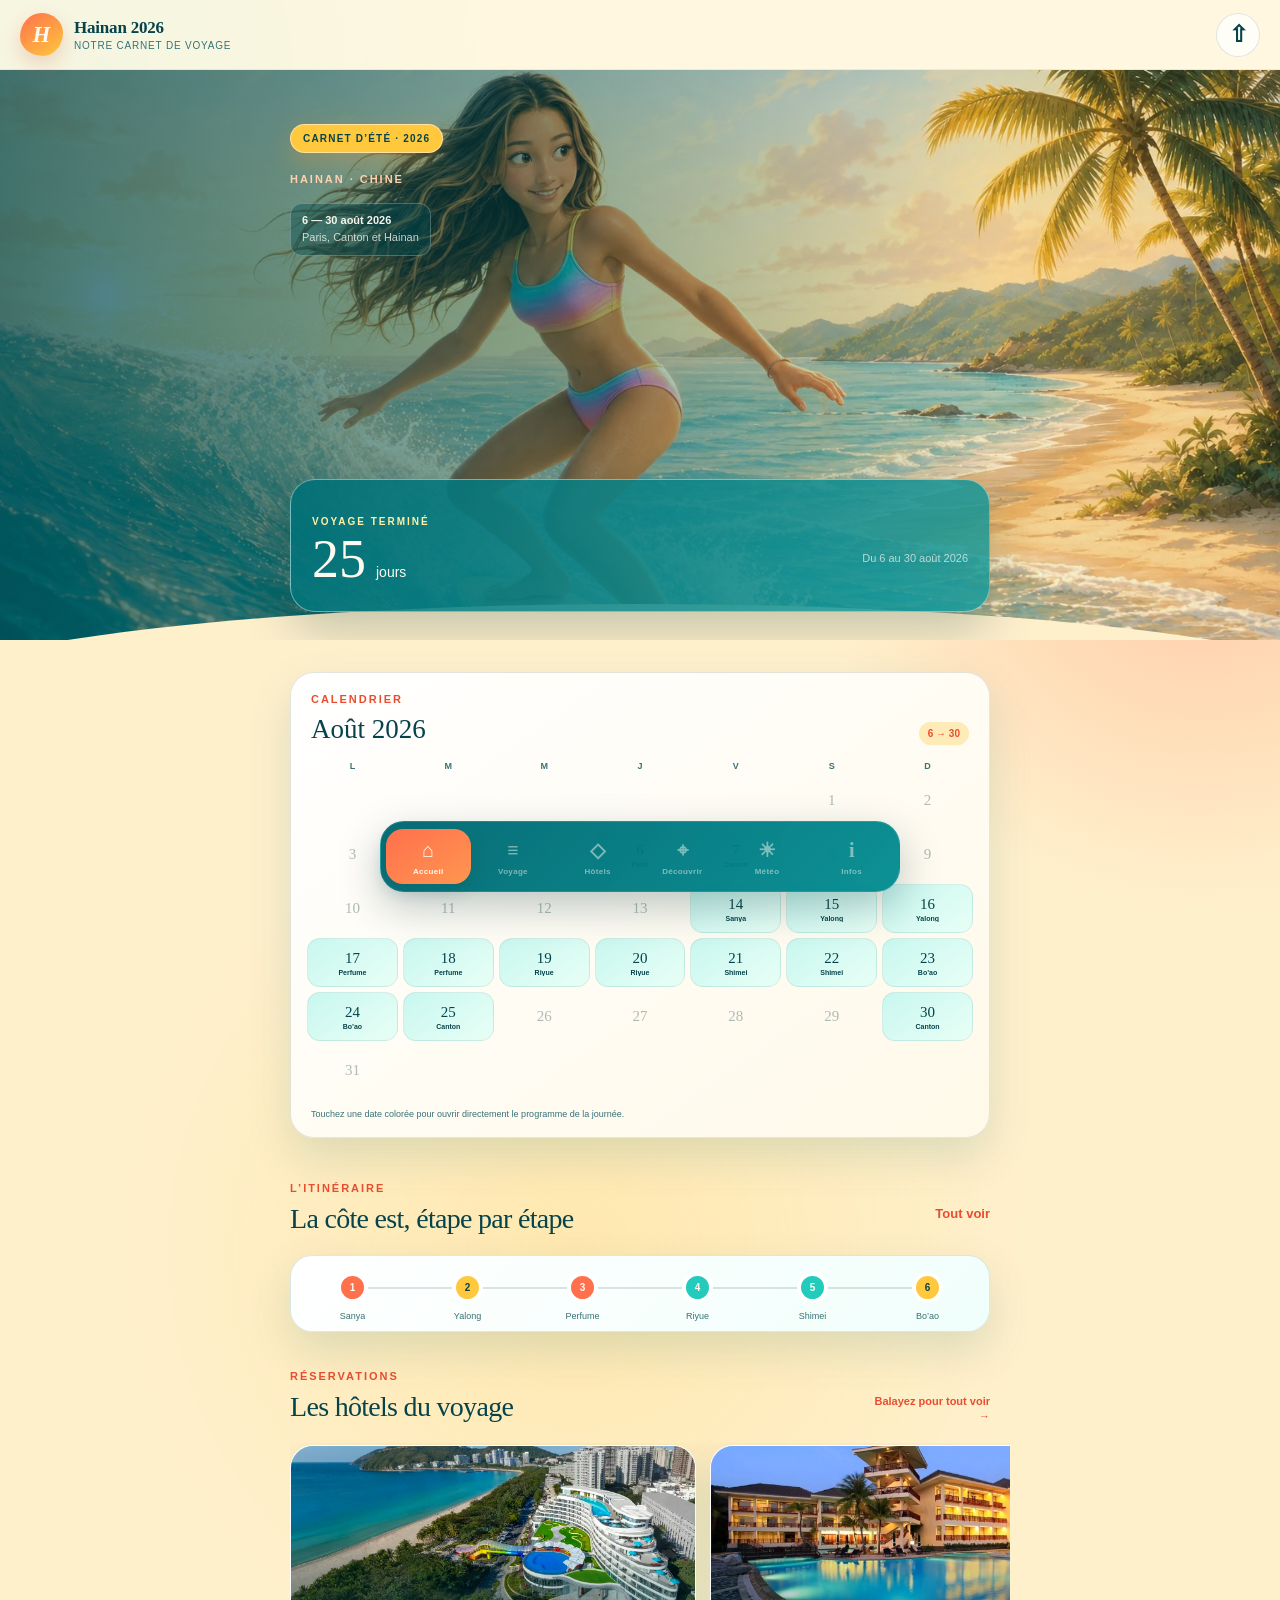
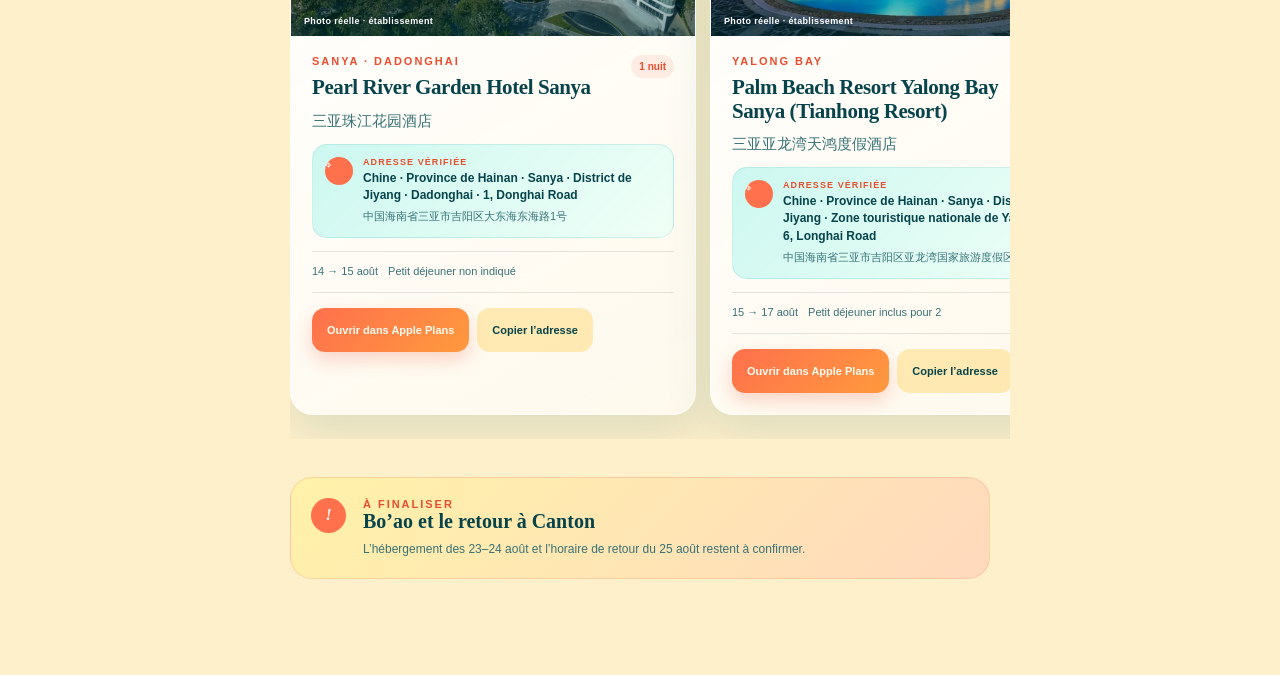
==== index.html @ 834acf34 "Update Hainan travel guide and flight information" ====
<!DOCTYPE html><html lang="fr"><head><meta charSet="utf-8"/><meta name="viewport" content="width=device-width, initial-scale=1, maximum-scale=1, viewport-fit=cover"/><link rel="stylesheet" href="/_next/static/chunks/3yeq-i_zzsebk.css" data-precedence="next"/><link rel="preload" as="script" fetchPriority="low" href="/_next/static/chunks/3wswpjzndiexb.js"/><script src="/_next/static/chunks/2cnk80_25xk42.js" async=""></script><script src="/_next/static/chunks/2r3q4ckq8cpqu.js" async=""></script><script src="/_next/static/chunks/turbopack-1rlq1qvyjx9so.js" async=""></script><script src="/_next/static/chunks/1ivr6blg-9j_p.js" async=""></script><script src="/_next/static/chunks/348nmm6592afh.js" async=""></script><meta name="theme-color" content="#f4eee4"/><title>Hainan 2026</title><meta name="description" content="Notre voyage de Paris à Hainan, du 6 au 30 août 2026."/><meta name="application-name" content="Hainan 2026"/><link rel="manifest" href="/manifest.webmanifest"/><meta name="mobile-web-app-capable" content="yes"/><meta name="apple-mobile-web-app-title" content="Hainan 2026"/><meta name="apple-mobile-web-app-status-bar-style" content="black-translucent"/><link rel="icon" href="/icons/icon-192.png" sizes="192x192" type="image/png"/><link rel="icon" href="/icons/icon-512.png" sizes="512x512" type="image/png"/><link rel="apple-touch-icon" href="/icons/apple-touch-icon.png"/><script src="/_next/static/chunks/0cz1d0mv5g_q7.js" noModule=""></script></head><body><div hidden=""><!--$--><!--/$--></div><main class="app-shell"><header class="topbar"><button class="brand" type="button"><span class="brand-mark">H</span><span><strong>Hainan 2026</strong><small>Notre carnet de voyage</small></span></button><button class="install-button" type="button" aria-label="Installer l’application"><span aria-hidden="true">⇧</span></button></header><div class="page-content"><section class="hero"><div class="hero-copy"><span class="hero-badge">Carnet d’été · 2026</span><p class="hero-kicker">HAINAN · CHINE</p><p class="hero-dates"><strong>6 — 30 août 2026</strong><span>Paris, Canton et Hainan</span></p></div><div class="countdown-card"><p>DÉPART DANS</p><div><strong>12</strong><span>jours</span></div><small>Jeudi 6 août · 12:10 · Paris-CDG T1</small></div></section><section class="content-section calendar-section"><div class="calendar-card"><div class="calendar-title"><div><p class="kicker">CALENDRIER</p><h3>Août 2026</h3></div><span>6 → 30</span></div><div class="calendar-grid calendar-weekdays" aria-hidden="true"><span>L</span><span>M</span><span>M</span><span>J</span><span>V</span><span>S</span><span>D</span></div><div class="calendar-grid" role="grid" aria-label="Calendrier du voyage en août 2026"><span class="calendar-empty"></span><span class="calendar-empty"></span><span class="calendar-empty"></span><span class="calendar-empty"></span><span class="calendar-empty"></span><button type="button" class=" " disabled="" aria-label="1 août, hors voyage" aria-pressed="false"><strong>1</strong></button><button type="button" class=" " disabled="" aria-label="2 août, hors voyage" aria-pressed="false"><strong>2</strong></button><button type="button" class=" " disabled="" aria-label="3 août, hors voyage" aria-pressed="false"><strong>3</strong></button><button type="button" class=" " disabled="" aria-label="4 août, hors voyage" aria-pressed="false"><strong>4</strong></button><button type="button" class=" " disabled="" aria-label="5 août, hors voyage" aria-pressed="false"><strong>5</strong></button><button type="button" class="trip-date " aria-label="6 août, Paris → Canton" aria-pressed="false"><strong>6</strong><small>Paris</small></button><button type="button" class="trip-date " aria-label="7 août, Canton" aria-pressed="false"><strong>7</strong><small>Canton</small></button><button type="button" class=" " disabled="" aria-label="8 août, hors voyage" aria-pressed="false"><strong>8</strong></button><button type="button" class=" " disabled="" aria-label="9 août, hors voyage" aria-pressed="false"><strong>9</strong></button><button type="button" class=" " disabled="" aria-label="10 août, hors voyage" aria-pressed="false"><strong>10</strong></button><button type="button" class=" " disabled="" aria-label="11 août, hors voyage" aria-pressed="false"><strong>11</strong></button><button type="button" class=" " disabled="" aria-label="12 août, hors voyage" aria-pressed="false"><strong>12</strong></button><button type="button" class=" " disabled="" aria-label="13 août, hors voyage" aria-pressed="false"><strong>13</strong></button><button type="button" class="trip-date " aria-label="14 août, Sanya" aria-pressed="false"><strong>14</strong><small>Sanya</small></button><button type="button" class="trip-date " aria-label="15 août, Yalong Bay" aria-pressed="false"><strong>15</strong><small>Yalong</small></button><button type="button" class="trip-date " aria-label="16 août, Yalong Bay" aria-pressed="false"><strong>16</strong><small>Yalong</small></button><button type="button" class="trip-date " aria-label="17 août, Perfume Bay" aria-pressed="false"><strong>17</strong><small>Perfume</small></button><button type="button" class="trip-date " aria-label="18 août, Perfume Bay" aria-pressed="false"><strong>18</strong><small>Perfume</small></button><button type="button" class="trip-date " aria-label="19 août, Riyue Bay" aria-pressed="false"><strong>19</strong><small>Riyue</small></button><button type="button" class="trip-date " aria-label="20 août, Riyue Bay" aria-pressed="false"><strong>20</strong><small>Riyue</small></button><button type="button" class="trip-date " aria-label="21 août, Shimei Bay" aria-pressed="false"><strong>21</strong><small>Shimei</small></button><button type="button" class="trip-date " aria-label="22 août, Shimei Bay" aria-pressed="false"><strong>22</strong><small>Shimei</small></button><button type="button" class="trip-date " aria-label="23 août, Bo’ao" aria-pressed="false"><strong>23</strong><small>Bo’ao</small></button><button type="button" class="trip-date " aria-label="24 août, Bo’ao" aria-pressed="false"><strong>24</strong><small>Bo’ao</small></button><button type="button" class="trip-date " aria-label="25 août, Canton" aria-pressed="false"><strong>25</strong><small>Canton</small></button><button type="button" class=" " disabled="" aria-label="26 août, hors voyage" aria-pressed="false"><strong>26</strong></button><button type="button" class=" " disabled="" aria-label="27 août, hors voyage" aria-pressed="false"><strong>27</strong></button><button type="button" class=" " disabled="" aria-label="28 août, hors voyage" aria-pressed="false"><strong>28</strong></button><button type="button" class=" " disabled="" aria-label="29 août, hors voyage" aria-pressed="false"><strong>29</strong></button><button type="button" class="trip-date " aria-label="30 août, Canton → Paris" aria-pressed="false"><strong>30</strong><small>Canton</small></button><button type="button" class=" " disabled="" aria-label="31 août, hors voyage" aria-pressed="false"><strong>31</strong></button></div><p class="calendar-help">Touchez une date colorée pour ouvrir directement le programme de la journée.</p></div></section><section class="content-section route-overview"><div class="section-heading"><div><p class="kicker">L’ITINÉRAIRE</p><h2>La côte est, étape par étape</h2></div><button class="text-button">Tout voir</button></div><div class="route-strip" aria-label="Les étapes du voyage"><div class="route-stop"><span>1</span><small>Sanya</small></div><div class="route-stop"><span>2</span><small>Yalong</small></div><div class="route-stop"><span>3</span><small>Perfume</small></div><div class="route-stop"><span>4</span><small>Riyue</small></div><div class="route-stop"><span>5</span><small>Shimei</small></div><div class="route-stop"><span>6</span><small>Bo’ao</small></div></div></section><section class="content-section"><div class="section-heading"><div><p class="kicker">RÉSERVATIONS</p><h2>Les hôtels du voyage</h2></div><p class="scroll-hint">Balayez pour tout voir →</p></div><div class="horizontal-scroll"><article class="hotel-card hotel-card-compact"><figure class="hotel-photo"><a class="hotel-photo-link" href="https://fr.trip.com/hotels/detail/?hotelId=372133&amp;locale=fr-FR" target="_blank" rel="noreferrer" aria-label="Voir Pearl River Garden Hotel Sanya sur Trip.com"><img src="/media/hotel-pearl.jpg?v=6" alt="Vue aérienne réelle du Pearl River Garden Hotel et de la plage de Dadonghai" loading="lazy"/></a><figcaption>Photo réelle · établissement</figcaption></figure><div class="hotel-topline"><div><p class="kicker">Sanya · Dadonghai</p><h3>Pearl River Garden Hotel Sanya</h3></div><span class="nights">1 nuit</span></div><p class="chinese-name" lang="zh-CN">三亚珠江花园酒店</p><div class="verified-address"><span class="address-pin" aria-hidden="true">⌖</span><p><small>Adresse vérifiée</small><span class="address-french">Chine · Province de Hainan · Sanya · District de Jiyang · Dadonghai · 1, Donghai Road</span><span class="address-chinese" lang="zh-CN">中国海南省三亚市吉阳区大东海东海路1号</span></p></div><div class="hotel-meta"><span>14 → 15 août</span><span>Petit déjeuner non indiqué</span></div><div class="button-row"><a class="primary-button" href="https://maps.apple.com/?ll=18.221837,109.524307&amp;q=Pearl%20River%20Garden%20Hotel%20Sanya&amp;z=17" target="_blank" rel="noreferrer">Ouvrir dans Apple Plans</a><button class="small-button" type="button">Copier l’adresse</button></div></article><article class="hotel-card hotel-card-compact"><figure class="hotel-photo"><a class="hotel-photo-link" href="https://fr.trip.com/hotels/detail/?hotelId=396523&amp;locale=fr-FR" target="_blank" rel="noreferrer" aria-label="Voir Palm Beach Resort Yalong Bay Sanya (Tianhong Resort) sur Trip.com"><img src="/media/hotel-tianhong.jpg" alt="Vue réelle de la piscine et des bâtiments du Tianhong Resort à Yalong Bay" loading="lazy"/></a><figcaption>Photo réelle · établissement</figcaption></figure><div class="hotel-topline"><div><p class="kicker">Yalong Bay</p><h3>Palm Beach Resort Yalong Bay Sanya (Tianhong Resort)</h3></div><span class="nights">2 nuits</span></div><p class="chinese-name" lang="zh-CN">三亚亚龙湾天鸿度假酒店</p><div class="verified-address"><span class="address-pin" aria-hidden="true">⌖</span><p><small>Adresse vérifiée</small><span class="address-french">Chine · Province de Hainan · Sanya · District de Jiyang · Zone touristique nationale de Yalong Bay · 6, Longhai Road</span><span class="address-chinese" lang="zh-CN">中国海南省三亚市吉阳区亚龙湾国家旅游度假区龙海路6号</span></p></div><div class="hotel-meta"><span>15 → 17 août</span><span>Petit déjeuner inclus pour 2</span></div><div class="button-row"><a class="primary-button" href="https://maps.apple.com/?ll=18.233291,109.653130&amp;q=Palm%20Beach%20Resort%20Yalong%20Bay%20Sanya%20(Tianhong%20Resort)&amp;z=17" target="_blank" rel="noreferrer">Ouvrir dans Apple Plans</a><button class="small-button" type="button">Copier l’adresse</button></div></article><article class="hotel-card hotel-card-compact"><figure class="hotel-photo"><a class="hotel-photo-link" href="https://fr.trip.com/hotels/detail/?hotelId=346757&amp;locale=fr-FR" target="_blank" rel="noreferrer" aria-label="Voir Hainan Narada Resort &amp; Spa Perfume Bay sur Trip.com"><img src="/media/hotel-narada.jpg" alt="Vue réelle de la piscine du Narada Resort ouverte sur la mer à Perfume Bay" loading="lazy"/></a><figcaption>Photo réelle · établissement</figcaption></figure><div class="hotel-topline"><div><p class="kicker">Perfume Bay</p><h3>Hainan Narada Resort &amp; Spa Perfume Bay</h3></div><span class="nights">2 nuits</span></div><p class="chinese-name" lang="zh-CN">陵水香水湾君澜度假酒店</p><div class="verified-address"><span class="address-pin" aria-hidden="true">⌖</span><p><small>Adresse vérifiée</small><span class="address-french">Chine · Province de Hainan · District autonome Li de Lingshui · Zone touristique de Xiangshui Bay · Zone A, parcelle C</span><span class="address-chinese" lang="zh-CN">中国海南省陵水黎族自治县香水湾名胜度假区A区C地块</span></p></div><div class="hotel-meta"><span>17 → 19 août</span><span>Petit déjeuner inclus pour 2</span></div><div class="button-row"><a class="primary-button" href="https://maps.apple.com/?ll=18.564320,110.146018&amp;q=Hainan%20Narada%20Resort%20%26%20Spa%20Perfume%20Bay&amp;z=17" target="_blank" rel="noreferrer">Ouvrir dans Apple Plans</a><button class="small-button" type="button">Copier l’adresse</button></div></article><article class="hotel-card hotel-card-compact"><figure class="hotel-photo"><a class="hotel-photo-link" href="https://fr.trip.com/hotels/detail/?hotelId=132247344&amp;locale=fr-FR" target="_blank" rel="noreferrer" aria-label="Voir UECHAO HOTEL sur Trip.com"><img src="/media/hotel-uechao.jpg?v=9" alt="Vue réelle du UECHAO HOTEL et de son bassin de surf à Riyue Bay" loading="lazy"/></a><figcaption>Photo réelle · établissement</figcaption><span class="surf-photo-badge" aria-label="Surf disponible">🏄 Surf</span></figure><div class="hotel-topline"><div><p class="kicker">Riyue Bay</p><h3>UECHAO HOTEL</h3></div><span class="nights">2 nuits</span></div><p class="chinese-name" lang="zh-CN">万宁日月湾中旅逐浪樾潮酒店</p><div class="verified-address"><span class="address-pin" aria-hidden="true">⌖</span><p><small>Adresse vérifiée</small><span class="address-french">Chine · Province de Hainan · Wanning · Bourg de Liji · Zone touristique de Riyue Bay · 1, Yingbin 1st Road</span><span class="address-chinese" lang="zh-CN">中国海南省万宁市礼纪镇日月湾游览区迎宾一路1号</span></p></div><div class="hotel-meta"><span>19 → 21 août</span><span>Petit déjeuner inclus pour 2</span></div><div class="button-row"><a class="primary-button" href="https://maps.apple.com/?ll=18.628177,110.216261&amp;q=UECHAO%20HOTEL&amp;z=17" target="_blank" rel="noreferrer">Ouvrir dans Apple Plans</a><button class="small-button" type="button">Copier l’adresse</button></div></article><article class="hotel-card hotel-card-compact"><figure class="hotel-photo"><a class="hotel-photo-link" href="https://fr.trip.com/hotels/detail/?hotelId=6293876&amp;locale=fr-FR" target="_blank" rel="noreferrer" aria-label="Voir The Westin Shimei Bay Resort sur Trip.com"><img src="/media/hotel-westin.jpg" alt="Vue aérienne réelle du Westin Shimei Bay Resort entre ses jardins et la plage" loading="lazy"/></a><figcaption>Photo réelle · établissement</figcaption><span class="surf-photo-badge" aria-label="Surf disponible">🏄 Surf</span></figure><div class="hotel-topline"><div><p class="kicker">Shimei Bay</p><h3>The Westin Shimei Bay Resort</h3></div><span class="nights">2 nuits</span></div><p class="chinese-name" lang="zh-CN">万宁石梅湾威斯汀度假酒店</p><div class="verified-address"><span class="address-pin" aria-hidden="true">⌖</span><p><small>Adresse vérifiée</small><span class="address-french">Chine · Province de Hainan · Wanning · Zone touristique de Shimei Bay · 1, Binhai Road</span><span class="address-chinese" lang="zh-CN">中国海南省万宁市石梅湾旅游度假区滨海路1号</span></p></div><div class="hotel-meta"><span>21 → 23 août</span><span>Petit déjeuner inclus pour 2</span></div><div class="button-row"><a class="primary-button" href="https://maps.apple.com/?ll=18.668202,110.276613&amp;q=The%20Westin%20Shimei%20Bay%20Resort&amp;z=17" target="_blank" rel="noreferrer">Ouvrir dans Apple Plans</a><button class="small-button" type="button">Copier l’adresse</button></div></article></div></section><section class="content-section"><div class="alert-card"><span class="alert-icon" aria-hidden="true">!</span><div><p class="kicker">À FINALISER</p><h3>Bo’ao et le retour à Canton</h3><p>L’hébergement des 23–24 août et l’horaire de retour du 25 août restent à confirmer.</p></div></div></section></div><nav class="bottom-nav" aria-label="Navigation principale"><button type="button" class="active" aria-current="page"><span aria-hidden="true">⌂</span><small>Accueil</small></button><button type="button" class=""><span aria-hidden="true">≡</span><small>Voyage</small></button><button type="button" class=""><span aria-hidden="true">◇</span><small>Hôtels</small></button><button type="button" class=""><span aria-hidden="true">⌖</span><small>Découvrir</small></button><button type="button" class=""><span aria-hidden="true">☀</span><small>Météo</small></button><button type="button" class=""><span aria-hidden="true">i</span><small>Infos</small></button></nav></main><!--$--><!--/$--><script src="/_next/static/chunks/3wswpjzndiexb.js" id="_R_" async=""></script><script>(self.__next_f=self.__next_f||[]).push([0])</script><script>self.__next_f.push([1,"1:\"$Sreact.fragment\"\n2:I[59385,[\"/_next/static/chunks/1ivr6blg-9j_p.js\"],\"default\"]\n3:I[4675,[\"/_next/static/chunks/1ivr6blg-9j_p.js\"],\"default\"]\n4:I[69298,[\"/_next/static/chunks/1ivr6blg-9j_p.js\"],\"ClientPageRoot\"]\n5:I[81694,[\"/_next/static/chunks/1ivr6blg-9j_p.js\",\"/_next/static/chunks/348nmm6592afh.js\"],\"default\"]\n8:I[50129,[\"/_next/static/chunks/1ivr6blg-9j_p.js\"],\"OutletBoundary\"]\n9:\"$Sreact.suspense\"\nb:I[50129,[\"/_next/static/chunks/1ivr6blg-9j_p.js\"],\"ViewportBoundary\"]\nd:I[50129,[\"/_next/static/chunks/1ivr6blg-9j_p.js\"],\"MetadataBoundary\"]\nf:I[96872,[\"/_next/static/chunks/1ivr6blg-9j_p.js\"],\"default\",1]\n:HL[\"/_next/static/chunks/3yeq-i_zzsebk.css\",\"style\"]\n"])</script><script>self.__next_f.push([1,"0:{\"P\":null,\"c\":[\"\",\"\"],\"q\":\"\",\"i\":false,\"f\":[[[\"\",{\"children\":[\"__PAGE__\",{}]},\"$undefined\",\"$undefined\",16],[[\"$\",\"$1\",\"c\",{\"children\":[[[\"$\",\"link\",\"0\",{\"rel\":\"stylesheet\",\"href\":\"/_next/static/chunks/3yeq-i_zzsebk.css\",\"precedence\":\"next\",\"crossOrigin\":\"$undefined\",\"nonce\":\"$undefined\"}],[\"$\",\"script\",\"script-0\",{\"src\":\"/_next/static/chunks/1ivr6blg-9j_p.js\",\"async\":true,\"nonce\":\"$undefined\"}]],[\"$\",\"html\",null,{\"lang\":\"fr\",\"children\":[\"$\",\"body\",null,{\"children\":[\"$\",\"$L2\",null,{\"parallelRouterKey\":\"children\",\"error\":\"$undefined\",\"errorStyles\":\"$undefined\",\"errorScripts\":\"$undefined\",\"template\":[\"$\",\"$L3\",null,{}],\"templateStyles\":\"$undefined\",\"templateScripts\":\"$undefined\",\"notFound\":[[[\"$\",\"title\",null,{\"children\":\"404: This page could not be found.\"}],[\"$\",\"div\",null,{\"style\":{\"fontFamily\":\"system-ui,\\\"Segoe UI\\\",Roboto,Helvetica,Arial,sans-serif,\\\"Apple Color Emoji\\\",\\\"Segoe UI Emoji\\\"\",\"height\":\"100vh\",\"textAlign\":\"center\",\"display\":\"flex\",\"flexDirection\":\"column\",\"alignItems\":\"center\",\"justifyContent\":\"center\"},\"children\":[\"$\",\"div\",null,{\"children\":[[\"$\",\"style\",null,{\"dangerouslySetInnerHTML\":{\"__html\":\"body{color:#000;background:#fff;margin:0}.next-error-h1{border-right:1px solid rgba(0,0,0,.3)}@media (prefers-color-scheme:dark){body{color:#fff;background:#000}.next-error-h1{border-right:1px solid rgba(255,255,255,.3)}}\"}}],[\"$\",\"h1\",null,{\"className\":\"next-error-h1\",\"style\":{\"display\":\"inline-block\",\"margin\":\"0 20px 0 0\",\"padding\":\"0 23px 0 0\",\"fontSize\":24,\"fontWeight\":500,\"verticalAlign\":\"top\",\"lineHeight\":\"49px\"},\"children\":404}],[\"$\",\"div\",null,{\"style\":{\"display\":\"inline-block\"},\"children\":[\"$\",\"h2\",null,{\"style\":{\"fontSize\":14,\"fontWeight\":400,\"lineHeight\":\"49px\",\"margin\":0},\"children\":\"This page could not be found.\"}]}]]}]}]],[]],\"forbidden\":\"$undefined\",\"unauthorized\":\"$undefined\"}]}]}]]}],{\"children\":[[\"$\",\"$1\",\"c\",{\"children\":[[\"$\",\"$L4\",null,{\"Component\":\"$5\",\"serverProvidedParams\":{\"searchParams\":{},\"params\":{},\"promises\":[\"$@6\",\"$@7\"]}}],[[\"$\",\"script\",\"script-0\",{\"src\":\"/_next/static/chunks/348nmm6592afh.js\",\"async\":true,\"nonce\":\"$undefined\"}]],[\"$\",\"$L8\",null,{\"children\":[\"$\",\"$9\",null,{\"name\":\"Next.MetadataOutlet\",\"children\":\"$@a\"}]}]]}],{},null,false,null]},null,false,null],[\"$\",\"$1\",\"h\",{\"children\":[null,[\"$\",\"$Lb\",null,{\"children\":\"$Lc\"}],[\"$\",\"div\",null,{\"hidden\":true,\"children\":[\"$\",\"$Ld\",null,{\"children\":[\"$\",\"$9\",null,{\"name\":\"Next.Metadata\",\"children\":\"$Le\"}]}]}],null]}],false]],\"m\":\"$undefined\",\"G\":[\"$f\",[[\"$\",\"link\",\"0\",{\"rel\":\"stylesheet\",\"href\":\"/_next/static/chunks/3yeq-i_zzsebk.css\",\"precedence\":\"next\",\"crossOrigin\":\"$undefined\",\"nonce\":\"$undefined\"}]]],\"S\":true,\"h\":null,\"s\":\"$undefined\",\"l\":\"$undefined\",\"p\":\"$undefined\",\"d\":\"$undefined\",\"b\":\"c2ST9uCOmT1kGQ3dcnOi8\"}\n"])</script><script>self.__next_f.push([1,"6:{}\n7:\"$0:f:0:1:1:children:0:props:children:0:props:serverProvidedParams:params\"\n"])</script><script>self.__next_f.push([1,"c:[[\"$\",\"meta\",\"0\",{\"charSet\":\"utf-8\"}],[\"$\",\"meta\",\"1\",{\"name\":\"viewport\",\"content\":\"width=device-width, initial-scale=1, maximum-scale=1, viewport-fit=cover\"}],[\"$\",\"meta\",\"2\",{\"name\":\"theme-color\",\"content\":\"#f4eee4\"}]]\n"])</script><script>self.__next_f.push([1,"10:I[84465,[\"/_next/static/chunks/1ivr6blg-9j_p.js\"],\"IconMark\"]\na:null\ne:[[\"$\",\"title\",\"0\",{\"children\":\"Hainan 2026\"}],[\"$\",\"meta\",\"1\",{\"name\":\"description\",\"content\":\"Notre voyage de Paris à Hainan, du 6 au 30 août 2026.\"}],[\"$\",\"meta\",\"2\",{\"name\":\"application-name\",\"content\":\"Hainan 2026\"}],[\"$\",\"link\",\"3\",{\"rel\":\"manifest\",\"href\":\"/manifest.webmanifest\",\"crossOrigin\":\"$undefined\"}],[\"$\",\"meta\",\"4\",{\"name\":\"mobile-web-app-capable\",\"content\":\"yes\"}],[\"$\",\"meta\",\"5\",{\"name\":\"apple-mobile-web-app-title\",\"content\":\"Hainan 2026\"}],[\"$\",\"meta\",\"6\",{\"name\":\"apple-mobile-web-app-status-bar-style\",\"content\":\"black-translucent\"}],[\"$\",\"link\",\"7\",{\"rel\":\"icon\",\"href\":\"/icons/icon-192.png\",\"sizes\":\"192x192\",\"type\":\"image/png\"}],[\"$\",\"link\",\"8\",{\"rel\":\"icon\",\"href\":\"/icons/icon-512.png\",\"sizes\":\"512x512\",\"type\":\"image/png\"}],[\"$\",\"link\",\"9\",{\"rel\":\"apple-touch-icon\",\"href\":\"/icons/apple-touch-icon.png\"}],[\"$\",\"$L10\",\"10\",{}]]\n"])</script></body></html>
---- _next/static/chunks/3yeq-i_zzsebk.css ----
:root{--ink:#06434b;--ink-soft:#387276;--coral:#ff704d;--coral-dark:#e94d2f;--aqua:#c8f7ef;--aqua-strong:#22cbbb;--sand:#fff0cc;--cream:#fffaf0;--sun:#ffc83d;--sky:#5dd6ea;--leaf:#19a978;--white:#fff;--line:#123d421f;--shadow:0 18px 45px #0a646524}*{box-sizing:border-box}html{background:var(--sand);scroll-behavior:smooth;-webkit-text-size-adjust:100%}body{color:var(--ink);background:radial-gradient(circle at 8% 3%, #5dd6ea7a, transparent 25rem), radial-gradient(circle at 94% 23%, #ff704d4d, transparent 24rem), radial-gradient(circle at 45% 55%, #ffc83d33, transparent 28rem), var(--sand);-webkit-font-smoothing:antialiased;margin:0;font-family:-apple-system,BlinkMacSystemFont,SF Pro Display,Helvetica Neue,Arial,sans-serif;overflow-x:hidden}button,a{-webkit-tap-highlight-color:transparent}button{color:inherit;font:inherit}.app-shell{min-height:100dvh;padding-bottom:calc(92px + env(safe-area-inset-bottom))}.topbar{z-index:30;min-height:calc(70px + env(safe-area-inset-top));padding:calc(12px + env(safe-area-inset-top)) 20px 12px;-webkit-backdrop-filter:blur(18px)saturate(140%);background:#fff9e2db;border-bottom:1px solid #123d4212;justify-content:space-between;align-items:center;display:flex;position:sticky;top:0}.brand{text-align:left;background:0 0;border:0;align-items:center;gap:11px;padding:0;display:flex}.brand-mark,.sheet-icon{width:43px;height:43px;color:var(--cream);background:linear-gradient(145deg, var(--coral), var(--sun));border-radius:50% 50% 46% 54%/56% 45% 55% 44%;place-items:center;font-family:Georgia,serif;font-size:23px;font-style:italic;font-weight:700;display:grid;box-shadow:0 8px 20px #cf543838}.brand strong,.brand small{display:block}.brand strong{letter-spacing:-.2px;font-family:Georgia,Times New Roman,serif;font-size:17px}.brand small{color:var(--ink-soft);letter-spacing:.08em;text-transform:uppercase;margin-top:2px;font-size:10px}.install-button{border:1px solid var(--line);background:#ffffffb3;border-radius:50%;place-items:center;width:44px;height:44px;font-size:23px;font-weight:600;display:grid}.page-content{min-height:75vh}.hero{min-height:590px;color:var(--cream);background-image:url(/hero-hainan-surf-v2.webp);background-position:18%;background-size:cover;padding:54px 24px 25px;position:relative;overflow:hidden}.hero:before,.hero:after{content:"";pointer-events:none;border-radius:50%;position:absolute}.hero:before{background:radial-gradient(circle at 82% 14%,#ffc83d4d,#0000 18%),linear-gradient(90deg,#00474ebd 0%,#00565c75 42%,#00565c0a 78%);border-radius:0;inset:0}.hero:after{background:var(--sand);border-radius:50% 50% 0 0/100% 100% 0 0;width:120%;height:108px;bottom:-72px;right:-10%}.hero-copy{z-index:1;max-width:520px;position:relative}.hero-badge{color:var(--ink);background:var(--sun);letter-spacing:.12em;text-transform:uppercase;border:1px solid #ffffff80;border-radius:999px;margin-bottom:20px;padding:8px 12px;font-size:10px;font-weight:800;display:inline-flex;box-shadow:0 8px 24px #ff9f2d47}.hero-kicker,.kicker{color:var(--coral-dark);letter-spacing:.18em;text-transform:uppercase;margin:0 0 9px;font-size:11px;font-weight:800}.hero .hero-kicker{color:#ffd1ad}.page-intro h1{letter-spacing:-.045em;margin:0;font-family:Georgia,Times New Roman,serif;font-size:clamp(43px,12vw,62px);font-weight:500;line-height:.96}.hero-dates{color:#fffaf0f5;-webkit-backdrop-filter:blur(7px);background:#004a516b;border:1px solid #ffffff3d;border-radius:12px;width:fit-content;max-width:190px;margin:18px 0 0;padding:9px 11px;font-size:11px;line-height:1.4}.hero-dates strong,.hero-dates span{display:block}.hero-dates span{color:#fffaf0c7;margin-top:2px}.countdown-card{z-index:3;min-height:133px;color:var(--cream);-webkit-backdrop-filter:blur(18px)saturate(125%);background:linear-gradient(135deg,#006f76e6,#139b9cd1);border:1px solid #ffffff6b;border-radius:25px;grid-template-columns:minmax(110px,1fr) minmax(135px,1fr);align-items:end;column-gap:14px;padding:20px 21px;display:grid;position:absolute;bottom:28px;left:22px;right:22px;box-shadow:0 20px 50px #123d423d}.countdown-card p{color:#fff0a5;letter-spacing:.2em;grid-column:1/-1;margin:0;font-size:10px;font-weight:800}.countdown-card>div{align-self:center;align-items:baseline;gap:10px;display:flex}.countdown-card strong{font-family:Georgia,serif;font-size:54px;font-weight:500;line-height:.9}.countdown-card>div span{font-size:14px}.countdown-card small{color:#fffaf2ad;text-align:right;place-self:center end;max-width:126px;font-size:11px;line-height:1.4}.content-section,.page-section{width:min(100%,740px);margin:0 auto;padding:34px 20px 4px}.route-overview{padding-top:40px}.calendar-section{padding-top:32px}.calendar-card{background:linear-gradient(145deg, var(--white), #fff9e9);border:1px solid var(--line);box-shadow:var(--shadow);border-radius:24px;padding:20px 16px 16px}.calendar-title{justify-content:space-between;align-items:flex-end;margin-bottom:16px;padding:0 4px;display:flex}.calendar-title h3{margin:0;font-family:Georgia,serif;font-size:27px;font-weight:500}.calendar-title>span{color:var(--coral-dark);background:#ffc83d52;border-radius:100px;padding:6px 9px;font-size:10px;font-weight:800}.calendar-grid{grid-template-columns:repeat(7,minmax(0,1fr));gap:5px;display:grid}.calendar-weekdays{color:var(--ink-soft);text-align:center;margin-bottom:5px;font-size:9px;font-weight:800}.calendar-grid button,.calendar-empty{min-width:0;min-height:49px}.calendar-grid button{color:#123d4257;background:0 0;border:0;border-radius:13px;flex-direction:column;justify-content:center;align-items:center;gap:2px;padding:2px;display:flex}.calendar-grid button strong{font-family:Georgia,serif;font-size:15px;font-weight:500}.calendar-grid button.trip-date{color:var(--ink);background:linear-gradient(145deg, var(--aqua), #e8fff6);border:1px solid #123d4214}.calendar-grid button.trip-date small{text-overflow:ellipsis;white-space:nowrap;width:100%;font-size:7px;font-weight:800;overflow:hidden}.calendar-grid button.trip-date.selected{color:var(--cream);background:linear-gradient(145deg, var(--coral), #ff9a43);box-shadow:0 8px 20px #ef6a513d}.calendar-help{color:var(--ink-soft);margin:13px 4px 0;font-size:9px;line-height:1.45}.section-heading{justify-content:space-between;align-items:end;gap:16px;margin-bottom:20px;display:flex}.section-heading h2{letter-spacing:-.025em;margin:0;font-family:Georgia,serif;font-size:28px;font-weight:500}.text-button{min-height:44px;color:var(--coral-dark);background:0 0;border:0;padding:0;font-size:13px;font-weight:700}.scroll-hint{max-width:126px;color:var(--coral-dark);text-align:right;margin:0;font-size:11px;font-weight:750;line-height:1.3}.route-strip{border:1px solid var(--line);box-shadow:var(--shadow);background:linear-gradient(135deg,#fff,#f0fffb);border-radius:22px;grid-template-columns:repeat(6,1fr);padding:16px 4px 10px;display:grid;position:relative}.route-strip:before{content:"";background:#123d4224;height:2px;position:absolute;top:31px;left:9%;right:9%}.route-stop{z-index:1;flex-direction:column;align-items:center;gap:8px;min-width:0;display:flex;position:relative}.route-stop span{width:31px;height:31px;color:var(--cream);background:var(--coral);border:4px solid var(--white);border-radius:50%;place-items:center;font-size:10px;font-weight:700;display:grid}.route-stop:nth-child(4) span,.route-stop:nth-child(5) span{background:var(--aqua-strong)}.route-stop:nth-child(2) span,.route-stop:nth-child(6) span{color:var(--ink);background:var(--sun)}.route-stop small{width:100%;color:var(--ink-soft);text-align:center;text-overflow:ellipsis;font-size:9px;overflow:hidden}.horizontal-scroll{scroll-snap-type:x mandatory;scrollbar-width:none;grid-auto-columns:84%;grid-auto-flow:column;gap:14px;margin-right:-20px;padding:2px 20px 24px 0;display:grid;overflow-x:auto}.horizontal-scroll::-webkit-scrollbar{display:none}.hotel-card{box-shadow:var(--shadow);background:linear-gradient(150deg,#fffffffa,#fff9eef5);border:1px solid #ffffffe0;border-radius:23px;padding:21px;position:relative;overflow:hidden}.hotel-card:before{background:linear-gradient(90deg, var(--sky), var(--aqua-strong) 35%, var(--sun) 68%, var(--coral));content:"";height:5px;position:absolute;top:0;left:0;right:0}.hotel-card-compact{scroll-snap-align:start}.hotel-photo{background:#8ddfe0;height:190px;margin:-21px -21px 19px;position:relative;overflow:hidden}.hotel-photo:after{pointer-events:none;content:"";background:linear-gradient(#0000 48%,#003e467a);position:absolute;inset:0}.hotel-photo img{object-fit:cover;filter:saturate(1.18)contrast(1.04);width:100%;height:100%}.hotel-photo-link{width:100%;height:100%;display:block}.hotel-photo figcaption{z-index:2;pointer-events:none;color:#fff;letter-spacing:.04em;text-shadow:0 1px 4px #002832a6;font-size:9px;font-weight:750;position:absolute;bottom:10px;left:13px;right:13px}.surf-photo-badge{z-index:3;pointer-events:none;color:#073f48;background:#ffdd4d;border:2px solid #fff;border-radius:100px;padding:7px 10px;font-size:10px;font-weight:900;position:absolute;top:12px;right:12px;box-shadow:0 6px 16px #00465240}.hotel-topline{justify-content:space-between;align-items:flex-start;gap:12px;display:flex}.hotel-card h3{letter-spacing:-.02em;margin:0;font-family:Georgia,serif;font-size:21px;font-weight:600;line-height:1.12}.nights{color:var(--coral-dark);background:#ef6a511c;border-radius:100px;flex:none;padding:6px 8px;font-size:10px;font-weight:700}.chinese-name{color:var(--ink-soft);margin:12px 0;font-size:15px}.verified-address{color:var(--ink);background:linear-gradient(135deg,#c8f7efeb,#edfff6db);border:1px solid #45b8b033;border-radius:15px;align-items:flex-start;gap:10px;margin:13px 0;padding:12px;display:flex}.address-pin{width:28px;height:28px;color:var(--cream);background:var(--coral);border-radius:50%;flex:none;place-items:center;font-size:16px;display:grid}.verified-address p,.verified-address small,.verified-address span{display:block}.verified-address p{min-width:0;margin:0}.verified-address small{color:var(--coral-dark);letter-spacing:.12em;text-transform:uppercase;margin-bottom:3px;font-size:9px;font-weight:800}.verified-address span{font-size:12px;line-height:1.45}.verified-address .address-french{font-weight:700}.verified-address .address-chinese{color:var(--ink-soft);margin-top:5px;font-size:11px}.hotel-meta{border-top:1px solid var(--line);border-bottom:1px solid var(--line);color:var(--ink-soft);flex-wrap:wrap;gap:5px 10px;padding:12px 0;font-size:11px;line-height:1.4;display:flex}.button-row{flex-wrap:wrap;gap:8px;margin-top:15px;display:flex}.primary-button,.small-button{text-align:center;border:0;border-radius:13px;justify-content:center;align-items:center;min-height:44px;padding:0 15px;font-size:11px;font-weight:750;text-decoration:none;display:inline-flex}.primary-button{color:var(--cream);background:linear-gradient(135deg, var(--coral), #ff9a3d);box-shadow:0 8px 18px #e94d2f38}.small-button{color:var(--ink);background:#ffc83d57}.alert-card{background:linear-gradient(135deg,#fff2a9,#ffd9bd);border:1px solid #ef6a5133;border-radius:22px;gap:17px;padding:20px;display:flex}.alert-icon{width:35px;height:35px;color:var(--cream);background:var(--coral);border-radius:50%;flex:none;place-items:center;font-family:Georgia,serif;font-style:italic;font-weight:700;display:grid}.alert-card h3,.alert-card p{margin:0}.alert-card h3{margin-bottom:7px;font-family:Georgia,serif;font-size:20px}.alert-card p:last-child{color:var(--ink-soft);font-size:12px;line-height:1.55}.page-section{padding-top:28px}.page-intro{padding:28px 4px 34px}.page-intro h1{font-size:clamp(42px,12vw,59px)}.page-intro>p:last-child{max-width:420px;color:var(--ink-soft);margin:20px 0 0;font-size:13px;line-height:1.6}.timeline{gap:13px;margin-top:18px;display:grid}.timeline-card{background:var(--white);border:1px solid var(--line);border-radius:22px;grid-template-columns:68px 1fr;display:grid;overflow:hidden;box-shadow:0 12px 35px #274a4812}.timeline-card-selected{border-color:#ef6a51a6;box-shadow:0 0 0 3px #ef6a511f,0 14px 35px #274a4817}.date-column{color:var(--cream);background:var(--ink);flex-direction:column;justify-content:flex-start;align-items:center;padding:21px 9px;display:flex}.date-column span{font-size:10px;font-weight:700}.date-column strong{margin:6px 0 2px;font-family:Georgia,serif;font-size:27px;font-weight:500}.date-column small{color:var(--aqua-strong);letter-spacing:.14em;font-size:8px}.timeline-content{padding:18px 17px 17px}.timeline-body-with-image{grid-template-columns:minmax(0,1fr) 78px;align-items:center;gap:10px;display:grid}.timeline-head{justify-content:space-between;align-items:center;display:flex}.badge{color:#147d79;letter-spacing:.06em;text-transform:uppercase;background:#1b918d1c;border-radius:100px;padding:5px 8px;font-size:9px;font-weight:800;display:inline-flex}.badge-pending{color:var(--coral-dark);background:#ef6a511f}.day-number{color:#123d4261;font-size:9px;font-weight:800}.timeline-content h3{margin:13px 0 8px;font-family:Georgia,serif;font-size:21px;line-height:1.14}.timeline-copy>p{color:var(--ink-soft);margin:0;font-size:12px;line-height:1.55}.round-image-button{aspect-ratio:1;cursor:zoom-in;background:#fff8e9;border:3px solid #fff;border-radius:50%;padding:0;transition:transform .16s,box-shadow .16s;display:block;position:relative;overflow:hidden;box-shadow:0 8px 20px #05525e33}.round-image-button:hover,.round-image-button:focus-visible{outline-offset:3px;outline:3px solid #ff6c3a66;transform:scale(1.04);box-shadow:0 11px 26px #05525e45}.round-image-button img{object-fit:cover;width:100%;height:100%;display:block}.timeline-illustration{justify-self:end;width:78px}.image-lightbox{z-index:1000;padding:max(24px, env(safe-area-inset-top)) 20px max(24px, env(safe-area-inset-bottom));-webkit-backdrop-filter:blur(12px);background:#032b32c7;place-items:center;animation:.16s both fade-in;position:fixed;inset:0;display:grid!important}.image-lightbox-card{width:min(92vw,620px);color:var(--ink);background:var(--cream);border:2px solid #fff;border-radius:28px;padding:14px 14px 16px;position:relative;box-shadow:0 28px 70px #011e236b}.image-lightbox-card img{aspect-ratio:1;object-fit:cover;border-radius:20px;width:100%;display:block}.image-lightbox-card p{color:var(--ink-soft);margin:12px 38px 0 4px;font-size:12px;line-height:1.45}.image-lightbox-close{z-index:2;width:40px;height:40px;color:var(--ink);background:#ffffffeb;border:0;border-radius:50%;place-items:center;padding:0;font-size:25px;line-height:1;display:grid;position:absolute;top:24px;right:24px;box-shadow:0 7px 18px #05525e38}.stay-line{border-top:1px solid var(--line);gap:10px;margin-top:14px;padding-top:12px;display:flex}.stay-line>span{color:var(--coral)}.stay-line strong,.stay-line div span{display:block}.stay-line strong{font-size:11px;line-height:1.35}.stay-line div span{color:var(--ink-soft);margin-top:3px;font-size:10px}.hotel-list,.info-stack{gap:14px;display:grid}.flight-board{color:#063f49;box-shadow:var(--shadow);background:linear-gradient(145deg,#75e8e2,#c8f7df 48%,#ffe478);border:1px solid #ffffffe0;border-radius:25px;margin-bottom:18px;padding:20px;overflow:hidden}.flight-board-heading{justify-content:space-between;align-items:center;gap:15px;margin-bottom:16px;display:flex}.flight-board-heading h2{margin:3px 0 0;font-family:Georgia,serif;font-size:28px;font-weight:600}.flight-board-heading>span{color:#fff;background:linear-gradient(135deg,#ff6433,#ff9d39);border:3px solid #fffc;border-radius:50%;place-items:center;width:48px;height:48px;font-size:23px;display:grid;box-shadow:0 8px 18px #db481d3b}.flight-list{gap:10px;display:grid}.flight-row{background:#ffffffe0;border:1px solid #fffffff2;border-radius:18px;padding:15px;box-shadow:0 8px 20px #005d671a}.flight-direction{justify-content:space-between;align-items:baseline;gap:10px;display:flex}.flight-direction strong{font-family:Georgia,serif;font-size:17px}.flight-direction small{color:var(--coral-dark);font-size:9px;font-weight:800}.flight-number{color:#087d80;letter-spacing:.08em;text-transform:uppercase;margin:7px 0 12px;font-size:10px;font-weight:900}.flight-times{grid-template-columns:1fr auto 1fr;align-items:center;gap:9px;display:grid}.flight-times span{color:var(--ink);font-size:10px;font-weight:750;line-height:1.45}.flight-times small{color:var(--coral-dark);letter-spacing:.12em;margin-bottom:3px;font-size:7px;display:block}.flight-times i{color:#ff6533;font-size:22px;font-style:normal}.flight-meta{color:var(--ink-soft);border-top:1px solid #123d421a;margin:12px 0 0;padding-top:10px;font-size:9px;font-weight:700}.flight-source{color:#075f70;margin-top:14px;margin-bottom:0;font-size:10px;font-weight:850;text-decoration:none;display:inline-flex}.source-note,.version-note{color:var(--ink-soft);margin:20px 5px;font-size:10px;line-height:1.55}.map-card{background-image:linear-gradient(90deg,#14b3c514,#123d420a),url(/schema-hainan-vacances-v2.jpg);background-position:50%;background-size:cover;border:3px solid #ffffffe6;border-radius:28px;min-height:650px;position:relative;overflow:hidden;box-shadow:0 20px 45px #07778b3d}.map-sea-label{color:#075f70;letter-spacing:.16em;-webkit-backdrop-filter:blur(6px);backdrop-filter:blur(6px);background:#ffffffbd;border-radius:12px;padding:7px 10px;font-size:9px;font-weight:800;line-height:1.6;position:absolute;bottom:24px;left:22px}.map-compass{z-index:3;color:#075f70;border:2px solid var(--sun);background:#ffffffe6;border-radius:22px;place-items:center;width:58px;height:72px;padding:7px 5px;display:grid;position:absolute;top:20px;left:20px;box-shadow:0 9px 20px #05617133}.map-compass span{color:var(--coral);font-size:29px;font-weight:900;line-height:.85}.map-compass strong{letter-spacing:.14em;font-size:8px}.map-route{z-index:2;pointer-events:none;position:absolute;inset:0}.map-stop{top:var(--map-y);box-sizing:border-box;width:clamp(178px,48vw,214px);height:82px;color:var(--ink);-webkit-backdrop-filter:blur(7px);backdrop-filter:blur(7px);pointer-events:auto;background:#fffcebf2;border:2px solid #ff7a35;border-radius:100px 15px 15px 100px;align-items:center;gap:7px;padding:7px 8px 7px 5px;text-decoration:none;transition:transform .16s,box-shadow .16s;display:flex;position:absolute;right:14px;transform:translateY(-50%);box-shadow:0 8px 18px #05525e2e}.map-stop:hover,.map-stop:focus-visible{outline:none;transform:translate(-4px,-50%);box-shadow:0 11px 23px #05525e47}.map-stop:active{transform:translate(-2px,-50%)scale(.98)}.map-stop-copy{flex:1;min-width:0}.map-dot{width:35px;height:35px;color:var(--cream);background:var(--coral);border:2px solid var(--white);border-radius:50%;flex:none;place-items:center;font-size:10px;font-weight:800;display:grid}.map-stop:nth-of-type(2) .map-dot,.map-stop:nth-of-type(5) .map-dot{background:#128b8b}.map-stop:nth-of-type(3) .map-dot,.map-stop:nth-of-type(6) .map-dot{color:#684600;background:var(--sun)}.map-stop strong,.map-stop small{display:block}.map-stop .map-stop-zh,.route-list-item .route-name-zh{color:#147d79;font-weight:750}.map-stop strong{font-family:Georgia,serif;font-size:14px;line-height:1.05}.map-surf-icon{vertical-align:-2px;margin-left:6px;font-family:system-ui,sans-serif;font-size:17px;display:inline-block}.map-stop small{color:var(--ink-soft);margin-top:2px;font-size:9px}.map-stop .map-stop-kind{color:#db481d;letter-spacing:.08em;font-size:7px;font-weight:850;line-height:1.25}.map-link-arrow{color:var(--coral-dark);font-size:22px;font-weight:900}.route-list{background:var(--line);border:1px solid var(--line);border-radius:20px;gap:1px;margin-top:24px;display:grid;overflow:hidden}.route-list-item{background:var(--white);grid-template-columns:34px 1fr auto;align-items:center;gap:11px;min-height:67px;padding:10px 15px;display:grid}.route-list-item>span{color:var(--coral);font-family:Georgia,serif;font-size:17px;font-style:italic}.route-list-item strong,.route-list-item small{display:block}.route-list-item strong{font-family:Georgia,serif;font-size:16px}.route-guide-link{color:var(--ink);-webkit-text-decoration-color:var(--coral);text-decoration-color:var(--coral);text-underline-offset:3px;font-family:Georgia,serif;font-size:16px;font-weight:700;text-decoration-thickness:2px}.route-guide-link:active{color:var(--coral-dark)}.route-list-item small,.route-list-item p{color:var(--ink-soft);font-size:9px}.route-list-item small{margin-top:3px}.route-list-item p{margin:0}.discover-heading{padding:42px 4px 20px}.discover-heading h2{letter-spacing:-.03em;margin:0;font-family:Georgia,serif;font-size:34px;font-weight:500}.discover-heading>p:last-child{color:var(--ink-soft);margin:13px 0 0;font-size:12px;line-height:1.6}.best-of-grid{grid-template-columns:repeat(2,1fr);gap:9px;margin-bottom:20px;display:grid}.best-of-grid a{min-height:112px;color:inherit;background:var(--ink);border-radius:19px;padding:16px;text-decoration:none;transition:transform .16s,box-shadow .16s;display:block}.best-of-grid a:nth-child(2),.best-of-grid a:nth-child(3){background:#167f7d}.best-of-grid a:hover,.best-of-grid a:focus-visible{outline-offset:2px;outline:3px solid #ff6c3a6b;transform:translateY(-2px);box-shadow:0 10px 24px #054d5633}.best-of-grid span,.best-of-grid strong,.best-of-grid small{display:block}.best-of-grid span{color:var(--aqua-strong);letter-spacing:.15em;font-size:8px;font-weight:800}.best-of-grid strong{color:var(--cream);margin-top:15px;font-family:Georgia,serif;font-size:20px;line-height:1.05}.best-of-grid small{color:#fffaf2a3;margin-top:5px;font-size:10px}.beach-practical-section{margin:30px 0 36px}.beach-practical-heading{margin-bottom:16px;padding:0 4px}.beach-practical-heading h2{letter-spacing:-.03em;margin:0;font-family:Georgia,serif;font-size:29px;font-weight:500;line-height:1.08}.beach-practical-heading>p:last-child{color:var(--ink-soft);margin:9px 0 0;font-size:12px}.beach-practical-list{gap:10px;display:grid}.beach-practical-card{border:1px solid var(--line);background:#ffffffeb;border-radius:20px;overflow:hidden;box-shadow:0 10px 28px #274a4812}.beach-practical-card summary{cursor:pointer;grid-template-columns:37px 1fr 12px;align-items:center;gap:11px;min-height:70px;padding:12px 15px;list-style:none;display:grid}.beach-practical-card summary::-webkit-details-marker{display:none}.beach-practical-card[open] summary{background:linear-gradient(135deg, var(--aqua), #e9fff8);border-bottom:1px solid var(--line)}.beach-practical-index{width:37px;height:37px;color:var(--cream);background:var(--coral);border-radius:50%;place-items:center;font-family:Georgia,serif;font-size:12px;font-style:italic;display:grid}.beach-practical-name strong,.beach-practical-name small{display:block}.beach-practical-name strong{font-family:Georgia,serif;font-size:18px;line-height:1.08}.beach-practical-name small{color:#147d79;margin-top:4px;font-size:11px;font-weight:750}.beach-practical-chevron{border-right:2px solid var(--coral-dark);border-bottom:2px solid var(--coral-dark);width:9px;height:9px;transition:transform .16s;transform:rotate(45deg)}.beach-practical-card[open] .beach-practical-chevron{transform:rotate(-135deg)}.beach-practical-content{gap:9px;padding:13px;display:grid}.beach-practical-field{background:#f3fffb;border:1px solid #147d791f;border-radius:15px;padding:13px}.beach-practical-field h3{color:var(--coral-dark);letter-spacing:.06em;text-transform:uppercase;margin:0 0 8px;font-size:11px}.beach-practical-field h3 small{color:#147d79;letter-spacing:0;margin-left:6px;font-size:10px}.beach-practical-field p{color:var(--ink-soft);margin:0;font-size:11px;line-height:1.55}.beach-practical-field p+p{color:var(--ink);border-top:1px dashed #147d7938;margin-top:7px;padding-top:7px}.beach-practical-safety{background:#fff5df;border-color:#ff704d2e}.guide-list{gap:11px;display:grid}.guide-card{background:var(--white);border:1px solid var(--line);border-radius:21px;scroll-margin-top:92px;overflow:hidden;box-shadow:0 10px 30px #274a480f}.guide-card summary{cursor:pointer;grid-template-columns:39px 1fr auto;align-items:center;gap:12px;min-height:76px;padding:12px 15px;list-style:none;display:grid}.guide-card summary::-webkit-details-marker{display:none}.guide-card[open] summary{background:var(--aqua);border-bottom:1px solid var(--line)}.guide-photo{background:#91dedb;height:205px;margin:0;position:relative;overflow:hidden}.guide-photo:after{content:"";background:linear-gradient(#0000,#00373fad);position:absolute;inset:45% 0 0}.guide-photo img{object-fit:cover;filter:saturate(1.22)contrast(1.05);width:100%;height:100%}.guide-photo figcaption{z-index:2;color:#fff;text-shadow:0 1px 4px #00232bb8;justify-content:space-between;align-items:center;gap:10px;font-size:10px;font-weight:750;display:flex;position:absolute;bottom:12px;left:14px;right:14px}.guide-photo figcaption strong{color:#073f48;text-shadow:none;background:#ffdf49;border-radius:100px;padding:6px 9px;font-size:9px}.guide-index{width:39px;height:39px;color:var(--cream);background:var(--ink);border-radius:50%;place-items:center;font-family:Georgia,serif;font-size:13px;font-style:italic;display:grid}.guide-summary-text strong,.guide-summary-text small{display:block}.guide-summary-text strong{font-family:Georgia,serif;font-size:18px;line-height:1.1}.guide-summary-text small{color:var(--ink-soft);margin-top:4px;font-size:10px}.guide-dates{color:var(--coral-dark);font-size:9px;font-weight:800}.guide-content{padding:19px 17px 20px}.guide-intro{color:var(--ink-soft);margin:0 0 22px;font-size:12px;line-height:1.6}.guide-block+.guide-block,.guide-block+.advice-box,.advice-box+.advice-box,.advice-box+.source-links{margin-top:19px}.guide-block-title{color:var(--coral-dark);letter-spacing:.12em;text-transform:uppercase;margin:0 0 10px;font-size:10px;font-weight:800}.place-list{gap:13px;display:grid}.place-item{grid-template-columns:18px 1fr;gap:8px;display:grid}.place-pin{color:var(--coral);font-size:27px;line-height:16px}.place-pin.place-surf{font-size:19px;line-height:22px}.surf-inline{color:#075f70;vertical-align:2px;background:#ffdc4d;border-radius:100px;margin-left:7px;padding:4px 7px;font-family:system-ui,sans-serif;font-size:8px;font-weight:900;display:inline-block}.place-item h4,.place-item p{margin:0}.place-item h4{font-family:Georgia,serif;font-size:17px;line-height:1.2}.place-item .place-zh{color:#147d79;margin-top:3px;font-size:11px;font-weight:700}.place-item p:last-child{color:var(--ink-soft);margin-top:6px;font-size:11px;line-height:1.55}.advice-box{background:var(--aqua);border-radius:16px;padding:15px 16px}.advice-box strong{font-family:Georgia,serif;font-size:16px}.advice-box ul{margin:9px 0 0;padding-left:17px}.advice-box li{color:var(--ink-soft);font-size:11px;line-height:1.5}.advice-box li+li{margin-top:7px}.source-links{border-top:1px solid var(--line);gap:7px;padding-top:14px;display:grid}.source-links span{color:var(--ink-soft);letter-spacing:.08em;text-transform:uppercase;font-size:9px;font-weight:800}.source-links a{color:#147d79;font-size:10px;font-weight:700;line-height:1.4;text-decoration:none}.info-card{background:var(--white);border:1px solid var(--line);border-radius:22px;grid-template-columns:43px 1fr;gap:15px;padding:22px 20px;display:grid;position:relative;overflow:hidden;box-shadow:0 12px 30px #274a4812}.info-number{width:39px;height:39px;color:var(--cream);background:var(--ink);border-radius:50%;place-items:center;font-family:Georgia,serif;font-size:14px;font-style:italic;display:grid}.weather-page{padding-bottom:105px}.weather-intro{padding-bottom:24px}.weather-demo-banner{color:var(--ink);background:linear-gradient(135deg,#fff2a7,#ffd9bd);border:1px solid #ef6a5138;border-radius:18px;align-items:center;gap:12px;margin-bottom:14px;padding:14px;display:flex}.weather-demo-banner>div{flex:1;min-width:0}.weather-status-live{background:linear-gradient(135deg,#b9f6df,#bcecff);border-color:#0b8b8b40}.weather-status-live>span{background:var(--leaf)}.weather-status-cached,.weather-status-error{background:linear-gradient(135deg,#fff2a7,#ffd9bd)}.weather-demo-banner>span{color:var(--cream);background:var(--coral);letter-spacing:.08em;text-transform:uppercase;border-radius:100px;flex:none;padding:7px 9px;font-size:9px;font-weight:850}.weather-demo-banner strong,.weather-demo-banner small{display:block}.weather-demo-banner strong{font-family:Georgia,serif;font-size:15px}.weather-demo-banner small{color:var(--ink-soft);margin-top:3px;font-size:10px}.weather-refresh-button{width:38px;height:38px;color:var(--ink);background:#ffffffb8;border:1px solid #06434b24;border-radius:50%;flex:none;padding:0 0 2px;font-size:23px;line-height:1}.weather-refresh-button:disabled{opacity:.5}.weather-grid{grid-template-columns:repeat(2,minmax(0,1fr));gap:10px;display:grid}.weather-card{min-width:0;color:var(--cream);background:linear-gradient(150deg,#087b8b,#075260);border:1px solid #ffffff5c;border-radius:22px;padding:15px;box-shadow:0 12px 28px #05525e26}.weather-card-open{grid-column:1/-1}.weather-card-toggle{width:100%;color:inherit;text-align:left;cursor:pointer;background:0 0;border:0;padding:0;display:block}.weather-card-toggle:focus-visible{outline-offset:5px;border-radius:12px;outline:3px solid #ffffffe6}.weather-card.weather-sunny{background:linear-gradient(150deg,#2ca8bd,#087b8b 62%,#ffc83d 145%)}.weather-card.weather-humid{background:linear-gradient(150deg,#159b9c,#086976)}.weather-card.weather-rain{background:linear-gradient(150deg,#648fb5,#315f82)}.weather-card.weather-coast{background:linear-gradient(150deg,#2eb7c6,#08728d)}.weather-card-head{justify-content:space-between;align-items:flex-start;gap:6px;min-height:45px;display:flex}.weather-card-head strong,.weather-card-head small{display:block}.weather-card-head strong{font-family:Georgia,serif;font-size:16px;line-height:1.08}.weather-card-head small{color:#fffaf2ad;margin-top:4px;font-size:10px}.weather-card-head>span{font-size:27px;line-height:1}.weather-temperature{margin:12px 0 15px}.weather-temperature strong,.weather-temperature span{display:block}.weather-temperature strong{font-family:Georgia,serif;font-size:45px;font-weight:500;line-height:.9}.weather-temperature span{color:#fffaf2d1;min-height:28px;margin-top:8px;font-size:10px;line-height:1.35}.weather-details{border-top:1px solid #ffffff38;grid-template-columns:repeat(3,minmax(0,1fr));gap:4px;padding-top:11px;display:grid}.weather-details small,.weather-details strong{display:block}.weather-details small{color:#fffaf294;text-overflow:ellipsis;font-size:7px;overflow:hidden}.weather-details strong{white-space:nowrap;margin-top:4px;font-size:9px}.weather-card-toggle>p{color:#fffaf2a8;justify-content:space-between;align-items:center;gap:8px;margin:12px 0 0;font-size:8px;display:flex}.weather-chevron{border-bottom:2px solid #fffaf2eb;border-right:2px solid #fffaf2eb;flex:none;width:8px;height:8px;margin:0 3px 3px 0;transition:transform .18s;transform:rotate(45deg)}.weather-card-open .weather-chevron{margin-bottom:-2px;transform:rotate(-135deg)}.weather-expanded{border-top:1px solid #ffffff4d;margin-top:14px;padding-top:14px}.weather-expanded[hidden]{display:none}.weather-forecast-line{background:#05415238;border:1px solid #ffffff29;border-radius:16px;grid-template-columns:repeat(4,minmax(0,1fr));gap:7px;padding:12px 8px;display:grid}.weather-forecast-line span,.weather-forecast-line small,.weather-forecast-line b,.weather-forecast-line strong,.weather-forecast-line em{text-align:center;display:block}.weather-forecast-line small{color:#fffaf2b8;text-overflow:ellipsis;white-space:nowrap;font-size:8px;overflow:hidden}.weather-forecast-line b{margin:7px 0 5px;font-size:20px;font-weight:400}.weather-forecast-line strong{font-family:Georgia,serif;font-size:15px}.weather-forecast-line em{color:#a8ecff;min-height:11px;margin-top:4px;font-size:8px;font-style:normal;font-weight:800}.weather-expanded-grid{grid-template-columns:repeat(2,minmax(0,1fr));gap:8px;margin-top:8px;display:grid}.weather-expanded-grid>span{background:#05415238;border:1px solid #ffffff29;border-radius:14px;min-width:0;padding:11px}.weather-expanded-grid small,.weather-expanded-grid strong{display:block}.weather-expanded-grid small{color:#fffaf29e;letter-spacing:.05em;font-size:7px}.weather-expanded-grid strong{margin-top:6px;font-family:Georgia,serif;font-size:14px}.weather-expanded>p{color:#fffaf2ad;margin:11px 2px 0;font-size:8px}.weather-expanded>.weather-no-data{color:#fffaf2d6;background:#05415238;border-radius:14px;margin:0;padding:12px;font-size:10px;line-height:1.45}.weather-demo-note{color:var(--ink-soft);background:#ffffffb8;border-radius:16px;margin:17px 2px 0;padding:15px;font-size:11px;line-height:1.55}.weather-demo-note a{color:var(--coral-dark);font-weight:800}.info-card h3{margin:0 0 9px;font-family:Georgia,serif;font-size:21px;line-height:1.16}.info-card p:not(.kicker),.info-card li{color:var(--ink-soft);font-size:12px;line-height:1.55}.info-card ul{margin:0;padding-left:18px}.info-card li+li,.info-card .primary-button{margin-top:7px}.info-flight-summary{border-top:1px solid var(--line);border-bottom:1px solid var(--line);flex-wrap:wrap;justify-content:space-between;gap:6px 12px;margin:12px 0;padding:10px 0;display:flex}.info-flight-summary strong{color:#087d80;letter-spacing:.06em;font-size:11px}.info-flight-summary span{color:var(--coral-dark);font-size:9px;font-weight:800}.info-flight-times{grid-template-columns:minmax(0,1fr) auto minmax(0,1fr);align-items:center;gap:8px;display:grid}.info-flight-times span{color:var(--ink);font-size:10px;font-weight:750;line-height:1.45}.info-flight-times small{color:var(--coral-dark);letter-spacing:.12em;margin-bottom:3px;font-size:7px;display:block}.info-flight-times i{color:var(--coral);font-size:20px;font-style:normal}.info-card .info-flight-note{margin-top:12px;font-size:9px}.accent-card{background:var(--aqua)}.check-list{list-style:"✓  "}.bottom-nav{z-index:40;right:10px;bottom:calc(8px + env(safe-area-inset-bottom));-webkit-backdrop-filter:blur(18px)saturate(145%);background:linear-gradient(135deg,#006871f7,#008b8ff2);border:1px solid #ffffff1f;border-radius:24px;grid-template-columns:repeat(6,1fr);min-height:70px;padding:7px 5px;display:grid;position:fixed;left:10px;box-shadow:0 15px 40px #123d4247}.bottom-nav button{color:#fffaf27a;background:0 0;border:0;border-radius:17px;flex-direction:column;justify-content:center;align-items:center;gap:4px;min-width:0;min-height:55px;padding:0;display:flex}.bottom-nav button.active{color:var(--cream);background:linear-gradient(145deg, var(--coral), #ff9650);box-shadow:0 7px 16px #00444a33}.bottom-nav button>span{place-items:center;width:25px;height:25px;font-family:Georgia,serif;font-size:20px;font-weight:700;display:grid}.bottom-nav small{letter-spacing:.04em;text-overflow:ellipsis;max-width:100%;font-size:8px;font-weight:700;overflow:hidden}.sheet-backdrop{z-index:100;-webkit-backdrop-filter:blur(8px);background:#0a25277a;justify-content:center;align-items:flex-end;padding:12px;animation:.18s ease-out fade-in;display:flex;position:fixed;inset:0}.install-sheet{width:min(100%,520px);padding:9px 23px calc(24px + env(safe-area-inset-bottom));background:var(--cream);border-radius:30px;animation:.25s ease-out slide-up;box-shadow:0 30px 80px #123d424d}.sheet-handle{background:#123d422b;border-radius:100px;width:42px;height:5px;margin:0 auto 22px}.sheet-icon{width:56px;height:56px;margin-bottom:16px;font-size:30px}.install-sheet h2{margin:0 0 10px;font-family:Georgia,serif;font-size:28px}.install-sheet p,.install-sheet li{color:var(--ink-soft);font-size:14px;line-height:1.55}.install-sheet ol{gap:12px;margin:18px 0 22px;padding-left:21px;display:grid}.share-symbol{color:var(--coral);font-size:20px;font-weight:800}.full-button{width:100%;min-height:50px;font-size:13px}@keyframes fade-in{0%{opacity:0}}@keyframes slide-up{0%{opacity:0;transform:translateY(35px)}}@media (min-width:700px){.hero{min-height:570px;padding-left:max(24px,50% - 350px);padding-right:max(24px,50% - 350px)}.countdown-card{grid-template-columns:minmax(150px,1fr) minmax(150px,1fr);left:max(24px,50% - 350px);right:max(24px,50% - 350px)}.timeline-body-with-image{grid-template-columns:minmax(0,1fr) 112px}.timeline-illustration{width:112px}.horizontal-scroll{grid-auto-columns:58%}.bottom-nav{width:min(520px,100% - 20px);left:auto;right:50%;transform:translate(50%)}}@media (prefers-reduced-motion:reduce){*,:before,:after{scroll-behavior:auto!important;animation-duration:.01ms!important;animation-iteration-count:1!important}}
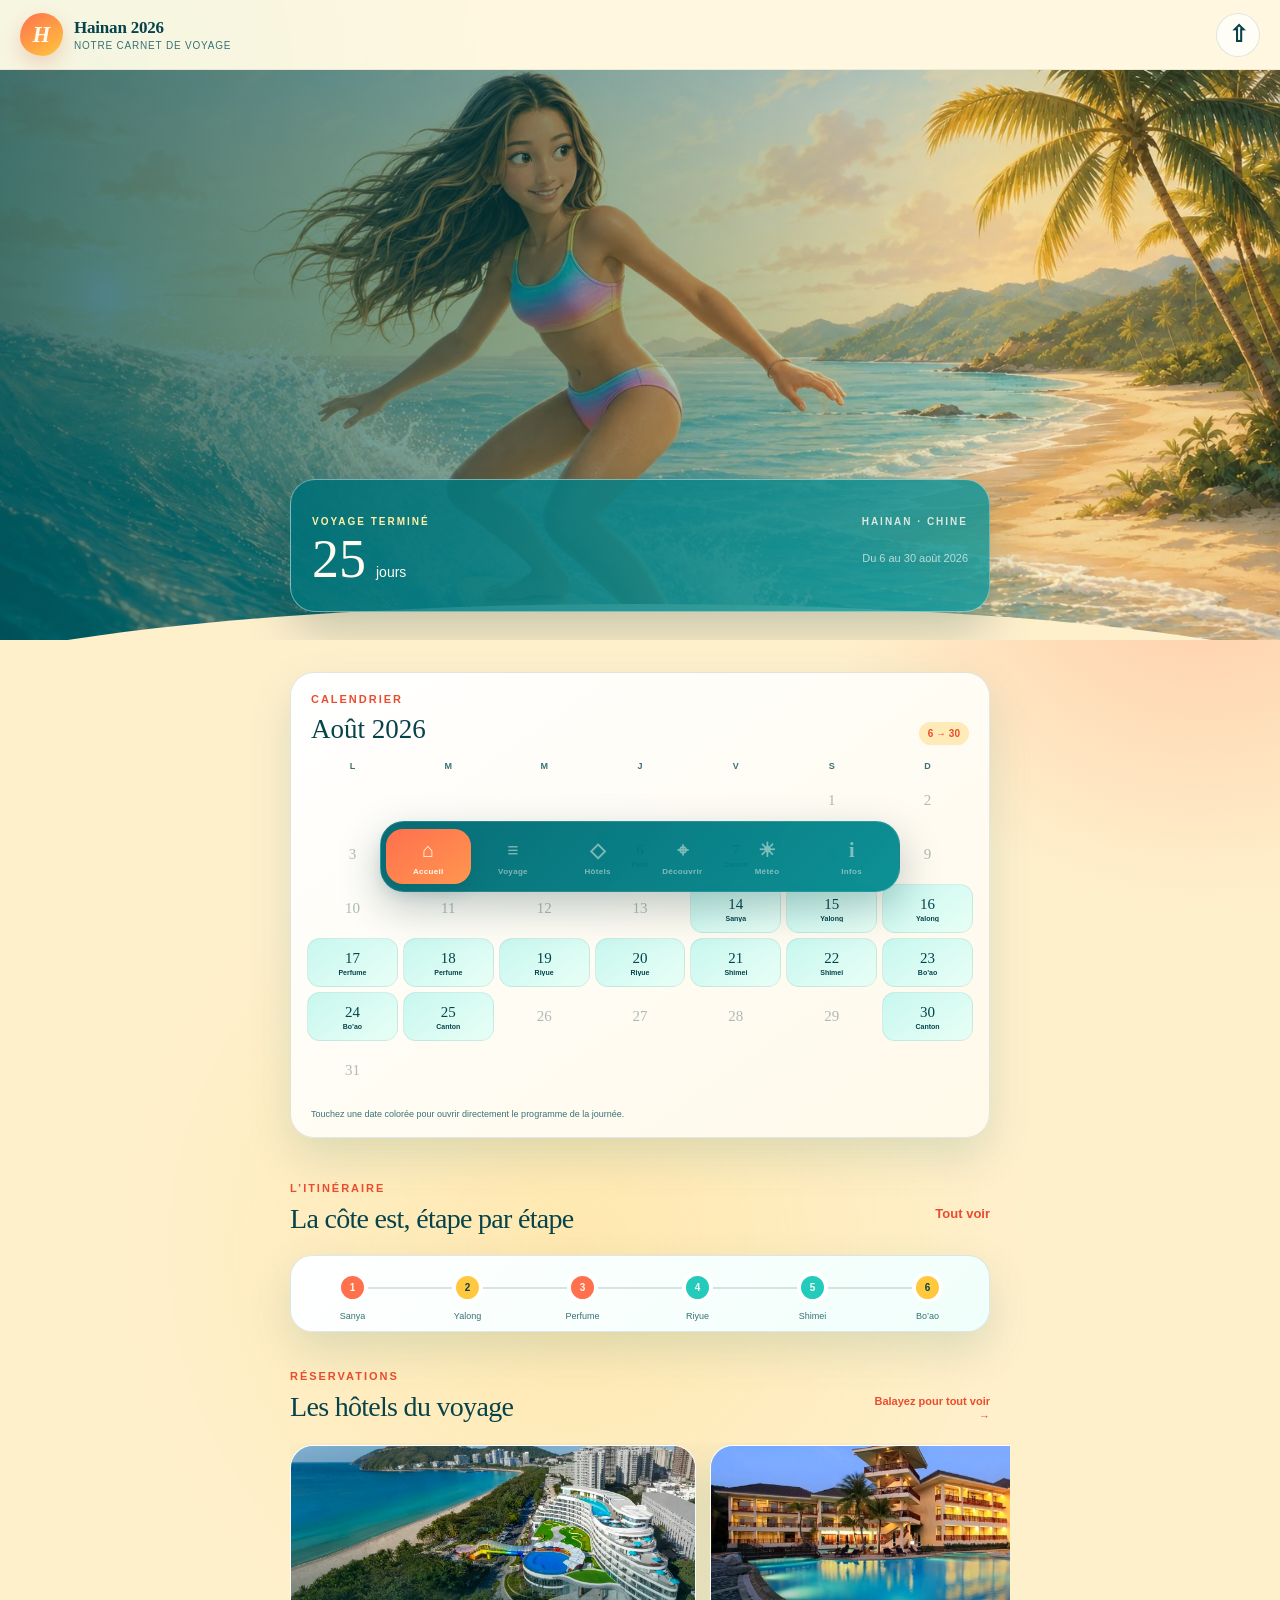
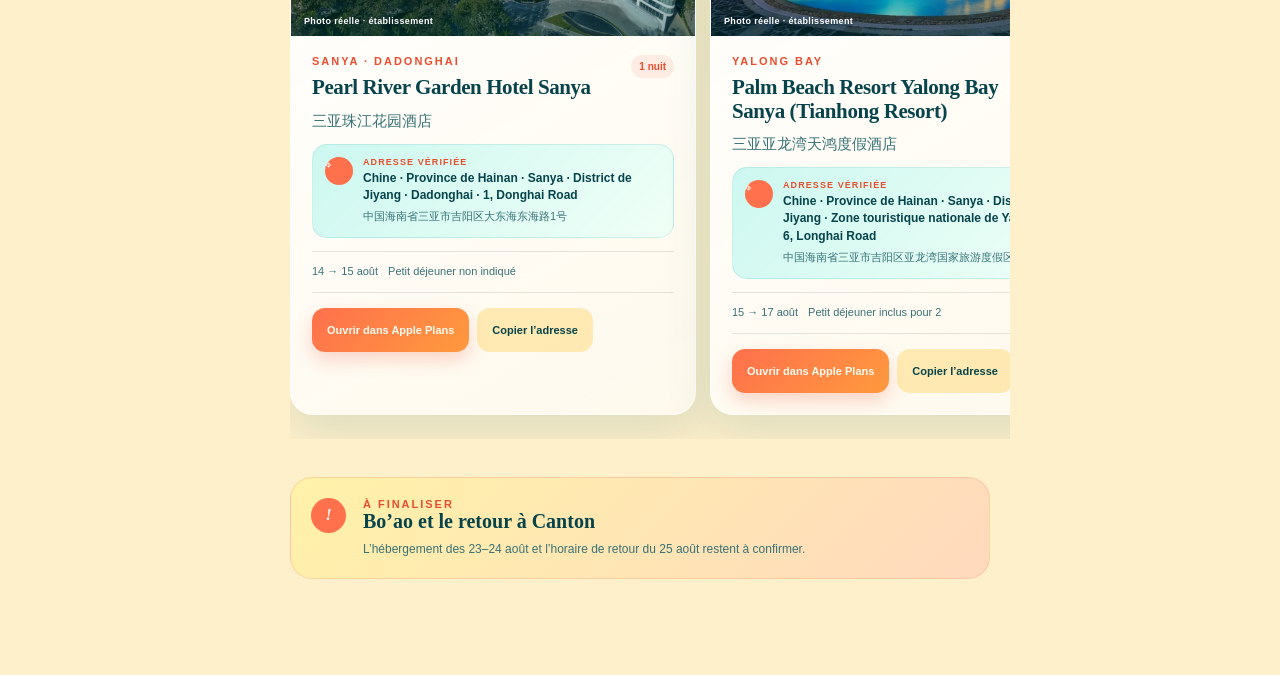
==== commit 80ada440: "Simplify mobile hero labels" ====
--- a/index.html
+++ b/index.html
@@ -1 +1 @@
-<!DOCTYPE html><html lang="fr"><head><meta charSet="utf-8"/><meta name="viewport" content="width=device-width, initial-scale=1, maximum-scale=1, viewport-fit=cover"/><link rel="stylesheet" href="/_next/static/chunks/3yeq-i_zzsebk.css" data-precedence="next"/><link rel="preload" as="script" fetchPriority="low" href="/_next/static/chunks/3wswpjzndiexb.js"/><script src="/_next/static/chunks/2cnk80_25xk42.js" async=""></script><script src="/_next/static/chunks/2r3q4ckq8cpqu.js" async=""></script><script src="/_next/static/chunks/turbopack-1rlq1qvyjx9so.js" async=""></script><script src="/_next/static/chunks/1ivr6blg-9j_p.js" async=""></script><script src="/_next/static/chunks/348nmm6592afh.js" async=""></script><meta name="theme-color" content="#f4eee4"/><title>Hainan 2026</title><meta name="description" content="Notre voyage de Paris à Hainan, du 6 au 30 août 2026."/><meta name="application-name" content="Hainan 2026"/><link rel="manifest" href="/manifest.webmanifest"/><meta name="mobile-web-app-capable" content="yes"/><meta name="apple-mobile-web-app-title" content="Hainan 2026"/><meta name="apple-mobile-web-app-status-bar-style" content="black-translucent"/><link rel="icon" href="/icons/icon-192.png" sizes="192x192" type="image/png"/><link rel="icon" href="/icons/icon-512.png" sizes="512x512" type="image/png"/><link rel="apple-touch-icon" href="/icons/apple-touch-icon.png"/><script src="/_next/static/chunks/0cz1d0mv5g_q7.js" noModule=""></script></head><body><div hidden=""><!--$--><!--/$--></div><main class="app-shell"><header class="topbar"><button class="brand" type="button"><span class="brand-mark">H</span><span><strong>Hainan 2026</strong><small>Notre carnet de voyage</small></span></button><button class="install-button" type="button" aria-label="Installer l’application"><span aria-hidden="true">⇧</span></button></header><div class="page-content"><section class="hero"><div class="hero-copy"><span class="hero-badge">Carnet d’été · 2026</span><p class="hero-kicker">HAINAN · CHINE</p><p class="hero-dates"><strong>6 — 30 août 2026</strong><span>Paris, Canton et Hainan</span></p></div><div class="countdown-card"><p>DÉPART DANS</p><div><strong>12</strong><span>jours</span></div><small>Jeudi 6 août · 12:10 · Paris-CDG T1</small></div></section><section class="content-section calendar-section"><div class="calendar-card"><div class="calendar-title"><div><p class="kicker">CALENDRIER</p><h3>Août 2026</h3></div><span>6 → 30</span></div><div class="calendar-grid calendar-weekdays" aria-hidden="true"><span>L</span><span>M</span><span>M</span><span>J</span><span>V</span><span>S</span><span>D</span></div><div class="calendar-grid" role="grid" aria-label="Calendrier du voyage en août 2026"><span class="calendar-empty"></span><span class="calendar-empty"></span><span class="calendar-empty"></span><span class="calendar-empty"></span><span class="calendar-empty"></span><button type="button" class=" " disabled="" aria-label="1 août, hors voyage" aria-pressed="false"><strong>1</strong></button><button type="button" class=" " disabled="" aria-label="2 août, hors voyage" aria-pressed="false"><strong>2</strong></button><button type="button" class=" " disabled="" aria-label="3 août, hors voyage" aria-pressed="false"><strong>3</strong></button><button type="button" class=" " disabled="" aria-label="4 août, hors voyage" aria-pressed="false"><strong>4</strong></button><button type="button" class=" " disabled="" aria-label="5 août, hors voyage" aria-pressed="false"><strong>5</strong></button><button type="button" class="trip-date " aria-label="6 août, Paris → Canton" aria-pressed="false"><strong>6</strong><small>Paris</small></button><button type="button" class="trip-date " aria-label="7 août, Canton" aria-pressed="false"><strong>7</strong><small>Canton</small></button><button type="button" class=" " disabled="" aria-label="8 août, hors voyage" aria-pressed="false"><strong>8</strong></button><button type="button" class=" " disabled="" aria-label="9 août, hors voyage" aria-pressed="false"><strong>9</strong></button><button type="button" class=" " disabled="" aria-label="10 août, hors voyage" aria-pressed="false"><strong>10</strong></button><button type="button" class=" " disabled="" aria-label="11 août, hors voyage" aria-pressed="false"><strong>11</strong></button><button type="button" class=" " disabled="" aria-label="12 août, hors voyage" aria-pressed="false"><strong>12</strong></button><button type="button" class=" " disabled="" aria-label="13 août, hors voyage" aria-pressed="false"><strong>13</strong></button><button type="button" class="trip-date " aria-label="14 août, Sanya" aria-pressed="false"><strong>14</strong><small>Sanya</small></button><button type="button" class="trip-date " aria-label="15 août, Yalong Bay" aria-pressed="false"><strong>15</strong><small>Yalong</small></button><button type="button" class="trip-date " aria-label="16 août, Yalong Bay" aria-pressed="false"><strong>16</strong><small>Yalong</small></button><button type="button" class="trip-date " aria-label="17 août, Perfume Bay" aria-pressed="false"><strong>17</strong><small>Perfume</small></button><button type="button" class="trip-date " aria-label="18 août, Perfume Bay" aria-pressed="false"><strong>18</strong><small>Perfume</small></button><button type="button" class="trip-date " aria-label="19 août, Riyue Bay" aria-pressed="false"><strong>19</strong><small>Riyue</small></button><button type="button" class="trip-date " aria-label="20 août, Riyue Bay" aria-pressed="false"><strong>20</strong><small>Riyue</small></button><button type="button" class="trip-date " aria-label="21 août, Shimei Bay" aria-pressed="false"><strong>21</strong><small>Shimei</small></button><button type="button" class="trip-date " aria-label="22 août, Shimei Bay" aria-pressed="false"><strong>22</strong><small>Shimei</small></button><button type="button" class="trip-date " aria-label="23 août, Bo’ao" aria-pressed="false"><strong>23</strong><small>Bo’ao</small></button><button type="button" class="trip-date " aria-label="24 août, Bo’ao" aria-pressed="false"><strong>24</strong><small>Bo’ao</small></button><button type="button" class="trip-date " aria-label="25 août, Canton" aria-pressed="false"><strong>25</strong><small>Canton</small></button><button type="button" class=" " disabled="" aria-label="26 août, hors voyage" aria-pressed="false"><strong>26</strong></button><button type="button" class=" " disabled="" aria-label="27 août, hors voyage" aria-pressed="false"><strong>27</strong></button><button type="button" class=" " disabled="" aria-label="28 août, hors voyage" aria-pressed="false"><strong>28</strong></button><button type="button" class=" " disabled="" aria-label="29 août, hors voyage" aria-pressed="false"><strong>29</strong></button><button type="button" class="trip-date " aria-label="30 août, Canton → Paris" aria-pressed="false"><strong>30</strong><small>Canton</small></button><button type="button" class=" " disabled="" aria-label="31 août, hors voyage" aria-pressed="false"><strong>31</strong></button></div><p class="calendar-help">Touchez une date colorée pour ouvrir directement le programme de la journée.</p></div></section><section class="content-section route-overview"><div class="section-heading"><div><p class="kicker">L’ITINÉRAIRE</p><h2>La côte est, étape par étape</h2></div><button class="text-button">Tout voir</button></div><div class="route-strip" aria-label="Les étapes du voyage"><div class="route-stop"><span>1</span><small>Sanya</small></div><div class="route-stop"><span>2</span><small>Yalong</small></div><div class="route-stop"><span>3</span><small>Perfume</small></div><div class="route-stop"><span>4</span><small>Riyue</small></div><div class="route-stop"><span>5</span><small>Shimei</small></div><div class="route-stop"><span>6</span><small>Bo’ao</small></div></div></section><section class="content-section"><div class="section-heading"><div><p class="kicker">RÉSERVATIONS</p><h2>Les hôtels du voyage</h2></div><p class="scroll-hint">Balayez pour tout voir →</p></div><div class="horizontal-scroll"><article class="hotel-card hotel-card-compact"><figure class="hotel-photo"><a class="hotel-photo-link" href="https://fr.trip.com/hotels/detail/?hotelId=372133&amp;locale=fr-FR" target="_blank" rel="noreferrer" aria-label="Voir Pearl River Garden Hotel Sanya sur Trip.com"><img src="/media/hotel-pearl.jpg?v=6" alt="Vue aérienne réelle du Pearl River Garden Hotel et de la plage de Dadonghai" loading="lazy"/></a><figcaption>Photo réelle · établissement</figcaption></figure><div class="hotel-topline"><div><p class="kicker">Sanya · Dadonghai</p><h3>Pearl River Garden Hotel Sanya</h3></div><span class="nights">1 nuit</span></div><p class="chinese-name" lang="zh-CN">三亚珠江花园酒店</p><div class="verified-address"><span class="address-pin" aria-hidden="true">⌖</span><p><small>Adresse vérifiée</small><span class="address-french">Chine · Province de Hainan · Sanya · District de Jiyang · Dadonghai · 1, Donghai Road</span><span class="address-chinese" lang="zh-CN">中国海南省三亚市吉阳区大东海东海路1号</span></p></div><div class="hotel-meta"><span>14 → 15 août</span><span>Petit déjeuner non indiqué</span></div><div class="button-row"><a class="primary-button" href="https://maps.apple.com/?ll=18.221837,109.524307&amp;q=Pearl%20River%20Garden%20Hotel%20Sanya&amp;z=17" target="_blank" rel="noreferrer">Ouvrir dans Apple Plans</a><button class="small-button" type="button">Copier l’adresse</button></div></article><article class="hotel-card hotel-card-compact"><figure class="hotel-photo"><a class="hotel-photo-link" href="https://fr.trip.com/hotels/detail/?hotelId=396523&amp;locale=fr-FR" target="_blank" rel="noreferrer" aria-label="Voir Palm Beach Resort Yalong Bay Sanya (Tianhong Resort) sur Trip.com"><img src="/media/hotel-tianhong.jpg" alt="Vue réelle de la piscine et des bâtiments du Tianhong Resort à Yalong Bay" loading="lazy"/></a><figcaption>Photo réelle · établissement</figcaption></figure><div class="hotel-topline"><div><p class="kicker">Yalong Bay</p><h3>Palm Beach Resort Yalong Bay Sanya (Tianhong Resort)</h3></div><span class="nights">2 nuits</span></div><p class="chinese-name" lang="zh-CN">三亚亚龙湾天鸿度假酒店</p><div class="verified-address"><span class="address-pin" aria-hidden="true">⌖</span><p><small>Adresse vérifiée</small><span class="address-french">Chine · Province de Hainan · Sanya · District de Jiyang · Zone touristique nationale de Yalong Bay · 6, Longhai Road</span><span class="address-chinese" lang="zh-CN">中国海南省三亚市吉阳区亚龙湾国家旅游度假区龙海路6号</span></p></div><div class="hotel-meta"><span>15 → 17 août</span><span>Petit déjeuner inclus pour 2</span></div><div class="button-row"><a class="primary-button" href="https://maps.apple.com/?ll=18.233291,109.653130&amp;q=Palm%20Beach%20Resort%20Yalong%20Bay%20Sanya%20(Tianhong%20Resort)&amp;z=17" target="_blank" rel="noreferrer">Ouvrir dans Apple Plans</a><button class="small-button" type="button">Copier l’adresse</button></div></article><article class="hotel-card hotel-card-compact"><figure class="hotel-photo"><a class="hotel-photo-link" href="https://fr.trip.com/hotels/detail/?hotelId=346757&amp;locale=fr-FR" target="_blank" rel="noreferrer" aria-label="Voir Hainan Narada Resort &amp; Spa Perfume Bay sur Trip.com"><img src="/media/hotel-narada.jpg" alt="Vue réelle de la piscine du Narada Resort ouverte sur la mer à Perfume Bay" loading="lazy"/></a><figcaption>Photo réelle · établissement</figcaption></figure><div class="hotel-topline"><div><p class="kicker">Perfume Bay</p><h3>Hainan Narada Resort &amp; Spa Perfume Bay</h3></div><span class="nights">2 nuits</span></div><p class="chinese-name" lang="zh-CN">陵水香水湾君澜度假酒店</p><div class="verified-address"><span class="address-pin" aria-hidden="true">⌖</span><p><small>Adresse vérifiée</small><span class="address-french">Chine · Province de Hainan · District autonome Li de Lingshui · Zone touristique de Xiangshui Bay · Zone A, parcelle C</span><span class="address-chinese" lang="zh-CN">中国海南省陵水黎族自治县香水湾名胜度假区A区C地块</span></p></div><div class="hotel-meta"><span>17 → 19 août</span><span>Petit déjeuner inclus pour 2</span></div><div class="button-row"><a class="primary-button" href="https://maps.apple.com/?ll=18.564320,110.146018&amp;q=Hainan%20Narada%20Resort%20%26%20Spa%20Perfume%20Bay&amp;z=17" target="_blank" rel="noreferrer">Ouvrir dans Apple Plans</a><button class="small-button" type="button">Copier l’adresse</button></div></article><article class="hotel-card hotel-card-compact"><figure class="hotel-photo"><a class="hotel-photo-link" href="https://fr.trip.com/hotels/detail/?hotelId=132247344&amp;locale=fr-FR" target="_blank" rel="noreferrer" aria-label="Voir UECHAO HOTEL sur Trip.com"><img src="/media/hotel-uechao.jpg?v=9" alt="Vue réelle du UECHAO HOTEL et de son bassin de surf à Riyue Bay" loading="lazy"/></a><figcaption>Photo réelle · établissement</figcaption><span class="surf-photo-badge" aria-label="Surf disponible">🏄 Surf</span></figure><div class="hotel-topline"><div><p class="kicker">Riyue Bay</p><h3>UECHAO HOTEL</h3></div><span class="nights">2 nuits</span></div><p class="chinese-name" lang="zh-CN">万宁日月湾中旅逐浪樾潮酒店</p><div class="verified-address"><span class="address-pin" aria-hidden="true">⌖</span><p><small>Adresse vérifiée</small><span class="address-french">Chine · Province de Hainan · Wanning · Bourg de Liji · Zone touristique de Riyue Bay · 1, Yingbin 1st Road</span><span class="address-chinese" lang="zh-CN">中国海南省万宁市礼纪镇日月湾游览区迎宾一路1号</span></p></div><div class="hotel-meta"><span>19 → 21 août</span><span>Petit déjeuner inclus pour 2</span></div><div class="button-row"><a class="primary-button" href="https://maps.apple.com/?ll=18.628177,110.216261&amp;q=UECHAO%20HOTEL&amp;z=17" target="_blank" rel="noreferrer">Ouvrir dans Apple Plans</a><button class="small-button" type="button">Copier l’adresse</button></div></article><article class="hotel-card hotel-card-compact"><figure class="hotel-photo"><a class="hotel-photo-link" href="https://fr.trip.com/hotels/detail/?hotelId=6293876&amp;locale=fr-FR" target="_blank" rel="noreferrer" aria-label="Voir The Westin Shimei Bay Resort sur Trip.com"><img src="/media/hotel-westin.jpg" alt="Vue aérienne réelle du Westin Shimei Bay Resort entre ses jardins et la plage" loading="lazy"/></a><figcaption>Photo réelle · établissement</figcaption><span class="surf-photo-badge" aria-label="Surf disponible">🏄 Surf</span></figure><div class="hotel-topline"><div><p class="kicker">Shimei Bay</p><h3>The Westin Shimei Bay Resort</h3></div><span class="nights">2 nuits</span></div><p class="chinese-name" lang="zh-CN">万宁石梅湾威斯汀度假酒店</p><div class="verified-address"><span class="address-pin" aria-hidden="true">⌖</span><p><small>Adresse vérifiée</small><span class="address-french">Chine · Province de Hainan · Wanning · Zone touristique de Shimei Bay · 1, Binhai Road</span><span class="address-chinese" lang="zh-CN">中国海南省万宁市石梅湾旅游度假区滨海路1号</span></p></div><div class="hotel-meta"><span>21 → 23 août</span><span>Petit déjeuner inclus pour 2</span></div><div class="button-row"><a class="primary-button" href="https://maps.apple.com/?ll=18.668202,110.276613&amp;q=The%20Westin%20Shimei%20Bay%20Resort&amp;z=17" target="_blank" rel="noreferrer">Ouvrir dans Apple Plans</a><button class="small-button" type="button">Copier l’adresse</button></div></article></div></section><section class="content-section"><div class="alert-card"><span class="alert-icon" aria-hidden="true">!</span><div><p class="kicker">À FINALISER</p><h3>Bo’ao et le retour à Canton</h3><p>L’hébergement des 23–24 août et l’horaire de retour du 25 août restent à confirmer.</p></div></div></section></div><nav class="bottom-nav" aria-label="Navigation principale"><button type="button" class="active" aria-current="page"><span aria-hidden="true">⌂</span><small>Accueil</small></button><button type="button" class=""><span aria-hidden="true">≡</span><small>Voyage</small></button><button type="button" class=""><span aria-hidden="true">◇</span><small>Hôtels</small></button><button type="button" class=""><span aria-hidden="true">⌖</span><small>Découvrir</small></button><button type="button" class=""><span aria-hidden="true">☀</span><small>Météo</small></button><button type="button" class=""><span aria-hidden="true">i</span><small>Infos</small></button></nav></main><!--$--><!--/$--><script src="/_next/static/chunks/3wswpjzndiexb.js" id="_R_" async=""></script><script>(self.__next_f=self.__next_f||[]).push([0])</script><script>self.__next_f.push([1,"1:\"$Sreact.fragment\"\n2:I[59385,[\"/_next/static/chunks/1ivr6blg-9j_p.js\"],\"default\"]\n3:I[4675,[\"/_next/static/chunks/1ivr6blg-9j_p.js\"],\"default\"]\n4:I[69298,[\"/_next/static/chunks/1ivr6blg-9j_p.js\"],\"ClientPageRoot\"]\n5:I[81694,[\"/_next/static/chunks/1ivr6blg-9j_p.js\",\"/_next/static/chunks/348nmm6592afh.js\"],\"default\"]\n8:I[50129,[\"/_next/static/chunks/1ivr6blg-9j_p.js\"],\"OutletBoundary\"]\n9:\"$Sreact.suspense\"\nb:I[50129,[\"/_next/static/chunks/1ivr6blg-9j_p.js\"],\"ViewportBoundary\"]\nd:I[50129,[\"/_next/static/chunks/1ivr6blg-9j_p.js\"],\"MetadataBoundary\"]\nf:I[96872,[\"/_next/static/chunks/1ivr6blg-9j_p.js\"],\"default\",1]\n:HL[\"/_next/static/chunks/3yeq-i_zzsebk.css\",\"style\"]\n"])</script><script>self.__next_f.push([1,"0:{\"P\":null,\"c\":[\"\",\"\"],\"q\":\"\",\"i\":false,\"f\":[[[\"\",{\"children\":[\"__PAGE__\",{}]},\"$undefined\",\"$undefined\",16],[[\"$\",\"$1\",\"c\",{\"children\":[[[\"$\",\"link\",\"0\",{\"rel\":\"stylesheet\",\"href\":\"/_next/static/chunks/3yeq-i_zzsebk.css\",\"precedence\":\"next\",\"crossOrigin\":\"$undefined\",\"nonce\":\"$undefined\"}],[\"$\",\"script\",\"script-0\",{\"src\":\"/_next/static/chunks/1ivr6blg-9j_p.js\",\"async\":true,\"nonce\":\"$undefined\"}]],[\"$\",\"html\",null,{\"lang\":\"fr\",\"children\":[\"$\",\"body\",null,{\"children\":[\"$\",\"$L2\",null,{\"parallelRouterKey\":\"children\",\"error\":\"$undefined\",\"errorStyles\":\"$undefined\",\"errorScripts\":\"$undefined\",\"template\":[\"$\",\"$L3\",null,{}],\"templateStyles\":\"$undefined\",\"templateScripts\":\"$undefined\",\"notFound\":[[[\"$\",\"title\",null,{\"children\":\"404: This page could not be found.\"}],[\"$\",\"div\",null,{\"style\":{\"fontFamily\":\"system-ui,\\\"Segoe UI\\\",Roboto,Helvetica,Arial,sans-serif,\\\"Apple Color Emoji\\\",\\\"Segoe UI Emoji\\\"\",\"height\":\"100vh\",\"textAlign\":\"center\",\"display\":\"flex\",\"flexDirection\":\"column\",\"alignItems\":\"center\",\"justifyContent\":\"center\"},\"children\":[\"$\",\"div\",null,{\"children\":[[\"$\",\"style\",null,{\"dangerouslySetInnerHTML\":{\"__html\":\"body{color:#000;background:#fff;margin:0}.next-error-h1{border-right:1px solid rgba(0,0,0,.3)}@media (prefers-color-scheme:dark){body{color:#fff;background:#000}.next-error-h1{border-right:1px solid rgba(255,255,255,.3)}}\"}}],[\"$\",\"h1\",null,{\"className\":\"next-error-h1\",\"style\":{\"display\":\"inline-block\",\"margin\":\"0 20px 0 0\",\"padding\":\"0 23px 0 0\",\"fontSize\":24,\"fontWeight\":500,\"verticalAlign\":\"top\",\"lineHeight\":\"49px\"},\"children\":404}],[\"$\",\"div\",null,{\"style\":{\"display\":\"inline-block\"},\"children\":[\"$\",\"h2\",null,{\"style\":{\"fontSize\":14,\"fontWeight\":400,\"lineHeight\":\"49px\",\"margin\":0},\"children\":\"This page could not be found.\"}]}]]}]}]],[]],\"forbidden\":\"$undefined\",\"unauthorized\":\"$undefined\"}]}]}]]}],{\"children\":[[\"$\",\"$1\",\"c\",{\"children\":[[\"$\",\"$L4\",null,{\"Component\":\"$5\",\"serverProvidedParams\":{\"searchParams\":{},\"params\":{},\"promises\":[\"$@6\",\"$@7\"]}}],[[\"$\",\"script\",\"script-0\",{\"src\":\"/_next/static/chunks/348nmm6592afh.js\",\"async\":true,\"nonce\":\"$undefined\"}]],[\"$\",\"$L8\",null,{\"children\":[\"$\",\"$9\",null,{\"name\":\"Next.MetadataOutlet\",\"children\":\"$@a\"}]}]]}],{},null,false,null]},null,false,null],[\"$\",\"$1\",\"h\",{\"children\":[null,[\"$\",\"$Lb\",null,{\"children\":\"$Lc\"}],[\"$\",\"div\",null,{\"hidden\":true,\"children\":[\"$\",\"$Ld\",null,{\"children\":[\"$\",\"$9\",null,{\"name\":\"Next.Metadata\",\"children\":\"$Le\"}]}]}],null]}],false]],\"m\":\"$undefined\",\"G\":[\"$f\",[[\"$\",\"link\",\"0\",{\"rel\":\"stylesheet\",\"href\":\"/_next/static/chunks/3yeq-i_zzsebk.css\",\"precedence\":\"next\",\"crossOrigin\":\"$undefined\",\"nonce\":\"$undefined\"}]]],\"S\":true,\"h\":null,\"s\":\"$undefined\",\"l\":\"$undefined\",\"p\":\"$undefined\",\"d\":\"$undefined\",\"b\":\"c2ST9uCOmT1kGQ3dcnOi8\"}\n"])</script><script>self.__next_f.push([1,"6:{}\n7:\"$0:f:0:1:1:children:0:props:children:0:props:serverProvidedParams:params\"\n"])</script><script>self.__next_f.push([1,"c:[[\"$\",\"meta\",\"0\",{\"charSet\":\"utf-8\"}],[\"$\",\"meta\",\"1\",{\"name\":\"viewport\",\"content\":\"width=device-width, initial-scale=1, maximum-scale=1, viewport-fit=cover\"}],[\"$\",\"meta\",\"2\",{\"name\":\"theme-color\",\"content\":\"#f4eee4\"}]]\n"])</script><script>self.__next_f.push([1,"10:I[84465,[\"/_next/static/chunks/1ivr6blg-9j_p.js\"],\"IconMark\"]\na:null\ne:[[\"$\",\"title\",\"0\",{\"children\":\"Hainan 2026\"}],[\"$\",\"meta\",\"1\",{\"name\":\"description\",\"content\":\"Notre voyage de Paris à Hainan, du 6 au 30 août 2026.\"}],[\"$\",\"meta\",\"2\",{\"name\":\"application-name\",\"content\":\"Hainan 2026\"}],[\"$\",\"link\",\"3\",{\"rel\":\"manifest\",\"href\":\"/manifest.webmanifest\",\"crossOrigin\":\"$undefined\"}],[\"$\",\"meta\",\"4\",{\"name\":\"mobile-web-app-capable\",\"content\":\"yes\"}],[\"$\",\"meta\",\"5\",{\"name\":\"apple-mobile-web-app-title\",\"content\":\"Hainan 2026\"}],[\"$\",\"meta\",\"6\",{\"name\":\"apple-mobile-web-app-status-bar-style\",\"content\":\"black-translucent\"}],[\"$\",\"link\",\"7\",{\"rel\":\"icon\",\"href\":\"/icons/icon-192.png\",\"sizes\":\"192x192\",\"type\":\"image/png\"}],[\"$\",\"link\",\"8\",{\"rel\":\"icon\",\"href\":\"/icons/icon-512.png\",\"sizes\":\"512x512\",\"type\":\"image/png\"}],[\"$\",\"link\",\"9\",{\"rel\":\"apple-touch-icon\",\"href\":\"/icons/apple-touch-icon.png\"}],[\"$\",\"$L10\",\"10\",{}]]\n"])</script></body></html>+<!DOCTYPE html><html lang="fr"><head><meta charSet="utf-8"/><meta name="viewport" content="width=device-width, initial-scale=1, maximum-scale=1, viewport-fit=cover"/><link rel="stylesheet" href="/_next/static/chunks/3oiofujylpxdj.css" data-precedence="next"/><link rel="preload" as="script" fetchPriority="low" href="/_next/static/chunks/3wswpjzndiexb.js"/><script src="/_next/static/chunks/2cnk80_25xk42.js" async=""></script><script src="/_next/static/chunks/2r3q4ckq8cpqu.js" async=""></script><script src="/_next/static/chunks/turbopack-1rlq1qvyjx9so.js" async=""></script><script src="/_next/static/chunks/1ivr6blg-9j_p.js" async=""></script><script src="/_next/static/chunks/1205cmjf255ow.js" async=""></script><meta name="theme-color" content="#f4eee4"/><title>Hainan 2026</title><meta name="description" content="Notre voyage de Paris à Hainan, du 6 au 30 août 2026."/><meta name="application-name" content="Hainan 2026"/><link rel="manifest" href="/manifest.webmanifest"/><meta name="mobile-web-app-capable" content="yes"/><meta name="apple-mobile-web-app-title" content="Hainan 2026"/><meta name="apple-mobile-web-app-status-bar-style" content="black-translucent"/><link rel="icon" href="/icons/icon-192.png" sizes="192x192" type="image/png"/><link rel="icon" href="/icons/icon-512.png" sizes="512x512" type="image/png"/><link rel="apple-touch-icon" href="/icons/apple-touch-icon.png"/><script src="/_next/static/chunks/0cz1d0mv5g_q7.js" noModule=""></script></head><body><div hidden=""><!--$--><!--/$--></div><main class="app-shell"><header class="topbar"><button class="brand" type="button"><span class="brand-mark">H</span><span><strong>Hainan 2026</strong><small>Notre carnet de voyage</small></span></button><button class="install-button" type="button" aria-label="Installer l’application"><span aria-hidden="true">⇧</span></button></header><div class="page-content"><section class="hero"><div class="countdown-card"><p><span>DÉPART DANS</span><span class="countdown-destination">HAINAN · CHINE</span></p><div><strong>12</strong><span>jours</span></div><small>Jeudi 6 août · 12:10 · Paris-CDG T1</small></div></section><section class="content-section calendar-section"><div class="calendar-card"><div class="calendar-title"><div><p class="kicker">CALENDRIER</p><h3>Août 2026</h3></div><span>6 → 30</span></div><div class="calendar-grid calendar-weekdays" aria-hidden="true"><span>L</span><span>M</span><span>M</span><span>J</span><span>V</span><span>S</span><span>D</span></div><div class="calendar-grid" role="grid" aria-label="Calendrier du voyage en août 2026"><span class="calendar-empty"></span><span class="calendar-empty"></span><span class="calendar-empty"></span><span class="calendar-empty"></span><span class="calendar-empty"></span><button type="button" class=" " disabled="" aria-label="1 août, hors voyage" aria-pressed="false"><strong>1</strong></button><button type="button" class=" " disabled="" aria-label="2 août, hors voyage" aria-pressed="false"><strong>2</strong></button><button type="button" class=" " disabled="" aria-label="3 août, hors voyage" aria-pressed="false"><strong>3</strong></button><button type="button" class=" " disabled="" aria-label="4 août, hors voyage" aria-pressed="false"><strong>4</strong></button><button type="button" class=" " disabled="" aria-label="5 août, hors voyage" aria-pressed="false"><strong>5</strong></button><button type="button" class="trip-date " aria-label="6 août, Paris → Canton" aria-pressed="false"><strong>6</strong><small>Paris</small></button><button type="button" class="trip-date " aria-label="7 août, Canton" aria-pressed="false"><strong>7</strong><small>Canton</small></button><button type="button" class=" " disabled="" aria-label="8 août, hors voyage" aria-pressed="false"><strong>8</strong></button><button type="button" class=" " disabled="" aria-label="9 août, hors voyage" aria-pressed="false"><strong>9</strong></button><button type="button" class=" " disabled="" aria-label="10 août, hors voyage" aria-pressed="false"><strong>10</strong></button><button type="button" class=" " disabled="" aria-label="11 août, hors voyage" aria-pressed="false"><strong>11</strong></button><button type="button" class=" " disabled="" aria-label="12 août, hors voyage" aria-pressed="false"><strong>12</strong></button><button type="button" class=" " disabled="" aria-label="13 août, hors voyage" aria-pressed="false"><strong>13</strong></button><button type="button" class="trip-date " aria-label="14 août, Sanya" aria-pressed="false"><strong>14</strong><small>Sanya</small></button><button type="button" class="trip-date " aria-label="15 août, Yalong Bay" aria-pressed="false"><strong>15</strong><small>Yalong</small></button><button type="button" class="trip-date " aria-label="16 août, Yalong Bay" aria-pressed="false"><strong>16</strong><small>Yalong</small></button><button type="button" class="trip-date " aria-label="17 août, Perfume Bay" aria-pressed="false"><strong>17</strong><small>Perfume</small></button><button type="button" class="trip-date " aria-label="18 août, Perfume Bay" aria-pressed="false"><strong>18</strong><small>Perfume</small></button><button type="button" class="trip-date " aria-label="19 août, Riyue Bay" aria-pressed="false"><strong>19</strong><small>Riyue</small></button><button type="button" class="trip-date " aria-label="20 août, Riyue Bay" aria-pressed="false"><strong>20</strong><small>Riyue</small></button><button type="button" class="trip-date " aria-label="21 août, Shimei Bay" aria-pressed="false"><strong>21</strong><small>Shimei</small></button><button type="button" class="trip-date " aria-label="22 août, Shimei Bay" aria-pressed="false"><strong>22</strong><small>Shimei</small></button><button type="button" class="trip-date " aria-label="23 août, Bo’ao" aria-pressed="false"><strong>23</strong><small>Bo’ao</small></button><button type="button" class="trip-date " aria-label="24 août, Bo’ao" aria-pressed="false"><strong>24</strong><small>Bo’ao</small></button><button type="button" class="trip-date " aria-label="25 août, Canton" aria-pressed="false"><strong>25</strong><small>Canton</small></button><button type="button" class=" " disabled="" aria-label="26 août, hors voyage" aria-pressed="false"><strong>26</strong></button><button type="button" class=" " disabled="" aria-label="27 août, hors voyage" aria-pressed="false"><strong>27</strong></button><button type="button" class=" " disabled="" aria-label="28 août, hors voyage" aria-pressed="false"><strong>28</strong></button><button type="button" class=" " disabled="" aria-label="29 août, hors voyage" aria-pressed="false"><strong>29</strong></button><button type="button" class="trip-date " aria-label="30 août, Canton → Paris" aria-pressed="false"><strong>30</strong><small>Canton</small></button><button type="button" class=" " disabled="" aria-label="31 août, hors voyage" aria-pressed="false"><strong>31</strong></button></div><p class="calendar-help">Touchez une date colorée pour ouvrir directement le programme de la journée.</p></div></section><section class="content-section route-overview"><div class="section-heading"><div><p class="kicker">L’ITINÉRAIRE</p><h2>La côte est, étape par étape</h2></div><button class="text-button">Tout voir</button></div><div class="route-strip" aria-label="Les étapes du voyage"><div class="route-stop"><span>1</span><small>Sanya</small></div><div class="route-stop"><span>2</span><small>Yalong</small></div><div class="route-stop"><span>3</span><small>Perfume</small></div><div class="route-stop"><span>4</span><small>Riyue</small></div><div class="route-stop"><span>5</span><small>Shimei</small></div><div class="route-stop"><span>6</span><small>Bo’ao</small></div></div></section><section class="content-section"><div class="section-heading"><div><p class="kicker">RÉSERVATIONS</p><h2>Les hôtels du voyage</h2></div><p class="scroll-hint">Balayez pour tout voir →</p></div><div class="horizontal-scroll"><article class="hotel-card hotel-card-compact"><figure class="hotel-photo"><a class="hotel-photo-link" href="https://fr.trip.com/hotels/detail/?hotelId=372133&amp;locale=fr-FR" target="_blank" rel="noreferrer" aria-label="Voir Pearl River Garden Hotel Sanya sur Trip.com"><img src="/media/hotel-pearl.jpg?v=6" alt="Vue aérienne réelle du Pearl River Garden Hotel et de la plage de Dadonghai" loading="lazy"/></a><figcaption>Photo réelle · établissement</figcaption></figure><div class="hotel-topline"><div><p class="kicker">Sanya · Dadonghai</p><h3>Pearl River Garden Hotel Sanya</h3></div><span class="nights">1 nuit</span></div><p class="chinese-name" lang="zh-CN">三亚珠江花园酒店</p><div class="verified-address"><span class="address-pin" aria-hidden="true">⌖</span><p><small>Adresse vérifiée</small><span class="address-french">Chine · Province de Hainan · Sanya · District de Jiyang · Dadonghai · 1, Donghai Road</span><span class="address-chinese" lang="zh-CN">中国海南省三亚市吉阳区大东海东海路1号</span></p></div><div class="hotel-meta"><span>14 → 15 août</span><span>Petit déjeuner non indiqué</span></div><div class="button-row"><a class="primary-button" href="https://maps.apple.com/?ll=18.221837,109.524307&amp;q=Pearl%20River%20Garden%20Hotel%20Sanya&amp;z=17" target="_blank" rel="noreferrer">Ouvrir dans Apple Plans</a><button class="small-button" type="button">Copier l’adresse</button></div></article><article class="hotel-card hotel-card-compact"><figure class="hotel-photo"><a class="hotel-photo-link" href="https://fr.trip.com/hotels/detail/?hotelId=396523&amp;locale=fr-FR" target="_blank" rel="noreferrer" aria-label="Voir Palm Beach Resort Yalong Bay Sanya (Tianhong Resort) sur Trip.com"><img src="/media/hotel-tianhong.jpg" alt="Vue réelle de la piscine et des bâtiments du Tianhong Resort à Yalong Bay" loading="lazy"/></a><figcaption>Photo réelle · établissement</figcaption></figure><div class="hotel-topline"><div><p class="kicker">Yalong Bay</p><h3>Palm Beach Resort Yalong Bay Sanya (Tianhong Resort)</h3></div><span class="nights">2 nuits</span></div><p class="chinese-name" lang="zh-CN">三亚亚龙湾天鸿度假酒店</p><div class="verified-address"><span class="address-pin" aria-hidden="true">⌖</span><p><small>Adresse vérifiée</small><span class="address-french">Chine · Province de Hainan · Sanya · District de Jiyang · Zone touristique nationale de Yalong Bay · 6, Longhai Road</span><span class="address-chinese" lang="zh-CN">中国海南省三亚市吉阳区亚龙湾国家旅游度假区龙海路6号</span></p></div><div class="hotel-meta"><span>15 → 17 août</span><span>Petit déjeuner inclus pour 2</span></div><div class="button-row"><a class="primary-button" href="https://maps.apple.com/?ll=18.233291,109.653130&amp;q=Palm%20Beach%20Resort%20Yalong%20Bay%20Sanya%20(Tianhong%20Resort)&amp;z=17" target="_blank" rel="noreferrer">Ouvrir dans Apple Plans</a><button class="small-button" type="button">Copier l’adresse</button></div></article><article class="hotel-card hotel-card-compact"><figure class="hotel-photo"><a class="hotel-photo-link" href="https://fr.trip.com/hotels/detail/?hotelId=346757&amp;locale=fr-FR" target="_blank" rel="noreferrer" aria-label="Voir Hainan Narada Resort &amp; Spa Perfume Bay sur Trip.com"><img src="/media/hotel-narada.jpg" alt="Vue réelle de la piscine du Narada Resort ouverte sur la mer à Perfume Bay" loading="lazy"/></a><figcaption>Photo réelle · établissement</figcaption></figure><div class="hotel-topline"><div><p class="kicker">Perfume Bay</p><h3>Hainan Narada Resort &amp; Spa Perfume Bay</h3></div><span class="nights">2 nuits</span></div><p class="chinese-name" lang="zh-CN">陵水香水湾君澜度假酒店</p><div class="verified-address"><span class="address-pin" aria-hidden="true">⌖</span><p><small>Adresse vérifiée</small><span class="address-french">Chine · Province de Hainan · District autonome Li de Lingshui · Zone touristique de Xiangshui Bay · Zone A, parcelle C</span><span class="address-chinese" lang="zh-CN">中国海南省陵水黎族自治县香水湾名胜度假区A区C地块</span></p></div><div class="hotel-meta"><span>17 → 19 août</span><span>Petit déjeuner inclus pour 2</span></div><div class="button-row"><a class="primary-button" href="https://maps.apple.com/?ll=18.564320,110.146018&amp;q=Hainan%20Narada%20Resort%20%26%20Spa%20Perfume%20Bay&amp;z=17" target="_blank" rel="noreferrer">Ouvrir dans Apple Plans</a><button class="small-button" type="button">Copier l’adresse</button></div></article><article class="hotel-card hotel-card-compact"><figure class="hotel-photo"><a class="hotel-photo-link" href="https://fr.trip.com/hotels/detail/?hotelId=132247344&amp;locale=fr-FR" target="_blank" rel="noreferrer" aria-label="Voir UECHAO HOTEL sur Trip.com"><img src="/media/hotel-uechao.jpg?v=9" alt="Vue réelle du UECHAO HOTEL et de son bassin de surf à Riyue Bay" loading="lazy"/></a><figcaption>Photo réelle · établissement</figcaption><span class="surf-photo-badge" aria-label="Surf disponible">🏄 Surf</span></figure><div class="hotel-topline"><div><p class="kicker">Riyue Bay</p><h3>UECHAO HOTEL</h3></div><span class="nights">2 nuits</span></div><p class="chinese-name" lang="zh-CN">万宁日月湾中旅逐浪樾潮酒店</p><div class="verified-address"><span class="address-pin" aria-hidden="true">⌖</span><p><small>Adresse vérifiée</small><span class="address-french">Chine · Province de Hainan · Wanning · Bourg de Liji · Zone touristique de Riyue Bay · 1, Yingbin 1st Road</span><span class="address-chinese" lang="zh-CN">中国海南省万宁市礼纪镇日月湾游览区迎宾一路1号</span></p></div><div class="hotel-meta"><span>19 → 21 août</span><span>Petit déjeuner inclus pour 2</span></div><div class="button-row"><a class="primary-button" href="https://maps.apple.com/?ll=18.628177,110.216261&amp;q=UECHAO%20HOTEL&amp;z=17" target="_blank" rel="noreferrer">Ouvrir dans Apple Plans</a><button class="small-button" type="button">Copier l’adresse</button></div></article><article class="hotel-card hotel-card-compact"><figure class="hotel-photo"><a class="hotel-photo-link" href="https://fr.trip.com/hotels/detail/?hotelId=6293876&amp;locale=fr-FR" target="_blank" rel="noreferrer" aria-label="Voir The Westin Shimei Bay Resort sur Trip.com"><img src="/media/hotel-westin.jpg" alt="Vue aérienne réelle du Westin Shimei Bay Resort entre ses jardins et la plage" loading="lazy"/></a><figcaption>Photo réelle · établissement</figcaption><span class="surf-photo-badge" aria-label="Surf disponible">🏄 Surf</span></figure><div class="hotel-topline"><div><p class="kicker">Shimei Bay</p><h3>The Westin Shimei Bay Resort</h3></div><span class="nights">2 nuits</span></div><p class="chinese-name" lang="zh-CN">万宁石梅湾威斯汀度假酒店</p><div class="verified-address"><span class="address-pin" aria-hidden="true">⌖</span><p><small>Adresse vérifiée</small><span class="address-french">Chine · Province de Hainan · Wanning · Zone touristique de Shimei Bay · 1, Binhai Road</span><span class="address-chinese" lang="zh-CN">中国海南省万宁市石梅湾旅游度假区滨海路1号</span></p></div><div class="hotel-meta"><span>21 → 23 août</span><span>Petit déjeuner inclus pour 2</span></div><div class="button-row"><a class="primary-button" href="https://maps.apple.com/?ll=18.668202,110.276613&amp;q=The%20Westin%20Shimei%20Bay%20Resort&amp;z=17" target="_blank" rel="noreferrer">Ouvrir dans Apple Plans</a><button class="small-button" type="button">Copier l’adresse</button></div></article></div></section><section class="content-section"><div class="alert-card"><span class="alert-icon" aria-hidden="true">!</span><div><p class="kicker">À FINALISER</p><h3>Bo’ao et le retour à Canton</h3><p>L’hébergement des 23–24 août et l’horaire de retour du 25 août restent à confirmer.</p></div></div></section></div><nav class="bottom-nav" aria-label="Navigation principale"><button type="button" class="active" aria-current="page"><span aria-hidden="true">⌂</span><small>Accueil</small></button><button type="button" class=""><span aria-hidden="true">≡</span><small>Voyage</small></button><button type="button" class=""><span aria-hidden="true">◇</span><small>Hôtels</small></button><button type="button" class=""><span aria-hidden="true">⌖</span><small>Découvrir</small></button><button type="button" class=""><span aria-hidden="true">☀</span><small>Météo</small></button><button type="button" class=""><span aria-hidden="true">i</span><small>Infos</small></button></nav></main><!--$--><!--/$--><script src="/_next/static/chunks/3wswpjzndiexb.js" id="_R_" async=""></script><script>(self.__next_f=self.__next_f||[]).push([0])</script><script>self.__next_f.push([1,"1:\"$Sreact.fragment\"\n2:I[59385,[\"/_next/static/chunks/1ivr6blg-9j_p.js\"],\"default\"]\n3:I[4675,[\"/_next/static/chunks/1ivr6blg-9j_p.js\"],\"default\"]\n4:I[69298,[\"/_next/static/chunks/1ivr6blg-9j_p.js\"],\"ClientPageRoot\"]\n5:I[81694,[\"/_next/static/chunks/1ivr6blg-9j_p.js\",\"/_next/static/chunks/1205cmjf255ow.js\"],\"default\"]\n8:I[50129,[\"/_next/static/chunks/1ivr6blg-9j_p.js\"],\"OutletBoundary\"]\n9:\"$Sreact.suspense\"\nb:I[50129,[\"/_next/static/chunks/1ivr6blg-9j_p.js\"],\"ViewportBoundary\"]\nd:I[50129,[\"/_next/static/chunks/1ivr6blg-9j_p.js\"],\"MetadataBoundary\"]\nf:I[96872,[\"/_next/static/chunks/1ivr6blg-9j_p.js\"],\"default\",1]\n:HL[\"/_next/static/chunks/3oiofujylpxdj.css\",\"style\"]\n"])</script><script>self.__next_f.push([1,"0:{\"P\":null,\"c\":[\"\",\"\"],\"q\":\"\",\"i\":false,\"f\":[[[\"\",{\"children\":[\"__PAGE__\",{}]},\"$undefined\",\"$undefined\",16],[[\"$\",\"$1\",\"c\",{\"children\":[[[\"$\",\"link\",\"0\",{\"rel\":\"stylesheet\",\"href\":\"/_next/static/chunks/3oiofujylpxdj.css\",\"precedence\":\"next\",\"crossOrigin\":\"$undefined\",\"nonce\":\"$undefined\"}],[\"$\",\"script\",\"script-0\",{\"src\":\"/_next/static/chunks/1ivr6blg-9j_p.js\",\"async\":true,\"nonce\":\"$undefined\"}]],[\"$\",\"html\",null,{\"lang\":\"fr\",\"children\":[\"$\",\"body\",null,{\"children\":[\"$\",\"$L2\",null,{\"parallelRouterKey\":\"children\",\"error\":\"$undefined\",\"errorStyles\":\"$undefined\",\"errorScripts\":\"$undefined\",\"template\":[\"$\",\"$L3\",null,{}],\"templateStyles\":\"$undefined\",\"templateScripts\":\"$undefined\",\"notFound\":[[[\"$\",\"title\",null,{\"children\":\"404: This page could not be found.\"}],[\"$\",\"div\",null,{\"style\":{\"fontFamily\":\"system-ui,\\\"Segoe UI\\\",Roboto,Helvetica,Arial,sans-serif,\\\"Apple Color Emoji\\\",\\\"Segoe UI Emoji\\\"\",\"height\":\"100vh\",\"textAlign\":\"center\",\"display\":\"flex\",\"flexDirection\":\"column\",\"alignItems\":\"center\",\"justifyContent\":\"center\"},\"children\":[\"$\",\"div\",null,{\"children\":[[\"$\",\"style\",null,{\"dangerouslySetInnerHTML\":{\"__html\":\"body{color:#000;background:#fff;margin:0}.next-error-h1{border-right:1px solid rgba(0,0,0,.3)}@media (prefers-color-scheme:dark){body{color:#fff;background:#000}.next-error-h1{border-right:1px solid rgba(255,255,255,.3)}}\"}}],[\"$\",\"h1\",null,{\"className\":\"next-error-h1\",\"style\":{\"display\":\"inline-block\",\"margin\":\"0 20px 0 0\",\"padding\":\"0 23px 0 0\",\"fontSize\":24,\"fontWeight\":500,\"verticalAlign\":\"top\",\"lineHeight\":\"49px\"},\"children\":404}],[\"$\",\"div\",null,{\"style\":{\"display\":\"inline-block\"},\"children\":[\"$\",\"h2\",null,{\"style\":{\"fontSize\":14,\"fontWeight\":400,\"lineHeight\":\"49px\",\"margin\":0},\"children\":\"This page could not be found.\"}]}]]}]}]],[]],\"forbidden\":\"$undefined\",\"unauthorized\":\"$undefined\"}]}]}]]}],{\"children\":[[\"$\",\"$1\",\"c\",{\"children\":[[\"$\",\"$L4\",null,{\"Component\":\"$5\",\"serverProvidedParams\":{\"searchParams\":{},\"params\":{},\"promises\":[\"$@6\",\"$@7\"]}}],[[\"$\",\"script\",\"script-0\",{\"src\":\"/_next/static/chunks/1205cmjf255ow.js\",\"async\":true,\"nonce\":\"$undefined\"}]],[\"$\",\"$L8\",null,{\"children\":[\"$\",\"$9\",null,{\"name\":\"Next.MetadataOutlet\",\"children\":\"$@a\"}]}]]}],{},null,false,null]},null,false,null],[\"$\",\"$1\",\"h\",{\"children\":[null,[\"$\",\"$Lb\",null,{\"children\":\"$Lc\"}],[\"$\",\"div\",null,{\"hidden\":true,\"children\":[\"$\",\"$Ld\",null,{\"children\":[\"$\",\"$9\",null,{\"name\":\"Next.Metadata\",\"children\":\"$Le\"}]}]}],null]}],false]],\"m\":\"$undefined\",\"G\":[\"$f\",[[\"$\",\"link\",\"0\",{\"rel\":\"stylesheet\",\"href\":\"/_next/static/chunks/3oiofujylpxdj.css\",\"precedence\":\"next\",\"crossOrigin\":\"$undefined\",\"nonce\":\"$undefined\"}]]],\"S\":true,\"h\":null,\"s\":\"$undefined\",\"l\":\"$undefined\",\"p\":\"$undefined\",\"d\":\"$undefined\",\"b\":\"VMKR2cTe8nleQuY5XcHFV\"}\n"])</script><script>self.__next_f.push([1,"6:{}\n7:\"$0:f:0:1:1:children:0:props:children:0:props:serverProvidedParams:params\"\n"])</script><script>self.__next_f.push([1,"c:[[\"$\",\"meta\",\"0\",{\"charSet\":\"utf-8\"}],[\"$\",\"meta\",\"1\",{\"name\":\"viewport\",\"content\":\"width=device-width, initial-scale=1, maximum-scale=1, viewport-fit=cover\"}],[\"$\",\"meta\",\"2\",{\"name\":\"theme-color\",\"content\":\"#f4eee4\"}]]\n"])</script><script>self.__next_f.push([1,"10:I[84465,[\"/_next/static/chunks/1ivr6blg-9j_p.js\"],\"IconMark\"]\na:null\ne:[[\"$\",\"title\",\"0\",{\"children\":\"Hainan 2026\"}],[\"$\",\"meta\",\"1\",{\"name\":\"description\",\"content\":\"Notre voyage de Paris à Hainan, du 6 au 30 août 2026.\"}],[\"$\",\"meta\",\"2\",{\"name\":\"application-name\",\"content\":\"Hainan 2026\"}],[\"$\",\"link\",\"3\",{\"rel\":\"manifest\",\"href\":\"/manifest.webmanifest\",\"crossOrigin\":\"$undefined\"}],[\"$\",\"meta\",\"4\",{\"name\":\"mobile-web-app-capable\",\"content\":\"yes\"}],[\"$\",\"meta\",\"5\",{\"name\":\"apple-mobile-web-app-title\",\"content\":\"Hainan 2026\"}],[\"$\",\"meta\",\"6\",{\"name\":\"apple-mobile-web-app-status-bar-style\",\"content\":\"black-translucent\"}],[\"$\",\"link\",\"7\",{\"rel\":\"icon\",\"href\":\"/icons/icon-192.png\",\"sizes\":\"192x192\",\"type\":\"image/png\"}],[\"$\",\"link\",\"8\",{\"rel\":\"icon\",\"href\":\"/icons/icon-512.png\",\"sizes\":\"512x512\",\"type\":\"image/png\"}],[\"$\",\"link\",\"9\",{\"rel\":\"apple-touch-icon\",\"href\":\"/icons/apple-touch-icon.png\"}],[\"$\",\"$L10\",\"10\",{}]]\n"])</script></body></html>
--- a/_next/static/chunks/3oiofujylpxdj.css
+++ b/_next/static/chunks/3oiofujylpxdj.css
@@ -0,0 +1 @@
+:root{--ink:#06434b;--ink-soft:#387276;--coral:#ff704d;--coral-dark:#e94d2f;--aqua:#c8f7ef;--aqua-strong:#22cbbb;--sand:#fff0cc;--cream:#fffaf0;--sun:#ffc83d;--sky:#5dd6ea;--leaf:#19a978;--white:#fff;--line:#123d421f;--shadow:0 18px 45px #0a646524}*{box-sizing:border-box}html{background:var(--sand);scroll-behavior:smooth;-webkit-text-size-adjust:100%}body{color:var(--ink);background:radial-gradient(circle at 8% 3%, #5dd6ea7a, transparent 25rem), radial-gradient(circle at 94% 23%, #ff704d4d, transparent 24rem), radial-gradient(circle at 45% 55%, #ffc83d33, transparent 28rem), var(--sand);-webkit-font-smoothing:antialiased;margin:0;font-family:-apple-system,BlinkMacSystemFont,SF Pro Display,Helvetica Neue,Arial,sans-serif;overflow-x:hidden}button,a{-webkit-tap-highlight-color:transparent}button{color:inherit;font:inherit}.app-shell{min-height:100dvh;padding-bottom:calc(92px + env(safe-area-inset-bottom))}.topbar{z-index:30;min-height:calc(70px + env(safe-area-inset-top));padding:calc(12px + env(safe-area-inset-top)) 20px 12px;-webkit-backdrop-filter:blur(18px)saturate(140%);background:#fff9e2db;border-bottom:1px solid #123d4212;justify-content:space-between;align-items:center;display:flex;position:sticky;top:0}.brand{text-align:left;background:0 0;border:0;align-items:center;gap:11px;padding:0;display:flex}.brand-mark,.sheet-icon{width:43px;height:43px;color:var(--cream);background:linear-gradient(145deg, var(--coral), var(--sun));border-radius:50% 50% 46% 54%/56% 45% 55% 44%;place-items:center;font-family:Georgia,serif;font-size:23px;font-style:italic;font-weight:700;display:grid;box-shadow:0 8px 20px #cf543838}.brand strong,.brand small{display:block}.brand strong{letter-spacing:-.2px;font-family:Georgia,Times New Roman,serif;font-size:17px}.brand small{color:var(--ink-soft);letter-spacing:.08em;text-transform:uppercase;margin-top:2px;font-size:10px}.install-button{border:1px solid var(--line);background:#ffffffb3;border-radius:50%;place-items:center;width:44px;height:44px;font-size:23px;font-weight:600;display:grid}.page-content{min-height:75vh}.hero{min-height:520px;color:var(--cream);background-color:#0b7681;background-image:url(/hero-hainan-surf-v2.webp);background-position:top;background-repeat:no-repeat;background-size:100%;padding:54px 24px 25px;position:relative;overflow:hidden}.hero:before,.hero:after{content:"";pointer-events:none;border-radius:50%;position:absolute}.hero:before{background:radial-gradient(circle at 82% 14%,#ffc83d4d,#0000 18%),linear-gradient(90deg,#00474ebd 0%,#00565c75 42%,#00565c0a 78%);border-radius:0;inset:0}.hero:after{background:var(--sand);border-radius:50% 50% 0 0/100% 100% 0 0;width:120%;height:108px;bottom:-72px;right:-10%}.kicker{color:var(--coral-dark);letter-spacing:.18em;text-transform:uppercase;margin:0 0 9px;font-size:11px;font-weight:800}.page-intro h1{letter-spacing:-.045em;margin:0;font-family:Georgia,Times New Roman,serif;font-size:clamp(43px,12vw,62px);font-weight:500;line-height:.96}.countdown-card{z-index:3;min-height:133px;color:var(--cream);-webkit-backdrop-filter:blur(18px)saturate(125%);background:linear-gradient(135deg,#006f76e6,#139b9cd1);border:1px solid #ffffff6b;border-radius:25px;grid-template-columns:minmax(110px,1fr) minmax(135px,1fr);align-items:end;column-gap:14px;padding:20px 21px;display:grid;position:absolute;bottom:28px;left:22px;right:22px;box-shadow:0 20px 50px #123d423d}.countdown-card p{color:#fff0a5;letter-spacing:.2em;grid-column:1/-1;justify-content:space-between;gap:12px;margin:0;font-size:10px;font-weight:800;display:flex}.countdown-card .countdown-destination{color:#fffaf2d1;text-align:right}.countdown-card>div{align-self:center;align-items:baseline;gap:10px;display:flex}.countdown-card strong{font-family:Georgia,serif;font-size:54px;font-weight:500;line-height:.9}.countdown-card>div span{font-size:14px}.countdown-card small{color:#fffaf2ad;text-align:right;place-self:center end;max-width:126px;font-size:11px;line-height:1.4}.content-section,.page-section{width:min(100%,740px);margin:0 auto;padding:34px 20px 4px}.route-overview{padding-top:40px}.calendar-section{padding-top:32px}.calendar-card{background:linear-gradient(145deg, var(--white), #fff9e9);border:1px solid var(--line);box-shadow:var(--shadow);border-radius:24px;padding:20px 16px 16px}.calendar-title{justify-content:space-between;align-items:flex-end;margin-bottom:16px;padding:0 4px;display:flex}.calendar-title h3{margin:0;font-family:Georgia,serif;font-size:27px;font-weight:500}.calendar-title>span{color:var(--coral-dark);background:#ffc83d52;border-radius:100px;padding:6px 9px;font-size:10px;font-weight:800}.calendar-grid{grid-template-columns:repeat(7,minmax(0,1fr));gap:5px;display:grid}.calendar-weekdays{color:var(--ink-soft);text-align:center;margin-bottom:5px;font-size:9px;font-weight:800}.calendar-grid button,.calendar-empty{min-width:0;min-height:49px}.calendar-grid button{color:#123d4257;background:0 0;border:0;border-radius:13px;flex-direction:column;justify-content:center;align-items:center;gap:2px;padding:2px;display:flex}.calendar-grid button strong{font-family:Georgia,serif;font-size:15px;font-weight:500}.calendar-grid button.trip-date{color:var(--ink);background:linear-gradient(145deg, var(--aqua), #e8fff6);border:1px solid #123d4214}.calendar-grid button.trip-date small{text-overflow:ellipsis;white-space:nowrap;width:100%;font-size:7px;font-weight:800;overflow:hidden}.calendar-grid button.trip-date.selected{color:var(--cream);background:linear-gradient(145deg, var(--coral), #ff9a43);box-shadow:0 8px 20px #ef6a513d}.calendar-help{color:var(--ink-soft);margin:13px 4px 0;font-size:9px;line-height:1.45}.section-heading{justify-content:space-between;align-items:end;gap:16px;margin-bottom:20px;display:flex}.section-heading h2{letter-spacing:-.025em;margin:0;font-family:Georgia,serif;font-size:28px;font-weight:500}.text-button{min-height:44px;color:var(--coral-dark);background:0 0;border:0;padding:0;font-size:13px;font-weight:700}.scroll-hint{max-width:126px;color:var(--coral-dark);text-align:right;margin:0;font-size:11px;font-weight:750;line-height:1.3}.route-strip{border:1px solid var(--line);box-shadow:var(--shadow);background:linear-gradient(135deg,#fff,#f0fffb);border-radius:22px;grid-template-columns:repeat(6,1fr);padding:16px 4px 10px;display:grid;position:relative}.route-strip:before{content:"";background:#123d4224;height:2px;position:absolute;top:31px;left:9%;right:9%}.route-stop{z-index:1;flex-direction:column;align-items:center;gap:8px;min-width:0;display:flex;position:relative}.route-stop span{width:31px;height:31px;color:var(--cream);background:var(--coral);border:4px solid var(--white);border-radius:50%;place-items:center;font-size:10px;font-weight:700;display:grid}.route-stop:nth-child(4) span,.route-stop:nth-child(5) span{background:var(--aqua-strong)}.route-stop:nth-child(2) span,.route-stop:nth-child(6) span{color:var(--ink);background:var(--sun)}.route-stop small{width:100%;color:var(--ink-soft);text-align:center;text-overflow:ellipsis;font-size:9px;overflow:hidden}.horizontal-scroll{scroll-snap-type:x mandatory;scrollbar-width:none;grid-auto-columns:84%;grid-auto-flow:column;gap:14px;margin-right:-20px;padding:2px 20px 24px 0;display:grid;overflow-x:auto}.horizontal-scroll::-webkit-scrollbar{display:none}.hotel-card{box-shadow:var(--shadow);background:linear-gradient(150deg,#fffffffa,#fff9eef5);border:1px solid #ffffffe0;border-radius:23px;padding:21px;position:relative;overflow:hidden}.hotel-card:before{background:linear-gradient(90deg, var(--sky), var(--aqua-strong) 35%, var(--sun) 68%, var(--coral));content:"";height:5px;position:absolute;top:0;left:0;right:0}.hotel-card-compact{scroll-snap-align:start}.hotel-photo{background:#8ddfe0;height:190px;margin:-21px -21px 19px;position:relative;overflow:hidden}.hotel-photo:after{pointer-events:none;content:"";background:linear-gradient(#0000 48%,#003e467a);position:absolute;inset:0}.hotel-photo img{object-fit:cover;filter:saturate(1.18)contrast(1.04);width:100%;height:100%}.hotel-photo-link{width:100%;height:100%;display:block}.hotel-photo figcaption{z-index:2;pointer-events:none;color:#fff;letter-spacing:.04em;text-shadow:0 1px 4px #002832a6;font-size:9px;font-weight:750;position:absolute;bottom:10px;left:13px;right:13px}.surf-photo-badge{z-index:3;pointer-events:none;color:#073f48;background:#ffdd4d;border:2px solid #fff;border-radius:100px;padding:7px 10px;font-size:10px;font-weight:900;position:absolute;top:12px;right:12px;box-shadow:0 6px 16px #00465240}.hotel-topline{justify-content:space-between;align-items:flex-start;gap:12px;display:flex}.hotel-card h3{letter-spacing:-.02em;margin:0;font-family:Georgia,serif;font-size:21px;font-weight:600;line-height:1.12}.nights{color:var(--coral-dark);background:#ef6a511c;border-radius:100px;flex:none;padding:6px 8px;font-size:10px;font-weight:700}.chinese-name{color:var(--ink-soft);margin:12px 0;font-size:15px}.verified-address{color:var(--ink);background:linear-gradient(135deg,#c8f7efeb,#edfff6db);border:1px solid #45b8b033;border-radius:15px;align-items:flex-start;gap:10px;margin:13px 0;padding:12px;display:flex}.address-pin{width:28px;height:28px;color:var(--cream);background:var(--coral);border-radius:50%;flex:none;place-items:center;font-size:16px;display:grid}.verified-address p,.verified-address small,.verified-address span{display:block}.verified-address p{min-width:0;margin:0}.verified-address small{color:var(--coral-dark);letter-spacing:.12em;text-transform:uppercase;margin-bottom:3px;font-size:9px;font-weight:800}.verified-address span{font-size:12px;line-height:1.45}.verified-address .address-french{font-weight:700}.verified-address .address-chinese{color:var(--ink-soft);margin-top:5px;font-size:11px}.hotel-meta{border-top:1px solid var(--line);border-bottom:1px solid var(--line);color:var(--ink-soft);flex-wrap:wrap;gap:5px 10px;padding:12px 0;font-size:11px;line-height:1.4;display:flex}.button-row{flex-wrap:wrap;gap:8px;margin-top:15px;display:flex}.primary-button,.small-button{text-align:center;border:0;border-radius:13px;justify-content:center;align-items:center;min-height:44px;padding:0 15px;font-size:11px;font-weight:750;text-decoration:none;display:inline-flex}.primary-button{color:var(--cream);background:linear-gradient(135deg, var(--coral), #ff9a3d);box-shadow:0 8px 18px #e94d2f38}.small-button{color:var(--ink);background:#ffc83d57}.alert-card{background:linear-gradient(135deg,#fff2a9,#ffd9bd);border:1px solid #ef6a5133;border-radius:22px;gap:17px;padding:20px;display:flex}.alert-icon{width:35px;height:35px;color:var(--cream);background:var(--coral);border-radius:50%;flex:none;place-items:center;font-family:Georgia,serif;font-style:italic;font-weight:700;display:grid}.alert-card h3,.alert-card p{margin:0}.alert-card h3{margin-bottom:7px;font-family:Georgia,serif;font-size:20px}.alert-card p:last-child{color:var(--ink-soft);font-size:12px;line-height:1.55}.page-section{padding-top:28px}.page-intro{padding:28px 4px 34px}.page-intro h1{font-size:clamp(42px,12vw,59px)}.page-intro>p:last-child{max-width:420px;color:var(--ink-soft);margin:20px 0 0;font-size:13px;line-height:1.6}.timeline{gap:13px;margin-top:18px;display:grid}.timeline-card{background:var(--white);border:1px solid var(--line);border-radius:22px;grid-template-columns:68px 1fr;display:grid;overflow:hidden;box-shadow:0 12px 35px #274a4812}.timeline-card-selected{border-color:#ef6a51a6;box-shadow:0 0 0 3px #ef6a511f,0 14px 35px #274a4817}.date-column{color:var(--cream);background:var(--ink);flex-direction:column;justify-content:flex-start;align-items:center;padding:21px 9px;display:flex}.date-column span{font-size:10px;font-weight:700}.date-column strong{margin:6px 0 2px;font-family:Georgia,serif;font-size:27px;font-weight:500}.date-column small{color:var(--aqua-strong);letter-spacing:.14em;font-size:8px}.timeline-content{padding:18px 17px 17px}.timeline-body-with-image{grid-template-columns:minmax(0,1fr) 78px;align-items:center;gap:10px;display:grid}.timeline-head{justify-content:space-between;align-items:center;display:flex}.badge{color:#147d79;letter-spacing:.06em;text-transform:uppercase;background:#1b918d1c;border-radius:100px;padding:5px 8px;font-size:9px;font-weight:800;display:inline-flex}.badge-pending{color:var(--coral-dark);background:#ef6a511f}.day-number{color:#123d4261;font-size:9px;font-weight:800}.timeline-content h3{margin:13px 0 8px;font-family:Georgia,serif;font-size:21px;line-height:1.14}.timeline-copy>p{color:var(--ink-soft);margin:0;font-size:12px;line-height:1.55}.round-image-button{aspect-ratio:1;cursor:zoom-in;background:#fff8e9;border:3px solid #fff;border-radius:50%;padding:0;transition:transform .16s,box-shadow .16s;display:block;position:relative;overflow:hidden;box-shadow:0 8px 20px #05525e33}.round-image-button:hover,.round-image-button:focus-visible{outline-offset:3px;outline:3px solid #ff6c3a66;transform:scale(1.04);box-shadow:0 11px 26px #05525e45}.round-image-button img{object-fit:cover;width:100%;height:100%;display:block}.timeline-illustration{justify-self:end;width:78px}.image-lightbox{z-index:1000;padding:max(24px, env(safe-area-inset-top)) 20px max(24px, env(safe-area-inset-bottom));-webkit-backdrop-filter:blur(12px);background:#032b32c7;place-items:center;animation:.16s both fade-in;position:fixed;inset:0;display:grid!important}.image-lightbox-card{width:min(92vw,620px);color:var(--ink);background:var(--cream);border:2px solid #fff;border-radius:28px;padding:14px 14px 16px;position:relative;box-shadow:0 28px 70px #011e236b}.image-lightbox-card img{aspect-ratio:1;object-fit:cover;border-radius:20px;width:100%;display:block}.image-lightbox-card p{color:var(--ink-soft);margin:12px 38px 0 4px;font-size:12px;line-height:1.45}.image-lightbox-close{z-index:2;width:40px;height:40px;color:var(--ink);background:#ffffffeb;border:0;border-radius:50%;place-items:center;padding:0;font-size:25px;line-height:1;display:grid;position:absolute;top:24px;right:24px;box-shadow:0 7px 18px #05525e38}.stay-line{border-top:1px solid var(--line);gap:10px;margin-top:14px;padding-top:12px;display:flex}.stay-line>span{color:var(--coral)}.stay-line strong,.stay-line div span{display:block}.stay-line strong{font-size:11px;line-height:1.35}.stay-line div span{color:var(--ink-soft);margin-top:3px;font-size:10px}.hotel-list,.info-stack{gap:14px;display:grid}.flight-board{color:#063f49;box-shadow:var(--shadow);background:linear-gradient(145deg,#75e8e2,#c8f7df 48%,#ffe478);border:1px solid #ffffffe0;border-radius:25px;margin-bottom:18px;padding:20px;overflow:hidden}.flight-board-heading{justify-content:space-between;align-items:center;gap:15px;margin-bottom:16px;display:flex}.flight-board-heading h2{margin:3px 0 0;font-family:Georgia,serif;font-size:28px;font-weight:600}.flight-board-heading>span{color:#fff;background:linear-gradient(135deg,#ff6433,#ff9d39);border:3px solid #fffc;border-radius:50%;place-items:center;width:48px;height:48px;font-size:23px;display:grid;box-shadow:0 8px 18px #db481d3b}.flight-list{gap:10px;display:grid}.flight-row{background:#ffffffe0;border:1px solid #fffffff2;border-radius:18px;padding:15px;box-shadow:0 8px 20px #005d671a}.flight-direction{justify-content:space-between;align-items:baseline;gap:10px;display:flex}.flight-direction strong{font-family:Georgia,serif;font-size:17px}.flight-direction small{color:var(--coral-dark);font-size:9px;font-weight:800}.flight-number{color:#087d80;letter-spacing:.08em;text-transform:uppercase;margin:7px 0 12px;font-size:10px;font-weight:900}.flight-times{grid-template-columns:1fr auto 1fr;align-items:center;gap:9px;display:grid}.flight-times span{color:var(--ink);font-size:10px;font-weight:750;line-height:1.45}.flight-times small{color:var(--coral-dark);letter-spacing:.12em;margin-bottom:3px;font-size:7px;display:block}.flight-times i{color:#ff6533;font-size:22px;font-style:normal}.flight-meta{color:var(--ink-soft);border-top:1px solid #123d421a;margin:12px 0 0;padding-top:10px;font-size:9px;font-weight:700}.flight-source{color:#075f70;margin-top:14px;margin-bottom:0;font-size:10px;font-weight:850;text-decoration:none;display:inline-flex}.source-note,.version-note{color:var(--ink-soft);margin:20px 5px;font-size:10px;line-height:1.55}.map-card{background-image:linear-gradient(90deg,#14b3c514,#123d420a),url(/schema-hainan-vacances-v2.jpg);background-position:50%;background-size:cover;border:3px solid #ffffffe6;border-radius:28px;min-height:650px;position:relative;overflow:hidden;box-shadow:0 20px 45px #07778b3d}.map-sea-label{color:#075f70;letter-spacing:.16em;-webkit-backdrop-filter:blur(6px);backdrop-filter:blur(6px);background:#ffffffbd;border-radius:12px;padding:7px 10px;font-size:9px;font-weight:800;line-height:1.6;position:absolute;bottom:24px;left:22px}.map-compass{z-index:3;color:#075f70;border:2px solid var(--sun);background:#ffffffe6;border-radius:22px;place-items:center;width:58px;height:72px;padding:7px 5px;display:grid;position:absolute;top:20px;left:20px;box-shadow:0 9px 20px #05617133}.map-compass span{color:var(--coral);font-size:29px;font-weight:900;line-height:.85}.map-compass strong{letter-spacing:.14em;font-size:8px}.map-route{z-index:2;pointer-events:none;position:absolute;inset:0}.map-stop{top:var(--map-y);box-sizing:border-box;width:clamp(178px,48vw,214px);height:82px;color:var(--ink);-webkit-backdrop-filter:blur(7px);backdrop-filter:blur(7px);pointer-events:auto;background:#fffcebf2;border:2px solid #ff7a35;border-radius:100px 15px 15px 100px;align-items:center;gap:7px;padding:7px 8px 7px 5px;text-decoration:none;transition:transform .16s,box-shadow .16s;display:flex;position:absolute;right:14px;transform:translateY(-50%);box-shadow:0 8px 18px #05525e2e}.map-stop:hover,.map-stop:focus-visible{outline:none;transform:translate(-4px,-50%);box-shadow:0 11px 23px #05525e47}.map-stop:active{transform:translate(-2px,-50%)scale(.98)}.map-stop-copy{flex:1;min-width:0}.map-dot{width:35px;height:35px;color:var(--cream);background:var(--coral);border:2px solid var(--white);border-radius:50%;flex:none;place-items:center;font-size:10px;font-weight:800;display:grid}.map-stop:nth-of-type(2) .map-dot,.map-stop:nth-of-type(5) .map-dot{background:#128b8b}.map-stop:nth-of-type(3) .map-dot,.map-stop:nth-of-type(6) .map-dot{color:#684600;background:var(--sun)}.map-stop strong,.map-stop small{display:block}.map-stop .map-stop-zh,.route-list-item .route-name-zh{color:#147d79;font-weight:750}.map-stop strong{font-family:Georgia,serif;font-size:14px;line-height:1.05}.map-surf-icon{vertical-align:-2px;margin-left:6px;font-family:system-ui,sans-serif;font-size:17px;display:inline-block}.map-stop small{color:var(--ink-soft);margin-top:2px;font-size:9px}.map-stop .map-stop-kind{color:#db481d;letter-spacing:.08em;font-size:7px;font-weight:850;line-height:1.25}.map-link-arrow{color:var(--coral-dark);font-size:22px;font-weight:900}.route-list{background:var(--line);border:1px solid var(--line);border-radius:20px;gap:1px;margin-top:24px;display:grid;overflow:hidden}.route-list-item{background:var(--white);grid-template-columns:34px 1fr auto;align-items:center;gap:11px;min-height:67px;padding:10px 15px;display:grid}.route-list-item>span{color:var(--coral);font-family:Georgia,serif;font-size:17px;font-style:italic}.route-list-item strong,.route-list-item small{display:block}.route-list-item strong{font-family:Georgia,serif;font-size:16px}.route-guide-link{color:var(--ink);-webkit-text-decoration-color:var(--coral);text-decoration-color:var(--coral);text-underline-offset:3px;font-family:Georgia,serif;font-size:16px;font-weight:700;text-decoration-thickness:2px}.route-guide-link:active{color:var(--coral-dark)}.route-list-item small,.route-list-item p{color:var(--ink-soft);font-size:9px}.route-list-item small{margin-top:3px}.route-list-item p{margin:0}.discover-heading{padding:42px 4px 20px}.discover-heading h2{letter-spacing:-.03em;margin:0;font-family:Georgia,serif;font-size:34px;font-weight:500}.discover-heading>p:last-child{color:var(--ink-soft);margin:13px 0 0;font-size:12px;line-height:1.6}.best-of-grid{grid-template-columns:repeat(2,1fr);gap:9px;margin-bottom:20px;display:grid}.best-of-grid a{min-height:112px;color:inherit;background:var(--ink);border-radius:19px;padding:16px;text-decoration:none;transition:transform .16s,box-shadow .16s;display:block}.best-of-grid a:nth-child(2),.best-of-grid a:nth-child(3){background:#167f7d}.best-of-grid a:hover,.best-of-grid a:focus-visible{outline-offset:2px;outline:3px solid #ff6c3a6b;transform:translateY(-2px);box-shadow:0 10px 24px #054d5633}.best-of-grid span,.best-of-grid strong,.best-of-grid small{display:block}.best-of-grid span{color:var(--aqua-strong);letter-spacing:.15em;font-size:8px;font-weight:800}.best-of-grid strong{color:var(--cream);margin-top:15px;font-family:Georgia,serif;font-size:20px;line-height:1.05}.best-of-grid small{color:#fffaf2a3;margin-top:5px;font-size:10px}.beach-practical-section{margin:30px 0 36px}.beach-practical-heading{margin-bottom:16px;padding:0 4px}.beach-practical-heading h2{letter-spacing:-.03em;margin:0;font-family:Georgia,serif;font-size:29px;font-weight:500;line-height:1.08}.beach-practical-heading>p:last-child{color:var(--ink-soft);margin:9px 0 0;font-size:12px}.beach-practical-list{gap:10px;display:grid}.beach-practical-card{border:1px solid var(--line);background:#ffffffeb;border-radius:20px;overflow:hidden;box-shadow:0 10px 28px #274a4812}.beach-practical-card summary{cursor:pointer;grid-template-columns:37px 1fr 12px;align-items:center;gap:11px;min-height:70px;padding:12px 15px;list-style:none;display:grid}.beach-practical-card summary::-webkit-details-marker{display:none}.beach-practical-card[open] summary{background:linear-gradient(135deg, var(--aqua), #e9fff8);border-bottom:1px solid var(--line)}.beach-practical-index{width:37px;height:37px;color:var(--cream);background:var(--coral);border-radius:50%;place-items:center;font-family:Georgia,serif;font-size:12px;font-style:italic;display:grid}.beach-practical-name strong,.beach-practical-name small{display:block}.beach-practical-name strong{font-family:Georgia,serif;font-size:18px;line-height:1.08}.beach-practical-name small{color:#147d79;margin-top:4px;font-size:11px;font-weight:750}.beach-practical-chevron{border-right:2px solid var(--coral-dark);border-bottom:2px solid var(--coral-dark);width:9px;height:9px;transition:transform .16s;transform:rotate(45deg)}.beach-practical-card[open] .beach-practical-chevron{transform:rotate(-135deg)}.beach-practical-content{gap:9px;padding:13px;display:grid}.beach-practical-field{background:#f3fffb;border:1px solid #147d791f;border-radius:15px;padding:13px}.beach-practical-field h3{color:var(--coral-dark);letter-spacing:.06em;text-transform:uppercase;margin:0 0 8px;font-size:11px}.beach-practical-field h3 small{color:#147d79;letter-spacing:0;margin-left:6px;font-size:10px}.beach-practical-field p{color:var(--ink-soft);margin:0;font-size:11px;line-height:1.55}.beach-practical-field p+p{color:var(--ink);border-top:1px dashed #147d7938;margin-top:7px;padding-top:7px}.beach-practical-safety{background:#fff5df;border-color:#ff704d2e}.guide-list{gap:11px;display:grid}.guide-card{background:var(--white);border:1px solid var(--line);border-radius:21px;scroll-margin-top:92px;overflow:hidden;box-shadow:0 10px 30px #274a480f}.guide-card summary{cursor:pointer;grid-template-columns:39px 1fr auto;align-items:center;gap:12px;min-height:76px;padding:12px 15px;list-style:none;display:grid}.guide-card summary::-webkit-details-marker{display:none}.guide-card[open] summary{background:var(--aqua);border-bottom:1px solid var(--line)}.guide-photo{background:#91dedb;height:205px;margin:0;position:relative;overflow:hidden}.guide-photo:after{content:"";background:linear-gradient(#0000,#00373fad);position:absolute;inset:45% 0 0}.guide-photo img{object-fit:cover;filter:saturate(1.22)contrast(1.05);width:100%;height:100%}.guide-photo figcaption{z-index:2;color:#fff;text-shadow:0 1px 4px #00232bb8;justify-content:space-between;align-items:center;gap:10px;font-size:10px;font-weight:750;display:flex;position:absolute;bottom:12px;left:14px;right:14px}.guide-photo figcaption strong{color:#073f48;text-shadow:none;background:#ffdf49;border-radius:100px;padding:6px 9px;font-size:9px}.guide-index{width:39px;height:39px;color:var(--cream);background:var(--ink);border-radius:50%;place-items:center;font-family:Georgia,serif;font-size:13px;font-style:italic;display:grid}.guide-summary-text strong,.guide-summary-text small{display:block}.guide-summary-text strong{font-family:Georgia,serif;font-size:18px;line-height:1.1}.guide-summary-text small{color:var(--ink-soft);margin-top:4px;font-size:10px}.guide-dates{color:var(--coral-dark);font-size:9px;font-weight:800}.guide-content{padding:19px 17px 20px}.guide-intro{color:var(--ink-soft);margin:0 0 22px;font-size:12px;line-height:1.6}.guide-block+.guide-block,.guide-block+.advice-box,.advice-box+.advice-box,.advice-box+.source-links{margin-top:19px}.guide-block-title{color:var(--coral-dark);letter-spacing:.12em;text-transform:uppercase;margin:0 0 10px;font-size:10px;font-weight:800}.place-list{gap:13px;display:grid}.place-item{grid-template-columns:18px 1fr;gap:8px;display:grid}.place-pin{color:var(--coral);font-size:27px;line-height:16px}.place-pin.place-surf{font-size:19px;line-height:22px}.surf-inline{color:#075f70;vertical-align:2px;background:#ffdc4d;border-radius:100px;margin-left:7px;padding:4px 7px;font-family:system-ui,sans-serif;font-size:8px;font-weight:900;display:inline-block}.place-item h4,.place-item p{margin:0}.place-item h4{font-family:Georgia,serif;font-size:17px;line-height:1.2}.place-item .place-zh{color:#147d79;margin-top:3px;font-size:11px;font-weight:700}.place-item p:last-child{color:var(--ink-soft);margin-top:6px;font-size:11px;line-height:1.55}.advice-box{background:var(--aqua);border-radius:16px;padding:15px 16px}.advice-box strong{font-family:Georgia,serif;font-size:16px}.advice-box ul{margin:9px 0 0;padding-left:17px}.advice-box li{color:var(--ink-soft);font-size:11px;line-height:1.5}.advice-box li+li{margin-top:7px}.source-links{border-top:1px solid var(--line);gap:7px;padding-top:14px;display:grid}.source-links span{color:var(--ink-soft);letter-spacing:.08em;text-transform:uppercase;font-size:9px;font-weight:800}.source-links a{color:#147d79;font-size:10px;font-weight:700;line-height:1.4;text-decoration:none}.info-card{background:var(--white);border:1px solid var(--line);border-radius:22px;grid-template-columns:43px 1fr;gap:15px;padding:22px 20px;display:grid;position:relative;overflow:hidden;box-shadow:0 12px 30px #274a4812}.info-number{width:39px;height:39px;color:var(--cream);background:var(--ink);border-radius:50%;place-items:center;font-family:Georgia,serif;font-size:14px;font-style:italic;display:grid}.weather-page{padding-bottom:105px}.weather-intro{padding-bottom:24px}.weather-demo-banner{color:var(--ink);background:linear-gradient(135deg,#fff2a7,#ffd9bd);border:1px solid #ef6a5138;border-radius:18px;align-items:center;gap:12px;margin-bottom:14px;padding:14px;display:flex}.weather-demo-banner>div{flex:1;min-width:0}.weather-status-live{background:linear-gradient(135deg,#b9f6df,#bcecff);border-color:#0b8b8b40}.weather-status-live>span{background:var(--leaf)}.weather-status-cached,.weather-status-error{background:linear-gradient(135deg,#fff2a7,#ffd9bd)}.weather-demo-banner>span{color:var(--cream);background:var(--coral);letter-spacing:.08em;text-transform:uppercase;border-radius:100px;flex:none;padding:7px 9px;font-size:9px;font-weight:850}.weather-demo-banner strong,.weather-demo-banner small{display:block}.weather-demo-banner strong{font-family:Georgia,serif;font-size:15px}.weather-demo-banner small{color:var(--ink-soft);margin-top:3px;font-size:10px}.weather-refresh-button{width:38px;height:38px;color:var(--ink);background:#ffffffb8;border:1px solid #06434b24;border-radius:50%;flex:none;padding:0 0 2px;font-size:23px;line-height:1}.weather-refresh-button:disabled{opacity:.5}.weather-grid{grid-template-columns:repeat(2,minmax(0,1fr));gap:10px;display:grid}.weather-card{min-width:0;color:var(--cream);background:linear-gradient(150deg,#087b8b,#075260);border:1px solid #ffffff5c;border-radius:22px;padding:15px;box-shadow:0 12px 28px #05525e26}.weather-card-open{grid-column:1/-1}.weather-card-toggle{width:100%;color:inherit;text-align:left;cursor:pointer;background:0 0;border:0;padding:0;display:block}.weather-card-toggle:focus-visible{outline-offset:5px;border-radius:12px;outline:3px solid #ffffffe6}.weather-card.weather-sunny{background:linear-gradient(150deg,#2ca8bd,#087b8b 62%,#ffc83d 145%)}.weather-card.weather-humid{background:linear-gradient(150deg,#159b9c,#086976)}.weather-card.weather-rain{background:linear-gradient(150deg,#648fb5,#315f82)}.weather-card.weather-coast{background:linear-gradient(150deg,#2eb7c6,#08728d)}.weather-card-head{justify-content:space-between;align-items:flex-start;gap:6px;min-height:45px;display:flex}.weather-card-head strong,.weather-card-head small{display:block}.weather-card-head strong{font-family:Georgia,serif;font-size:16px;line-height:1.08}.weather-card-head small{color:#fffaf2ad;margin-top:4px;font-size:10px}.weather-card-head>span{font-size:27px;line-height:1}.weather-temperature{margin:12px 0 15px}.weather-temperature strong,.weather-temperature span{display:block}.weather-temperature strong{font-family:Georgia,serif;font-size:45px;font-weight:500;line-height:.9}.weather-temperature span{color:#fffaf2d1;min-height:28px;margin-top:8px;font-size:10px;line-height:1.35}.weather-details{border-top:1px solid #ffffff38;grid-template-columns:repeat(3,minmax(0,1fr));gap:4px;padding-top:11px;display:grid}.weather-details small,.weather-details strong{display:block}.weather-details small{color:#fffaf294;text-overflow:ellipsis;font-size:7px;overflow:hidden}.weather-details strong{white-space:nowrap;margin-top:4px;font-size:9px}.weather-card-toggle>p{color:#fffaf2a8;justify-content:space-between;align-items:center;gap:8px;margin:12px 0 0;font-size:8px;display:flex}.weather-chevron{border-bottom:2px solid #fffaf2eb;border-right:2px solid #fffaf2eb;flex:none;width:8px;height:8px;margin:0 3px 3px 0;transition:transform .18s;transform:rotate(45deg)}.weather-card-open .weather-chevron{margin-bottom:-2px;transform:rotate(-135deg)}.weather-expanded{border-top:1px solid #ffffff4d;margin-top:14px;padding-top:14px}.weather-expanded[hidden]{display:none}.weather-forecast-line{background:#05415238;border:1px solid #ffffff29;border-radius:16px;grid-template-columns:repeat(4,minmax(0,1fr));gap:7px;padding:12px 8px;display:grid}.weather-forecast-line span,.weather-forecast-line small,.weather-forecast-line b,.weather-forecast-line strong,.weather-forecast-line em{text-align:center;display:block}.weather-forecast-line small{color:#fffaf2b8;text-overflow:ellipsis;white-space:nowrap;font-size:8px;overflow:hidden}.weather-forecast-line b{margin:7px 0 5px;font-size:20px;font-weight:400}.weather-forecast-line strong{font-family:Georgia,serif;font-size:15px}.weather-forecast-line em{color:#a8ecff;min-height:11px;margin-top:4px;font-size:8px;font-style:normal;font-weight:800}.weather-expanded-grid{grid-template-columns:repeat(2,minmax(0,1fr));gap:8px;margin-top:8px;display:grid}.weather-expanded-grid>span{background:#05415238;border:1px solid #ffffff29;border-radius:14px;min-width:0;padding:11px}.weather-expanded-grid small,.weather-expanded-grid strong{display:block}.weather-expanded-grid small{color:#fffaf29e;letter-spacing:.05em;font-size:7px}.weather-expanded-grid strong{margin-top:6px;font-family:Georgia,serif;font-size:14px}.weather-expanded>p{color:#fffaf2ad;margin:11px 2px 0;font-size:8px}.weather-expanded>.weather-no-data{color:#fffaf2d6;background:#05415238;border-radius:14px;margin:0;padding:12px;font-size:10px;line-height:1.45}.weather-demo-note{color:var(--ink-soft);background:#ffffffb8;border-radius:16px;margin:17px 2px 0;padding:15px;font-size:11px;line-height:1.55}.weather-demo-note a{color:var(--coral-dark);font-weight:800}.info-card h3{margin:0 0 9px;font-family:Georgia,serif;font-size:21px;line-height:1.16}.info-card p:not(.kicker),.info-card li{color:var(--ink-soft);font-size:12px;line-height:1.55}.info-card ul{margin:0;padding-left:18px}.info-card li+li,.info-card .primary-button{margin-top:7px}.info-flight-summary{border-top:1px solid var(--line);border-bottom:1px solid var(--line);flex-wrap:wrap;justify-content:space-between;gap:6px 12px;margin:12px 0;padding:10px 0;display:flex}.info-flight-summary strong{color:#087d80;letter-spacing:.06em;font-size:11px}.info-flight-summary span{color:var(--coral-dark);font-size:9px;font-weight:800}.info-flight-times{grid-template-columns:minmax(0,1fr) auto minmax(0,1fr);align-items:center;gap:8px;display:grid}.info-flight-times span{color:var(--ink);font-size:10px;font-weight:750;line-height:1.45}.info-flight-times small{color:var(--coral-dark);letter-spacing:.12em;margin-bottom:3px;font-size:7px;display:block}.info-flight-times i{color:var(--coral);font-size:20px;font-style:normal}.info-card .info-flight-note{margin-top:12px;font-size:9px}.accent-card{background:var(--aqua)}.check-list{list-style:"✓  "}.bottom-nav{z-index:40;right:10px;bottom:calc(8px + env(safe-area-inset-bottom));-webkit-backdrop-filter:blur(18px)saturate(145%);background:linear-gradient(135deg,#006871f7,#008b8ff2);border:1px solid #ffffff1f;border-radius:24px;grid-template-columns:repeat(6,1fr);min-height:70px;padding:7px 5px;display:grid;position:fixed;left:10px;box-shadow:0 15px 40px #123d4247}.bottom-nav button{color:#fffaf27a;background:0 0;border:0;border-radius:17px;flex-direction:column;justify-content:center;align-items:center;gap:4px;min-width:0;min-height:55px;padding:0;display:flex}.bottom-nav button.active{color:var(--cream);background:linear-gradient(145deg, var(--coral), #ff9650);box-shadow:0 7px 16px #00444a33}.bottom-nav button>span{place-items:center;width:25px;height:25px;font-family:Georgia,serif;font-size:20px;font-weight:700;display:grid}.bottom-nav small{letter-spacing:.04em;text-overflow:ellipsis;max-width:100%;font-size:8px;font-weight:700;overflow:hidden}.sheet-backdrop{z-index:100;-webkit-backdrop-filter:blur(8px);background:#0a25277a;justify-content:center;align-items:flex-end;padding:12px;animation:.18s ease-out fade-in;display:flex;position:fixed;inset:0}.install-sheet{width:min(100%,520px);padding:9px 23px calc(24px + env(safe-area-inset-bottom));background:var(--cream);border-radius:30px;animation:.25s ease-out slide-up;box-shadow:0 30px 80px #123d424d}.sheet-handle{background:#123d422b;border-radius:100px;width:42px;height:5px;margin:0 auto 22px}.sheet-icon{width:56px;height:56px;margin-bottom:16px;font-size:30px}.install-sheet h2{margin:0 0 10px;font-family:Georgia,serif;font-size:28px}.install-sheet p,.install-sheet li{color:var(--ink-soft);font-size:14px;line-height:1.55}.install-sheet ol{gap:12px;margin:18px 0 22px;padding-left:21px;display:grid}.share-symbol{color:var(--coral);font-size:20px;font-weight:800}.full-button{width:100%;min-height:50px;font-size:13px}@keyframes fade-in{0%{opacity:0}}@keyframes slide-up{0%{opacity:0;transform:translateY(35px)}}@media (min-width:700px){.hero{background-position:18%;background-size:cover;min-height:570px;padding-left:max(24px,50% - 350px);padding-right:max(24px,50% - 350px)}.countdown-card{grid-template-columns:minmax(150px,1fr) minmax(150px,1fr);left:max(24px,50% - 350px);right:max(24px,50% - 350px)}.timeline-body-with-image{grid-template-columns:minmax(0,1fr) 112px}.timeline-illustration{width:112px}.horizontal-scroll{grid-auto-columns:58%}.bottom-nav{width:min(520px,100% - 20px);left:auto;right:50%;transform:translate(50%)}}@media (prefers-reduced-motion:reduce){*,:before,:after{scroll-behavior:auto!important;animation-duration:.01ms!important;animation-iteration-count:1!important}}
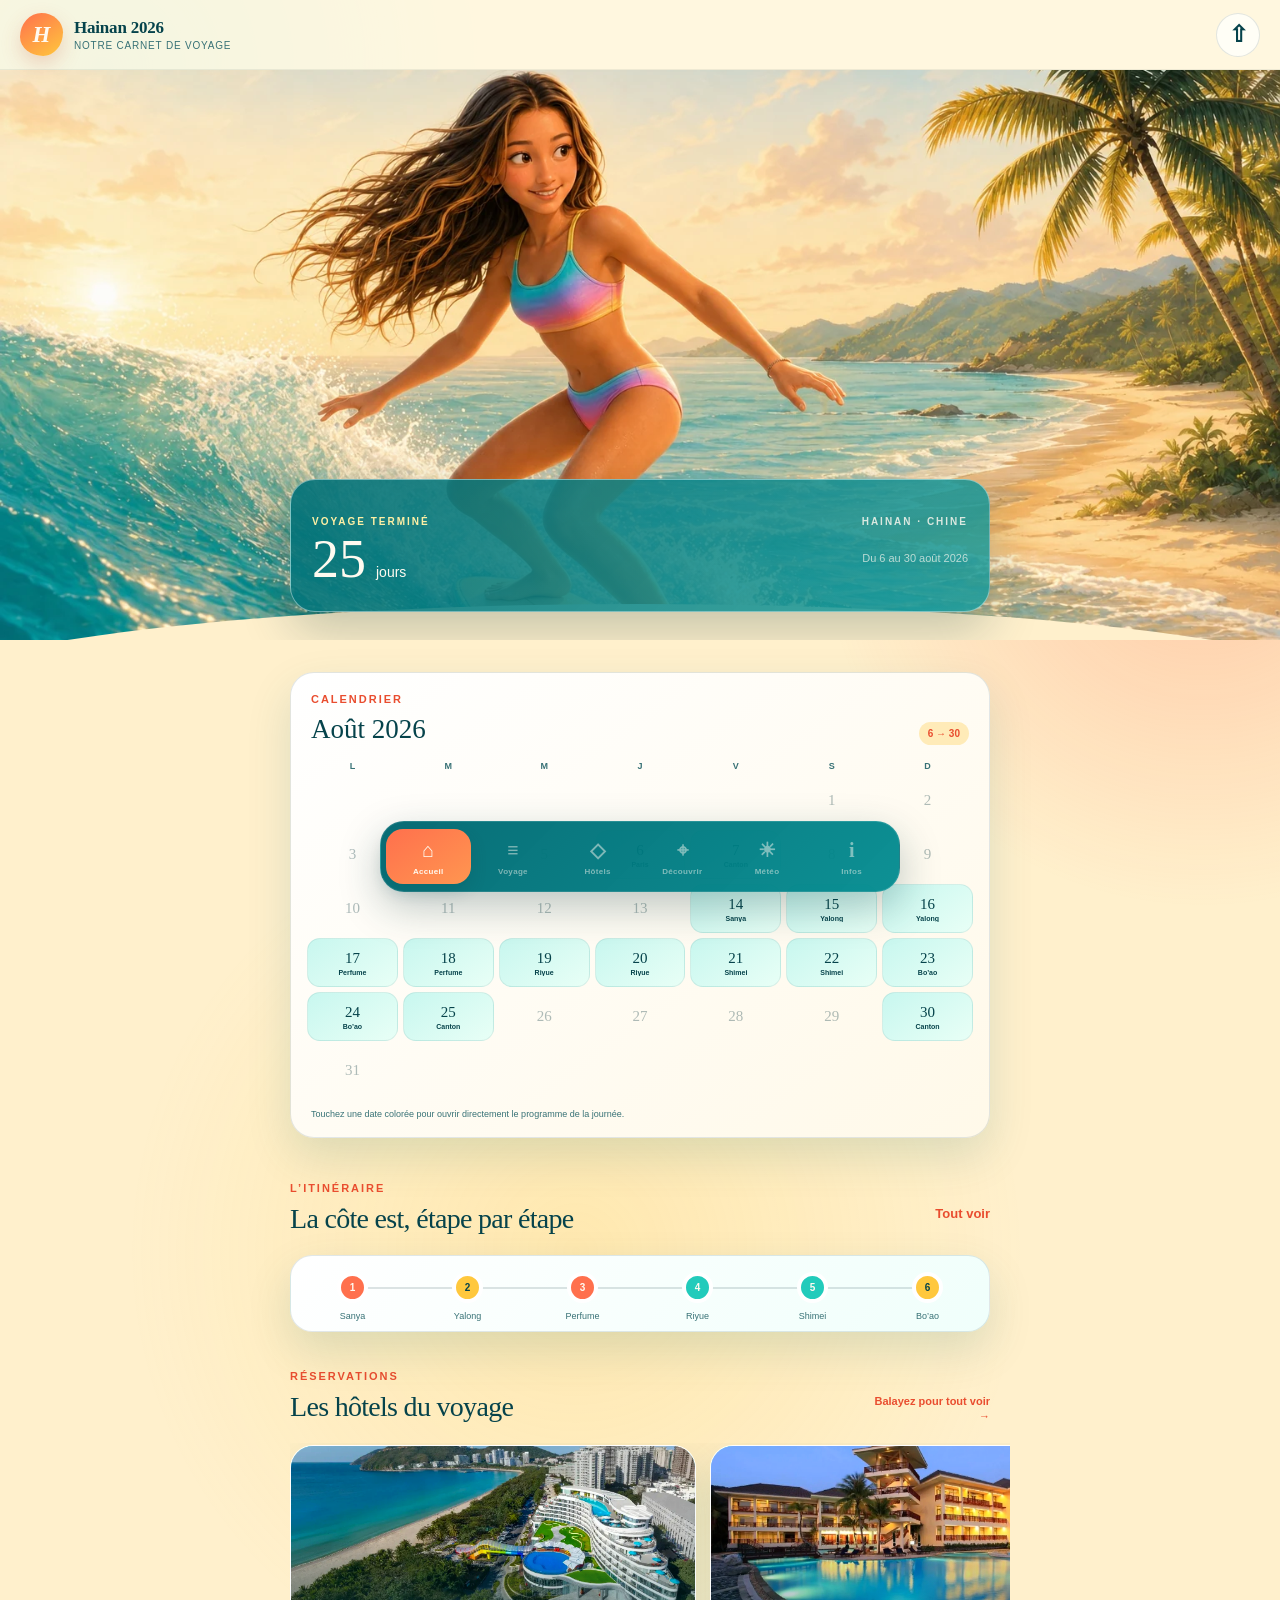
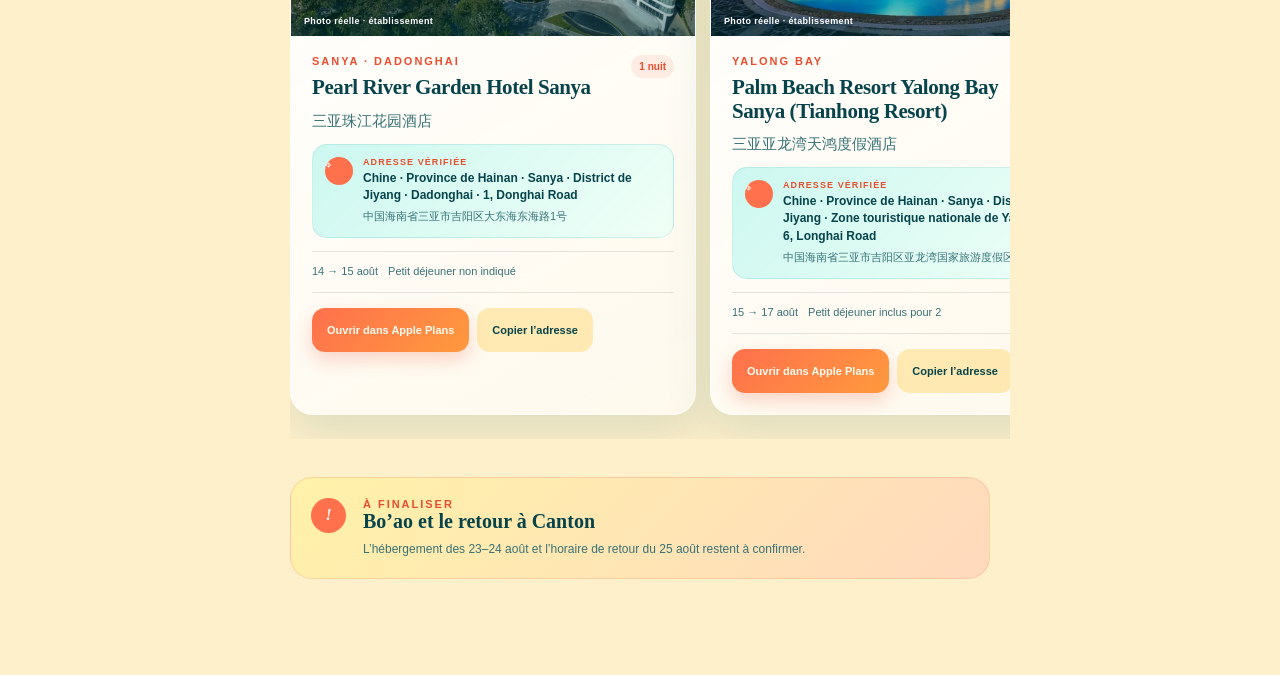
==== commit 063fc229: "Restore original hero colors" ====
--- a/index.html
+++ b/index.html
@@ -1 +1 @@
-<!DOCTYPE html><html lang="fr"><head><meta charSet="utf-8"/><meta name="viewport" content="width=device-width, initial-scale=1, maximum-scale=1, viewport-fit=cover"/><link rel="stylesheet" href="/_next/static/chunks/3oiofujylpxdj.css" data-precedence="next"/><link rel="preload" as="script" fetchPriority="low" href="/_next/static/chunks/3wswpjzndiexb.js"/><script src="/_next/static/chunks/2cnk80_25xk42.js" async=""></script><script src="/_next/static/chunks/2r3q4ckq8cpqu.js" async=""></script><script src="/_next/static/chunks/turbopack-1rlq1qvyjx9so.js" async=""></script><script src="/_next/static/chunks/1ivr6blg-9j_p.js" async=""></script><script src="/_next/static/chunks/1205cmjf255ow.js" async=""></script><meta name="theme-color" content="#f4eee4"/><title>Hainan 2026</title><meta name="description" content="Notre voyage de Paris à Hainan, du 6 au 30 août 2026."/><meta name="application-name" content="Hainan 2026"/><link rel="manifest" href="/manifest.webmanifest"/><meta name="mobile-web-app-capable" content="yes"/><meta name="apple-mobile-web-app-title" content="Hainan 2026"/><meta name="apple-mobile-web-app-status-bar-style" content="black-translucent"/><link rel="icon" href="/icons/icon-192.png" sizes="192x192" type="image/png"/><link rel="icon" href="/icons/icon-512.png" sizes="512x512" type="image/png"/><link rel="apple-touch-icon" href="/icons/apple-touch-icon.png"/><script src="/_next/static/chunks/0cz1d0mv5g_q7.js" noModule=""></script></head><body><div hidden=""><!--$--><!--/$--></div><main class="app-shell"><header class="topbar"><button class="brand" type="button"><span class="brand-mark">H</span><span><strong>Hainan 2026</strong><small>Notre carnet de voyage</small></span></button><button class="install-button" type="button" aria-label="Installer l’application"><span aria-hidden="true">⇧</span></button></header><div class="page-content"><section class="hero"><div class="countdown-card"><p><span>DÉPART DANS</span><span class="countdown-destination">HAINAN · CHINE</span></p><div><strong>12</strong><span>jours</span></div><small>Jeudi 6 août · 12:10 · Paris-CDG T1</small></div></section><section class="content-section calendar-section"><div class="calendar-card"><div class="calendar-title"><div><p class="kicker">CALENDRIER</p><h3>Août 2026</h3></div><span>6 → 30</span></div><div class="calendar-grid calendar-weekdays" aria-hidden="true"><span>L</span><span>M</span><span>M</span><span>J</span><span>V</span><span>S</span><span>D</span></div><div class="calendar-grid" role="grid" aria-label="Calendrier du voyage en août 2026"><span class="calendar-empty"></span><span class="calendar-empty"></span><span class="calendar-empty"></span><span class="calendar-empty"></span><span class="calendar-empty"></span><button type="button" class=" " disabled="" aria-label="1 août, hors voyage" aria-pressed="false"><strong>1</strong></button><button type="button" class=" " disabled="" aria-label="2 août, hors voyage" aria-pressed="false"><strong>2</strong></button><button type="button" class=" " disabled="" aria-label="3 août, hors voyage" aria-pressed="false"><strong>3</strong></button><button type="button" class=" " disabled="" aria-label="4 août, hors voyage" aria-pressed="false"><strong>4</strong></button><button type="button" class=" " disabled="" aria-label="5 août, hors voyage" aria-pressed="false"><strong>5</strong></button><button type="button" class="trip-date " aria-label="6 août, Paris → Canton" aria-pressed="false"><strong>6</strong><small>Paris</small></button><button type="button" class="trip-date " aria-label="7 août, Canton" aria-pressed="false"><strong>7</strong><small>Canton</small></button><button type="button" class=" " disabled="" aria-label="8 août, hors voyage" aria-pressed="false"><strong>8</strong></button><button type="button" class=" " disabled="" aria-label="9 août, hors voyage" aria-pressed="false"><strong>9</strong></button><button type="button" class=" " disabled="" aria-label="10 août, hors voyage" aria-pressed="false"><strong>10</strong></button><button type="button" class=" " disabled="" aria-label="11 août, hors voyage" aria-pressed="false"><strong>11</strong></button><button type="button" class=" " disabled="" aria-label="12 août, hors voyage" aria-pressed="false"><strong>12</strong></button><button type="button" class=" " disabled="" aria-label="13 août, hors voyage" aria-pressed="false"><strong>13</strong></button><button type="button" class="trip-date " aria-label="14 août, Sanya" aria-pressed="false"><strong>14</strong><small>Sanya</small></button><button type="button" class="trip-date " aria-label="15 août, Yalong Bay" aria-pressed="false"><strong>15</strong><small>Yalong</small></button><button type="button" class="trip-date " aria-label="16 août, Yalong Bay" aria-pressed="false"><strong>16</strong><small>Yalong</small></button><button type="button" class="trip-date " aria-label="17 août, Perfume Bay" aria-pressed="false"><strong>17</strong><small>Perfume</small></button><button type="button" class="trip-date " aria-label="18 août, Perfume Bay" aria-pressed="false"><strong>18</strong><small>Perfume</small></button><button type="button" class="trip-date " aria-label="19 août, Riyue Bay" aria-pressed="false"><strong>19</strong><small>Riyue</small></button><button type="button" class="trip-date " aria-label="20 août, Riyue Bay" aria-pressed="false"><strong>20</strong><small>Riyue</small></button><button type="button" class="trip-date " aria-label="21 août, Shimei Bay" aria-pressed="false"><strong>21</strong><small>Shimei</small></button><button type="button" class="trip-date " aria-label="22 août, Shimei Bay" aria-pressed="false"><strong>22</strong><small>Shimei</small></button><button type="button" class="trip-date " aria-label="23 août, Bo’ao" aria-pressed="false"><strong>23</strong><small>Bo’ao</small></button><button type="button" class="trip-date " aria-label="24 août, Bo’ao" aria-pressed="false"><strong>24</strong><small>Bo’ao</small></button><button type="button" class="trip-date " aria-label="25 août, Canton" aria-pressed="false"><strong>25</strong><small>Canton</small></button><button type="button" class=" " disabled="" aria-label="26 août, hors voyage" aria-pressed="false"><strong>26</strong></button><button type="button" class=" " disabled="" aria-label="27 août, hors voyage" aria-pressed="false"><strong>27</strong></button><button type="button" class=" " disabled="" aria-label="28 août, hors voyage" aria-pressed="false"><strong>28</strong></button><button type="button" class=" " disabled="" aria-label="29 août, hors voyage" aria-pressed="false"><strong>29</strong></button><button type="button" class="trip-date " aria-label="30 août, Canton → Paris" aria-pressed="false"><strong>30</strong><small>Canton</small></button><button type="button" class=" " disabled="" aria-label="31 août, hors voyage" aria-pressed="false"><strong>31</strong></button></div><p class="calendar-help">Touchez une date colorée pour ouvrir directement le programme de la journée.</p></div></section><section class="content-section route-overview"><div class="section-heading"><div><p class="kicker">L’ITINÉRAIRE</p><h2>La côte est, étape par étape</h2></div><button class="text-button">Tout voir</button></div><div class="route-strip" aria-label="Les étapes du voyage"><div class="route-stop"><span>1</span><small>Sanya</small></div><div class="route-stop"><span>2</span><small>Yalong</small></div><div class="route-stop"><span>3</span><small>Perfume</small></div><div class="route-stop"><span>4</span><small>Riyue</small></div><div class="route-stop"><span>5</span><small>Shimei</small></div><div class="route-stop"><span>6</span><small>Bo’ao</small></div></div></section><section class="content-section"><div class="section-heading"><div><p class="kicker">RÉSERVATIONS</p><h2>Les hôtels du voyage</h2></div><p class="scroll-hint">Balayez pour tout voir →</p></div><div class="horizontal-scroll"><article class="hotel-card hotel-card-compact"><figure class="hotel-photo"><a class="hotel-photo-link" href="https://fr.trip.com/hotels/detail/?hotelId=372133&amp;locale=fr-FR" target="_blank" rel="noreferrer" aria-label="Voir Pearl River Garden Hotel Sanya sur Trip.com"><img src="/media/hotel-pearl.jpg?v=6" alt="Vue aérienne réelle du Pearl River Garden Hotel et de la plage de Dadonghai" loading="lazy"/></a><figcaption>Photo réelle · établissement</figcaption></figure><div class="hotel-topline"><div><p class="kicker">Sanya · Dadonghai</p><h3>Pearl River Garden Hotel Sanya</h3></div><span class="nights">1 nuit</span></div><p class="chinese-name" lang="zh-CN">三亚珠江花园酒店</p><div class="verified-address"><span class="address-pin" aria-hidden="true">⌖</span><p><small>Adresse vérifiée</small><span class="address-french">Chine · Province de Hainan · Sanya · District de Jiyang · Dadonghai · 1, Donghai Road</span><span class="address-chinese" lang="zh-CN">中国海南省三亚市吉阳区大东海东海路1号</span></p></div><div class="hotel-meta"><span>14 → 15 août</span><span>Petit déjeuner non indiqué</span></div><div class="button-row"><a class="primary-button" href="https://maps.apple.com/?ll=18.221837,109.524307&amp;q=Pearl%20River%20Garden%20Hotel%20Sanya&amp;z=17" target="_blank" rel="noreferrer">Ouvrir dans Apple Plans</a><button class="small-button" type="button">Copier l’adresse</button></div></article><article class="hotel-card hotel-card-compact"><figure class="hotel-photo"><a class="hotel-photo-link" href="https://fr.trip.com/hotels/detail/?hotelId=396523&amp;locale=fr-FR" target="_blank" rel="noreferrer" aria-label="Voir Palm Beach Resort Yalong Bay Sanya (Tianhong Resort) sur Trip.com"><img src="/media/hotel-tianhong.jpg" alt="Vue réelle de la piscine et des bâtiments du Tianhong Resort à Yalong Bay" loading="lazy"/></a><figcaption>Photo réelle · établissement</figcaption></figure><div class="hotel-topline"><div><p class="kicker">Yalong Bay</p><h3>Palm Beach Resort Yalong Bay Sanya (Tianhong Resort)</h3></div><span class="nights">2 nuits</span></div><p class="chinese-name" lang="zh-CN">三亚亚龙湾天鸿度假酒店</p><div class="verified-address"><span class="address-pin" aria-hidden="true">⌖</span><p><small>Adresse vérifiée</small><span class="address-french">Chine · Province de Hainan · Sanya · District de Jiyang · Zone touristique nationale de Yalong Bay · 6, Longhai Road</span><span class="address-chinese" lang="zh-CN">中国海南省三亚市吉阳区亚龙湾国家旅游度假区龙海路6号</span></p></div><div class="hotel-meta"><span>15 → 17 août</span><span>Petit déjeuner inclus pour 2</span></div><div class="button-row"><a class="primary-button" href="https://maps.apple.com/?ll=18.233291,109.653130&amp;q=Palm%20Beach%20Resort%20Yalong%20Bay%20Sanya%20(Tianhong%20Resort)&amp;z=17" target="_blank" rel="noreferrer">Ouvrir dans Apple Plans</a><button class="small-button" type="button">Copier l’adresse</button></div></article><article class="hotel-card hotel-card-compact"><figure class="hotel-photo"><a class="hotel-photo-link" href="https://fr.trip.com/hotels/detail/?hotelId=346757&amp;locale=fr-FR" target="_blank" rel="noreferrer" aria-label="Voir Hainan Narada Resort &amp; Spa Perfume Bay sur Trip.com"><img src="/media/hotel-narada.jpg" alt="Vue réelle de la piscine du Narada Resort ouverte sur la mer à Perfume Bay" loading="lazy"/></a><figcaption>Photo réelle · établissement</figcaption></figure><div class="hotel-topline"><div><p class="kicker">Perfume Bay</p><h3>Hainan Narada Resort &amp; Spa Perfume Bay</h3></div><span class="nights">2 nuits</span></div><p class="chinese-name" lang="zh-CN">陵水香水湾君澜度假酒店</p><div class="verified-address"><span class="address-pin" aria-hidden="true">⌖</span><p><small>Adresse vérifiée</small><span class="address-french">Chine · Province de Hainan · District autonome Li de Lingshui · Zone touristique de Xiangshui Bay · Zone A, parcelle C</span><span class="address-chinese" lang="zh-CN">中国海南省陵水黎族自治县香水湾名胜度假区A区C地块</span></p></div><div class="hotel-meta"><span>17 → 19 août</span><span>Petit déjeuner inclus pour 2</span></div><div class="button-row"><a class="primary-button" href="https://maps.apple.com/?ll=18.564320,110.146018&amp;q=Hainan%20Narada%20Resort%20%26%20Spa%20Perfume%20Bay&amp;z=17" target="_blank" rel="noreferrer">Ouvrir dans Apple Plans</a><button class="small-button" type="button">Copier l’adresse</button></div></article><article class="hotel-card hotel-card-compact"><figure class="hotel-photo"><a class="hotel-photo-link" href="https://fr.trip.com/hotels/detail/?hotelId=132247344&amp;locale=fr-FR" target="_blank" rel="noreferrer" aria-label="Voir UECHAO HOTEL sur Trip.com"><img src="/media/hotel-uechao.jpg?v=9" alt="Vue réelle du UECHAO HOTEL et de son bassin de surf à Riyue Bay" loading="lazy"/></a><figcaption>Photo réelle · établissement</figcaption><span class="surf-photo-badge" aria-label="Surf disponible">🏄 Surf</span></figure><div class="hotel-topline"><div><p class="kicker">Riyue Bay</p><h3>UECHAO HOTEL</h3></div><span class="nights">2 nuits</span></div><p class="chinese-name" lang="zh-CN">万宁日月湾中旅逐浪樾潮酒店</p><div class="verified-address"><span class="address-pin" aria-hidden="true">⌖</span><p><small>Adresse vérifiée</small><span class="address-french">Chine · Province de Hainan · Wanning · Bourg de Liji · Zone touristique de Riyue Bay · 1, Yingbin 1st Road</span><span class="address-chinese" lang="zh-CN">中国海南省万宁市礼纪镇日月湾游览区迎宾一路1号</span></p></div><div class="hotel-meta"><span>19 → 21 août</span><span>Petit déjeuner inclus pour 2</span></div><div class="button-row"><a class="primary-button" href="https://maps.apple.com/?ll=18.628177,110.216261&amp;q=UECHAO%20HOTEL&amp;z=17" target="_blank" rel="noreferrer">Ouvrir dans Apple Plans</a><button class="small-button" type="button">Copier l’adresse</button></div></article><article class="hotel-card hotel-card-compact"><figure class="hotel-photo"><a class="hotel-photo-link" href="https://fr.trip.com/hotels/detail/?hotelId=6293876&amp;locale=fr-FR" target="_blank" rel="noreferrer" aria-label="Voir The Westin Shimei Bay Resort sur Trip.com"><img src="/media/hotel-westin.jpg" alt="Vue aérienne réelle du Westin Shimei Bay Resort entre ses jardins et la plage" loading="lazy"/></a><figcaption>Photo réelle · établissement</figcaption><span class="surf-photo-badge" aria-label="Surf disponible">🏄 Surf</span></figure><div class="hotel-topline"><div><p class="kicker">Shimei Bay</p><h3>The Westin Shimei Bay Resort</h3></div><span class="nights">2 nuits</span></div><p class="chinese-name" lang="zh-CN">万宁石梅湾威斯汀度假酒店</p><div class="verified-address"><span class="address-pin" aria-hidden="true">⌖</span><p><small>Adresse vérifiée</small><span class="address-french">Chine · Province de Hainan · Wanning · Zone touristique de Shimei Bay · 1, Binhai Road</span><span class="address-chinese" lang="zh-CN">中国海南省万宁市石梅湾旅游度假区滨海路1号</span></p></div><div class="hotel-meta"><span>21 → 23 août</span><span>Petit déjeuner inclus pour 2</span></div><div class="button-row"><a class="primary-button" href="https://maps.apple.com/?ll=18.668202,110.276613&amp;q=The%20Westin%20Shimei%20Bay%20Resort&amp;z=17" target="_blank" rel="noreferrer">Ouvrir dans Apple Plans</a><button class="small-button" type="button">Copier l’adresse</button></div></article></div></section><section class="content-section"><div class="alert-card"><span class="alert-icon" aria-hidden="true">!</span><div><p class="kicker">À FINALISER</p><h3>Bo’ao et le retour à Canton</h3><p>L’hébergement des 23–24 août et l’horaire de retour du 25 août restent à confirmer.</p></div></div></section></div><nav class="bottom-nav" aria-label="Navigation principale"><button type="button" class="active" aria-current="page"><span aria-hidden="true">⌂</span><small>Accueil</small></button><button type="button" class=""><span aria-hidden="true">≡</span><small>Voyage</small></button><button type="button" class=""><span aria-hidden="true">◇</span><small>Hôtels</small></button><button type="button" class=""><span aria-hidden="true">⌖</span><small>Découvrir</small></button><button type="button" class=""><span aria-hidden="true">☀</span><small>Météo</small></button><button type="button" class=""><span aria-hidden="true">i</span><small>Infos</small></button></nav></main><!--$--><!--/$--><script src="/_next/static/chunks/3wswpjzndiexb.js" id="_R_" async=""></script><script>(self.__next_f=self.__next_f||[]).push([0])</script><script>self.__next_f.push([1,"1:\"$Sreact.fragment\"\n2:I[59385,[\"/_next/static/chunks/1ivr6blg-9j_p.js\"],\"default\"]\n3:I[4675,[\"/_next/static/chunks/1ivr6blg-9j_p.js\"],\"default\"]\n4:I[69298,[\"/_next/static/chunks/1ivr6blg-9j_p.js\"],\"ClientPageRoot\"]\n5:I[81694,[\"/_next/static/chunks/1ivr6blg-9j_p.js\",\"/_next/static/chunks/1205cmjf255ow.js\"],\"default\"]\n8:I[50129,[\"/_next/static/chunks/1ivr6blg-9j_p.js\"],\"OutletBoundary\"]\n9:\"$Sreact.suspense\"\nb:I[50129,[\"/_next/static/chunks/1ivr6blg-9j_p.js\"],\"ViewportBoundary\"]\nd:I[50129,[\"/_next/static/chunks/1ivr6blg-9j_p.js\"],\"MetadataBoundary\"]\nf:I[96872,[\"/_next/static/chunks/1ivr6blg-9j_p.js\"],\"default\",1]\n:HL[\"/_next/static/chunks/3oiofujylpxdj.css\",\"style\"]\n"])</script><script>self.__next_f.push([1,"0:{\"P\":null,\"c\":[\"\",\"\"],\"q\":\"\",\"i\":false,\"f\":[[[\"\",{\"children\":[\"__PAGE__\",{}]},\"$undefined\",\"$undefined\",16],[[\"$\",\"$1\",\"c\",{\"children\":[[[\"$\",\"link\",\"0\",{\"rel\":\"stylesheet\",\"href\":\"/_next/static/chunks/3oiofujylpxdj.css\",\"precedence\":\"next\",\"crossOrigin\":\"$undefined\",\"nonce\":\"$undefined\"}],[\"$\",\"script\",\"script-0\",{\"src\":\"/_next/static/chunks/1ivr6blg-9j_p.js\",\"async\":true,\"nonce\":\"$undefined\"}]],[\"$\",\"html\",null,{\"lang\":\"fr\",\"children\":[\"$\",\"body\",null,{\"children\":[\"$\",\"$L2\",null,{\"parallelRouterKey\":\"children\",\"error\":\"$undefined\",\"errorStyles\":\"$undefined\",\"errorScripts\":\"$undefined\",\"template\":[\"$\",\"$L3\",null,{}],\"templateStyles\":\"$undefined\",\"templateScripts\":\"$undefined\",\"notFound\":[[[\"$\",\"title\",null,{\"children\":\"404: This page could not be found.\"}],[\"$\",\"div\",null,{\"style\":{\"fontFamily\":\"system-ui,\\\"Segoe UI\\\",Roboto,Helvetica,Arial,sans-serif,\\\"Apple Color Emoji\\\",\\\"Segoe UI Emoji\\\"\",\"height\":\"100vh\",\"textAlign\":\"center\",\"display\":\"flex\",\"flexDirection\":\"column\",\"alignItems\":\"center\",\"justifyContent\":\"center\"},\"children\":[\"$\",\"div\",null,{\"children\":[[\"$\",\"style\",null,{\"dangerouslySetInnerHTML\":{\"__html\":\"body{color:#000;background:#fff;margin:0}.next-error-h1{border-right:1px solid rgba(0,0,0,.3)}@media (prefers-color-scheme:dark){body{color:#fff;background:#000}.next-error-h1{border-right:1px solid rgba(255,255,255,.3)}}\"}}],[\"$\",\"h1\",null,{\"className\":\"next-error-h1\",\"style\":{\"display\":\"inline-block\",\"margin\":\"0 20px 0 0\",\"padding\":\"0 23px 0 0\",\"fontSize\":24,\"fontWeight\":500,\"verticalAlign\":\"top\",\"lineHeight\":\"49px\"},\"children\":404}],[\"$\",\"div\",null,{\"style\":{\"display\":\"inline-block\"},\"children\":[\"$\",\"h2\",null,{\"style\":{\"fontSize\":14,\"fontWeight\":400,\"lineHeight\":\"49px\",\"margin\":0},\"children\":\"This page could not be found.\"}]}]]}]}]],[]],\"forbidden\":\"$undefined\",\"unauthorized\":\"$undefined\"}]}]}]]}],{\"children\":[[\"$\",\"$1\",\"c\",{\"children\":[[\"$\",\"$L4\",null,{\"Component\":\"$5\",\"serverProvidedParams\":{\"searchParams\":{},\"params\":{},\"promises\":[\"$@6\",\"$@7\"]}}],[[\"$\",\"script\",\"script-0\",{\"src\":\"/_next/static/chunks/1205cmjf255ow.js\",\"async\":true,\"nonce\":\"$undefined\"}]],[\"$\",\"$L8\",null,{\"children\":[\"$\",\"$9\",null,{\"name\":\"Next.MetadataOutlet\",\"children\":\"$@a\"}]}]]}],{},null,false,null]},null,false,null],[\"$\",\"$1\",\"h\",{\"children\":[null,[\"$\",\"$Lb\",null,{\"children\":\"$Lc\"}],[\"$\",\"div\",null,{\"hidden\":true,\"children\":[\"$\",\"$Ld\",null,{\"children\":[\"$\",\"$9\",null,{\"name\":\"Next.Metadata\",\"children\":\"$Le\"}]}]}],null]}],false]],\"m\":\"$undefined\",\"G\":[\"$f\",[[\"$\",\"link\",\"0\",{\"rel\":\"stylesheet\",\"href\":\"/_next/static/chunks/3oiofujylpxdj.css\",\"precedence\":\"next\",\"crossOrigin\":\"$undefined\",\"nonce\":\"$undefined\"}]]],\"S\":true,\"h\":null,\"s\":\"$undefined\",\"l\":\"$undefined\",\"p\":\"$undefined\",\"d\":\"$undefined\",\"b\":\"VMKR2cTe8nleQuY5XcHFV\"}\n"])</script><script>self.__next_f.push([1,"6:{}\n7:\"$0:f:0:1:1:children:0:props:children:0:props:serverProvidedParams:params\"\n"])</script><script>self.__next_f.push([1,"c:[[\"$\",\"meta\",\"0\",{\"charSet\":\"utf-8\"}],[\"$\",\"meta\",\"1\",{\"name\":\"viewport\",\"content\":\"width=device-width, initial-scale=1, maximum-scale=1, viewport-fit=cover\"}],[\"$\",\"meta\",\"2\",{\"name\":\"theme-color\",\"content\":\"#f4eee4\"}]]\n"])</script><script>self.__next_f.push([1,"10:I[84465,[\"/_next/static/chunks/1ivr6blg-9j_p.js\"],\"IconMark\"]\na:null\ne:[[\"$\",\"title\",\"0\",{\"children\":\"Hainan 2026\"}],[\"$\",\"meta\",\"1\",{\"name\":\"description\",\"content\":\"Notre voyage de Paris à Hainan, du 6 au 30 août 2026.\"}],[\"$\",\"meta\",\"2\",{\"name\":\"application-name\",\"content\":\"Hainan 2026\"}],[\"$\",\"link\",\"3\",{\"rel\":\"manifest\",\"href\":\"/manifest.webmanifest\",\"crossOrigin\":\"$undefined\"}],[\"$\",\"meta\",\"4\",{\"name\":\"mobile-web-app-capable\",\"content\":\"yes\"}],[\"$\",\"meta\",\"5\",{\"name\":\"apple-mobile-web-app-title\",\"content\":\"Hainan 2026\"}],[\"$\",\"meta\",\"6\",{\"name\":\"apple-mobile-web-app-status-bar-style\",\"content\":\"black-translucent\"}],[\"$\",\"link\",\"7\",{\"rel\":\"icon\",\"href\":\"/icons/icon-192.png\",\"sizes\":\"192x192\",\"type\":\"image/png\"}],[\"$\",\"link\",\"8\",{\"rel\":\"icon\",\"href\":\"/icons/icon-512.png\",\"sizes\":\"512x512\",\"type\":\"image/png\"}],[\"$\",\"link\",\"9\",{\"rel\":\"apple-touch-icon\",\"href\":\"/icons/apple-touch-icon.png\"}],[\"$\",\"$L10\",\"10\",{}]]\n"])</script></body></html>+<!DOCTYPE html><html lang="fr"><head><meta charSet="utf-8"/><meta name="viewport" content="width=device-width, initial-scale=1, maximum-scale=1, viewport-fit=cover"/><link rel="stylesheet" href="/_next/static/chunks/1wm_edz2wr0y_.css" data-precedence="next"/><link rel="preload" as="script" fetchPriority="low" href="/_next/static/chunks/3wswpjzndiexb.js"/><script src="/_next/static/chunks/2cnk80_25xk42.js" async=""></script><script src="/_next/static/chunks/2r3q4ckq8cpqu.js" async=""></script><script src="/_next/static/chunks/turbopack-1rlq1qvyjx9so.js" async=""></script><script src="/_next/static/chunks/1ivr6blg-9j_p.js" async=""></script><script src="/_next/static/chunks/1205cmjf255ow.js" async=""></script><meta name="theme-color" content="#f4eee4"/><title>Hainan 2026</title><meta name="description" content="Notre voyage de Paris à Hainan, du 6 au 30 août 2026."/><meta name="application-name" content="Hainan 2026"/><link rel="manifest" href="/manifest.webmanifest"/><meta name="mobile-web-app-capable" content="yes"/><meta name="apple-mobile-web-app-title" content="Hainan 2026"/><meta name="apple-mobile-web-app-status-bar-style" content="black-translucent"/><link rel="icon" href="/icons/icon-192.png" sizes="192x192" type="image/png"/><link rel="icon" href="/icons/icon-512.png" sizes="512x512" type="image/png"/><link rel="apple-touch-icon" href="/icons/apple-touch-icon.png"/><script src="/_next/static/chunks/0cz1d0mv5g_q7.js" noModule=""></script></head><body><div hidden=""><!--$--><!--/$--></div><main class="app-shell"><header class="topbar"><button class="brand" type="button"><span class="brand-mark">H</span><span><strong>Hainan 2026</strong><small>Notre carnet de voyage</small></span></button><button class="install-button" type="button" aria-label="Installer l’application"><span aria-hidden="true">⇧</span></button></header><div class="page-content"><section class="hero"><div class="countdown-card"><p><span>DÉPART DANS</span><span class="countdown-destination">HAINAN · CHINE</span></p><div><strong>12</strong><span>jours</span></div><small>Jeudi 6 août · 12:10 · Paris-CDG T1</small></div></section><section class="content-section calendar-section"><div class="calendar-card"><div class="calendar-title"><div><p class="kicker">CALENDRIER</p><h3>Août 2026</h3></div><span>6 → 30</span></div><div class="calendar-grid calendar-weekdays" aria-hidden="true"><span>L</span><span>M</span><span>M</span><span>J</span><span>V</span><span>S</span><span>D</span></div><div class="calendar-grid" role="grid" aria-label="Calendrier du voyage en août 2026"><span class="calendar-empty"></span><span class="calendar-empty"></span><span class="calendar-empty"></span><span class="calendar-empty"></span><span class="calendar-empty"></span><button type="button" class=" " disabled="" aria-label="1 août, hors voyage" aria-pressed="false"><strong>1</strong></button><button type="button" class=" " disabled="" aria-label="2 août, hors voyage" aria-pressed="false"><strong>2</strong></button><button type="button" class=" " disabled="" aria-label="3 août, hors voyage" aria-pressed="false"><strong>3</strong></button><button type="button" class=" " disabled="" aria-label="4 août, hors voyage" aria-pressed="false"><strong>4</strong></button><button type="button" class=" " disabled="" aria-label="5 août, hors voyage" aria-pressed="false"><strong>5</strong></button><button type="button" class="trip-date " aria-label="6 août, Paris → Canton" aria-pressed="false"><strong>6</strong><small>Paris</small></button><button type="button" class="trip-date " aria-label="7 août, Canton" aria-pressed="false"><strong>7</strong><small>Canton</small></button><button type="button" class=" " disabled="" aria-label="8 août, hors voyage" aria-pressed="false"><strong>8</strong></button><button type="button" class=" " disabled="" aria-label="9 août, hors voyage" aria-pressed="false"><strong>9</strong></button><button type="button" class=" " disabled="" aria-label="10 août, hors voyage" aria-pressed="false"><strong>10</strong></button><button type="button" class=" " disabled="" aria-label="11 août, hors voyage" aria-pressed="false"><strong>11</strong></button><button type="button" class=" " disabled="" aria-label="12 août, hors voyage" aria-pressed="false"><strong>12</strong></button><button type="button" class=" " disabled="" aria-label="13 août, hors voyage" aria-pressed="false"><strong>13</strong></button><button type="button" class="trip-date " aria-label="14 août, Sanya" aria-pressed="false"><strong>14</strong><small>Sanya</small></button><button type="button" class="trip-date " aria-label="15 août, Yalong Bay" aria-pressed="false"><strong>15</strong><small>Yalong</small></button><button type="button" class="trip-date " aria-label="16 août, Yalong Bay" aria-pressed="false"><strong>16</strong><small>Yalong</small></button><button type="button" class="trip-date " aria-label="17 août, Perfume Bay" aria-pressed="false"><strong>17</strong><small>Perfume</small></button><button type="button" class="trip-date " aria-label="18 août, Perfume Bay" aria-pressed="false"><strong>18</strong><small>Perfume</small></button><button type="button" class="trip-date " aria-label="19 août, Riyue Bay" aria-pressed="false"><strong>19</strong><small>Riyue</small></button><button type="button" class="trip-date " aria-label="20 août, Riyue Bay" aria-pressed="false"><strong>20</strong><small>Riyue</small></button><button type="button" class="trip-date " aria-label="21 août, Shimei Bay" aria-pressed="false"><strong>21</strong><small>Shimei</small></button><button type="button" class="trip-date " aria-label="22 août, Shimei Bay" aria-pressed="false"><strong>22</strong><small>Shimei</small></button><button type="button" class="trip-date " aria-label="23 août, Bo’ao" aria-pressed="false"><strong>23</strong><small>Bo’ao</small></button><button type="button" class="trip-date " aria-label="24 août, Bo’ao" aria-pressed="false"><strong>24</strong><small>Bo’ao</small></button><button type="button" class="trip-date " aria-label="25 août, Canton" aria-pressed="false"><strong>25</strong><small>Canton</small></button><button type="button" class=" " disabled="" aria-label="26 août, hors voyage" aria-pressed="false"><strong>26</strong></button><button type="button" class=" " disabled="" aria-label="27 août, hors voyage" aria-pressed="false"><strong>27</strong></button><button type="button" class=" " disabled="" aria-label="28 août, hors voyage" aria-pressed="false"><strong>28</strong></button><button type="button" class=" " disabled="" aria-label="29 août, hors voyage" aria-pressed="false"><strong>29</strong></button><button type="button" class="trip-date " aria-label="30 août, Canton → Paris" aria-pressed="false"><strong>30</strong><small>Canton</small></button><button type="button" class=" " disabled="" aria-label="31 août, hors voyage" aria-pressed="false"><strong>31</strong></button></div><p class="calendar-help">Touchez une date colorée pour ouvrir directement le programme de la journée.</p></div></section><section class="content-section route-overview"><div class="section-heading"><div><p class="kicker">L’ITINÉRAIRE</p><h2>La côte est, étape par étape</h2></div><button class="text-button">Tout voir</button></div><div class="route-strip" aria-label="Les étapes du voyage"><div class="route-stop"><span>1</span><small>Sanya</small></div><div class="route-stop"><span>2</span><small>Yalong</small></div><div class="route-stop"><span>3</span><small>Perfume</small></div><div class="route-stop"><span>4</span><small>Riyue</small></div><div class="route-stop"><span>5</span><small>Shimei</small></div><div class="route-stop"><span>6</span><small>Bo’ao</small></div></div></section><section class="content-section"><div class="section-heading"><div><p class="kicker">RÉSERVATIONS</p><h2>Les hôtels du voyage</h2></div><p class="scroll-hint">Balayez pour tout voir →</p></div><div class="horizontal-scroll"><article class="hotel-card hotel-card-compact"><figure class="hotel-photo"><a class="hotel-photo-link" href="https://fr.trip.com/hotels/detail/?hotelId=372133&amp;locale=fr-FR" target="_blank" rel="noreferrer" aria-label="Voir Pearl River Garden Hotel Sanya sur Trip.com"><img src="/media/hotel-pearl.jpg?v=6" alt="Vue aérienne réelle du Pearl River Garden Hotel et de la plage de Dadonghai" loading="lazy"/></a><figcaption>Photo réelle · établissement</figcaption></figure><div class="hotel-topline"><div><p class="kicker">Sanya · Dadonghai</p><h3>Pearl River Garden Hotel Sanya</h3></div><span class="nights">1 nuit</span></div><p class="chinese-name" lang="zh-CN">三亚珠江花园酒店</p><div class="verified-address"><span class="address-pin" aria-hidden="true">⌖</span><p><small>Adresse vérifiée</small><span class="address-french">Chine · Province de Hainan · Sanya · District de Jiyang · Dadonghai · 1, Donghai Road</span><span class="address-chinese" lang="zh-CN">中国海南省三亚市吉阳区大东海东海路1号</span></p></div><div class="hotel-meta"><span>14 → 15 août</span><span>Petit déjeuner non indiqué</span></div><div class="button-row"><a class="primary-button" href="https://maps.apple.com/?ll=18.221837,109.524307&amp;q=Pearl%20River%20Garden%20Hotel%20Sanya&amp;z=17" target="_blank" rel="noreferrer">Ouvrir dans Apple Plans</a><button class="small-button" type="button">Copier l’adresse</button></div></article><article class="hotel-card hotel-card-compact"><figure class="hotel-photo"><a class="hotel-photo-link" href="https://fr.trip.com/hotels/detail/?hotelId=396523&amp;locale=fr-FR" target="_blank" rel="noreferrer" aria-label="Voir Palm Beach Resort Yalong Bay Sanya (Tianhong Resort) sur Trip.com"><img src="/media/hotel-tianhong.jpg" alt="Vue réelle de la piscine et des bâtiments du Tianhong Resort à Yalong Bay" loading="lazy"/></a><figcaption>Photo réelle · établissement</figcaption></figure><div class="hotel-topline"><div><p class="kicker">Yalong Bay</p><h3>Palm Beach Resort Yalong Bay Sanya (Tianhong Resort)</h3></div><span class="nights">2 nuits</span></div><p class="chinese-name" lang="zh-CN">三亚亚龙湾天鸿度假酒店</p><div class="verified-address"><span class="address-pin" aria-hidden="true">⌖</span><p><small>Adresse vérifiée</small><span class="address-french">Chine · Province de Hainan · Sanya · District de Jiyang · Zone touristique nationale de Yalong Bay · 6, Longhai Road</span><span class="address-chinese" lang="zh-CN">中国海南省三亚市吉阳区亚龙湾国家旅游度假区龙海路6号</span></p></div><div class="hotel-meta"><span>15 → 17 août</span><span>Petit déjeuner inclus pour 2</span></div><div class="button-row"><a class="primary-button" href="https://maps.apple.com/?ll=18.233291,109.653130&amp;q=Palm%20Beach%20Resort%20Yalong%20Bay%20Sanya%20(Tianhong%20Resort)&amp;z=17" target="_blank" rel="noreferrer">Ouvrir dans Apple Plans</a><button class="small-button" type="button">Copier l’adresse</button></div></article><article class="hotel-card hotel-card-compact"><figure class="hotel-photo"><a class="hotel-photo-link" href="https://fr.trip.com/hotels/detail/?hotelId=346757&amp;locale=fr-FR" target="_blank" rel="noreferrer" aria-label="Voir Hainan Narada Resort &amp; Spa Perfume Bay sur Trip.com"><img src="/media/hotel-narada.jpg" alt="Vue réelle de la piscine du Narada Resort ouverte sur la mer à Perfume Bay" loading="lazy"/></a><figcaption>Photo réelle · établissement</figcaption></figure><div class="hotel-topline"><div><p class="kicker">Perfume Bay</p><h3>Hainan Narada Resort &amp; Spa Perfume Bay</h3></div><span class="nights">2 nuits</span></div><p class="chinese-name" lang="zh-CN">陵水香水湾君澜度假酒店</p><div class="verified-address"><span class="address-pin" aria-hidden="true">⌖</span><p><small>Adresse vérifiée</small><span class="address-french">Chine · Province de Hainan · District autonome Li de Lingshui · Zone touristique de Xiangshui Bay · Zone A, parcelle C</span><span class="address-chinese" lang="zh-CN">中国海南省陵水黎族自治县香水湾名胜度假区A区C地块</span></p></div><div class="hotel-meta"><span>17 → 19 août</span><span>Petit déjeuner inclus pour 2</span></div><div class="button-row"><a class="primary-button" href="https://maps.apple.com/?ll=18.564320,110.146018&amp;q=Hainan%20Narada%20Resort%20%26%20Spa%20Perfume%20Bay&amp;z=17" target="_blank" rel="noreferrer">Ouvrir dans Apple Plans</a><button class="small-button" type="button">Copier l’adresse</button></div></article><article class="hotel-card hotel-card-compact"><figure class="hotel-photo"><a class="hotel-photo-link" href="https://fr.trip.com/hotels/detail/?hotelId=132247344&amp;locale=fr-FR" target="_blank" rel="noreferrer" aria-label="Voir UECHAO HOTEL sur Trip.com"><img src="/media/hotel-uechao.jpg?v=9" alt="Vue réelle du UECHAO HOTEL et de son bassin de surf à Riyue Bay" loading="lazy"/></a><figcaption>Photo réelle · établissement</figcaption><span class="surf-photo-badge" aria-label="Surf disponible">🏄 Surf</span></figure><div class="hotel-topline"><div><p class="kicker">Riyue Bay</p><h3>UECHAO HOTEL</h3></div><span class="nights">2 nuits</span></div><p class="chinese-name" lang="zh-CN">万宁日月湾中旅逐浪樾潮酒店</p><div class="verified-address"><span class="address-pin" aria-hidden="true">⌖</span><p><small>Adresse vérifiée</small><span class="address-french">Chine · Province de Hainan · Wanning · Bourg de Liji · Zone touristique de Riyue Bay · 1, Yingbin 1st Road</span><span class="address-chinese" lang="zh-CN">中国海南省万宁市礼纪镇日月湾游览区迎宾一路1号</span></p></div><div class="hotel-meta"><span>19 → 21 août</span><span>Petit déjeuner inclus pour 2</span></div><div class="button-row"><a class="primary-button" href="https://maps.apple.com/?ll=18.628177,110.216261&amp;q=UECHAO%20HOTEL&amp;z=17" target="_blank" rel="noreferrer">Ouvrir dans Apple Plans</a><button class="small-button" type="button">Copier l’adresse</button></div></article><article class="hotel-card hotel-card-compact"><figure class="hotel-photo"><a class="hotel-photo-link" href="https://fr.trip.com/hotels/detail/?hotelId=6293876&amp;locale=fr-FR" target="_blank" rel="noreferrer" aria-label="Voir The Westin Shimei Bay Resort sur Trip.com"><img src="/media/hotel-westin.jpg" alt="Vue aérienne réelle du Westin Shimei Bay Resort entre ses jardins et la plage" loading="lazy"/></a><figcaption>Photo réelle · établissement</figcaption><span class="surf-photo-badge" aria-label="Surf disponible">🏄 Surf</span></figure><div class="hotel-topline"><div><p class="kicker">Shimei Bay</p><h3>The Westin Shimei Bay Resort</h3></div><span class="nights">2 nuits</span></div><p class="chinese-name" lang="zh-CN">万宁石梅湾威斯汀度假酒店</p><div class="verified-address"><span class="address-pin" aria-hidden="true">⌖</span><p><small>Adresse vérifiée</small><span class="address-french">Chine · Province de Hainan · Wanning · Zone touristique de Shimei Bay · 1, Binhai Road</span><span class="address-chinese" lang="zh-CN">中国海南省万宁市石梅湾旅游度假区滨海路1号</span></p></div><div class="hotel-meta"><span>21 → 23 août</span><span>Petit déjeuner inclus pour 2</span></div><div class="button-row"><a class="primary-button" href="https://maps.apple.com/?ll=18.668202,110.276613&amp;q=The%20Westin%20Shimei%20Bay%20Resort&amp;z=17" target="_blank" rel="noreferrer">Ouvrir dans Apple Plans</a><button class="small-button" type="button">Copier l’adresse</button></div></article></div></section><section class="content-section"><div class="alert-card"><span class="alert-icon" aria-hidden="true">!</span><div><p class="kicker">À FINALISER</p><h3>Bo’ao et le retour à Canton</h3><p>L’hébergement des 23–24 août et l’horaire de retour du 25 août restent à confirmer.</p></div></div></section></div><nav class="bottom-nav" aria-label="Navigation principale"><button type="button" class="active" aria-current="page"><span aria-hidden="true">⌂</span><small>Accueil</small></button><button type="button" class=""><span aria-hidden="true">≡</span><small>Voyage</small></button><button type="button" class=""><span aria-hidden="true">◇</span><small>Hôtels</small></button><button type="button" class=""><span aria-hidden="true">⌖</span><small>Découvrir</small></button><button type="button" class=""><span aria-hidden="true">☀</span><small>Météo</small></button><button type="button" class=""><span aria-hidden="true">i</span><small>Infos</small></button></nav></main><!--$--><!--/$--><script src="/_next/static/chunks/3wswpjzndiexb.js" id="_R_" async=""></script><script>(self.__next_f=self.__next_f||[]).push([0])</script><script>self.__next_f.push([1,"1:\"$Sreact.fragment\"\n2:I[59385,[\"/_next/static/chunks/1ivr6blg-9j_p.js\"],\"default\"]\n3:I[4675,[\"/_next/static/chunks/1ivr6blg-9j_p.js\"],\"default\"]\n4:I[69298,[\"/_next/static/chunks/1ivr6blg-9j_p.js\"],\"ClientPageRoot\"]\n5:I[81694,[\"/_next/static/chunks/1ivr6blg-9j_p.js\",\"/_next/static/chunks/1205cmjf255ow.js\"],\"default\"]\n8:I[50129,[\"/_next/static/chunks/1ivr6blg-9j_p.js\"],\"OutletBoundary\"]\n9:\"$Sreact.suspense\"\nb:I[50129,[\"/_next/static/chunks/1ivr6blg-9j_p.js\"],\"ViewportBoundary\"]\nd:I[50129,[\"/_next/static/chunks/1ivr6blg-9j_p.js\"],\"MetadataBoundary\"]\nf:I[96872,[\"/_next/static/chunks/1ivr6blg-9j_p.js\"],\"default\",1]\n:HL[\"/_next/static/chunks/1wm_edz2wr0y_.css\",\"style\"]\n"])</script><script>self.__next_f.push([1,"0:{\"P\":null,\"c\":[\"\",\"\"],\"q\":\"\",\"i\":false,\"f\":[[[\"\",{\"children\":[\"__PAGE__\",{}]},\"$undefined\",\"$undefined\",16],[[\"$\",\"$1\",\"c\",{\"children\":[[[\"$\",\"link\",\"0\",{\"rel\":\"stylesheet\",\"href\":\"/_next/static/chunks/1wm_edz2wr0y_.css\",\"precedence\":\"next\",\"crossOrigin\":\"$undefined\",\"nonce\":\"$undefined\"}],[\"$\",\"script\",\"script-0\",{\"src\":\"/_next/static/chunks/1ivr6blg-9j_p.js\",\"async\":true,\"nonce\":\"$undefined\"}]],[\"$\",\"html\",null,{\"lang\":\"fr\",\"children\":[\"$\",\"body\",null,{\"children\":[\"$\",\"$L2\",null,{\"parallelRouterKey\":\"children\",\"error\":\"$undefined\",\"errorStyles\":\"$undefined\",\"errorScripts\":\"$undefined\",\"template\":[\"$\",\"$L3\",null,{}],\"templateStyles\":\"$undefined\",\"templateScripts\":\"$undefined\",\"notFound\":[[[\"$\",\"title\",null,{\"children\":\"404: This page could not be found.\"}],[\"$\",\"div\",null,{\"style\":{\"fontFamily\":\"system-ui,\\\"Segoe UI\\\",Roboto,Helvetica,Arial,sans-serif,\\\"Apple Color Emoji\\\",\\\"Segoe UI Emoji\\\"\",\"height\":\"100vh\",\"textAlign\":\"center\",\"display\":\"flex\",\"flexDirection\":\"column\",\"alignItems\":\"center\",\"justifyContent\":\"center\"},\"children\":[\"$\",\"div\",null,{\"children\":[[\"$\",\"style\",null,{\"dangerouslySetInnerHTML\":{\"__html\":\"body{color:#000;background:#fff;margin:0}.next-error-h1{border-right:1px solid rgba(0,0,0,.3)}@media (prefers-color-scheme:dark){body{color:#fff;background:#000}.next-error-h1{border-right:1px solid rgba(255,255,255,.3)}}\"}}],[\"$\",\"h1\",null,{\"className\":\"next-error-h1\",\"style\":{\"display\":\"inline-block\",\"margin\":\"0 20px 0 0\",\"padding\":\"0 23px 0 0\",\"fontSize\":24,\"fontWeight\":500,\"verticalAlign\":\"top\",\"lineHeight\":\"49px\"},\"children\":404}],[\"$\",\"div\",null,{\"style\":{\"display\":\"inline-block\"},\"children\":[\"$\",\"h2\",null,{\"style\":{\"fontSize\":14,\"fontWeight\":400,\"lineHeight\":\"49px\",\"margin\":0},\"children\":\"This page could not be found.\"}]}]]}]}]],[]],\"forbidden\":\"$undefined\",\"unauthorized\":\"$undefined\"}]}]}]]}],{\"children\":[[\"$\",\"$1\",\"c\",{\"children\":[[\"$\",\"$L4\",null,{\"Component\":\"$5\",\"serverProvidedParams\":{\"searchParams\":{},\"params\":{},\"promises\":[\"$@6\",\"$@7\"]}}],[[\"$\",\"script\",\"script-0\",{\"src\":\"/_next/static/chunks/1205cmjf255ow.js\",\"async\":true,\"nonce\":\"$undefined\"}]],[\"$\",\"$L8\",null,{\"children\":[\"$\",\"$9\",null,{\"name\":\"Next.MetadataOutlet\",\"children\":\"$@a\"}]}]]}],{},null,false,null]},null,false,null],[\"$\",\"$1\",\"h\",{\"children\":[null,[\"$\",\"$Lb\",null,{\"children\":\"$Lc\"}],[\"$\",\"div\",null,{\"hidden\":true,\"children\":[\"$\",\"$Ld\",null,{\"children\":[\"$\",\"$9\",null,{\"name\":\"Next.Metadata\",\"children\":\"$Le\"}]}]}],null]}],false]],\"m\":\"$undefined\",\"G\":[\"$f\",[[\"$\",\"link\",\"0\",{\"rel\":\"stylesheet\",\"href\":\"/_next/static/chunks/1wm_edz2wr0y_.css\",\"precedence\":\"next\",\"crossOrigin\":\"$undefined\",\"nonce\":\"$undefined\"}]]],\"S\":true,\"h\":null,\"s\":\"$undefined\",\"l\":\"$undefined\",\"p\":\"$undefined\",\"d\":\"$undefined\",\"b\":\"gHWcl_eknpjJ6dgdx_Nf8\"}\n"])</script><script>self.__next_f.push([1,"6:{}\n7:\"$0:f:0:1:1:children:0:props:children:0:props:serverProvidedParams:params\"\n"])</script><script>self.__next_f.push([1,"c:[[\"$\",\"meta\",\"0\",{\"charSet\":\"utf-8\"}],[\"$\",\"meta\",\"1\",{\"name\":\"viewport\",\"content\":\"width=device-width, initial-scale=1, maximum-scale=1, viewport-fit=cover\"}],[\"$\",\"meta\",\"2\",{\"name\":\"theme-color\",\"content\":\"#f4eee4\"}]]\n"])</script><script>self.__next_f.push([1,"10:I[84465,[\"/_next/static/chunks/1ivr6blg-9j_p.js\"],\"IconMark\"]\na:null\ne:[[\"$\",\"title\",\"0\",{\"children\":\"Hainan 2026\"}],[\"$\",\"meta\",\"1\",{\"name\":\"description\",\"content\":\"Notre voyage de Paris à Hainan, du 6 au 30 août 2026.\"}],[\"$\",\"meta\",\"2\",{\"name\":\"application-name\",\"content\":\"Hainan 2026\"}],[\"$\",\"link\",\"3\",{\"rel\":\"manifest\",\"href\":\"/manifest.webmanifest\",\"crossOrigin\":\"$undefined\"}],[\"$\",\"meta\",\"4\",{\"name\":\"mobile-web-app-capable\",\"content\":\"yes\"}],[\"$\",\"meta\",\"5\",{\"name\":\"apple-mobile-web-app-title\",\"content\":\"Hainan 2026\"}],[\"$\",\"meta\",\"6\",{\"name\":\"apple-mobile-web-app-status-bar-style\",\"content\":\"black-translucent\"}],[\"$\",\"link\",\"7\",{\"rel\":\"icon\",\"href\":\"/icons/icon-192.png\",\"sizes\":\"192x192\",\"type\":\"image/png\"}],[\"$\",\"link\",\"8\",{\"rel\":\"icon\",\"href\":\"/icons/icon-512.png\",\"sizes\":\"512x512\",\"type\":\"image/png\"}],[\"$\",\"link\",\"9\",{\"rel\":\"apple-touch-icon\",\"href\":\"/icons/apple-touch-icon.png\"}],[\"$\",\"$L10\",\"10\",{}]]\n"])</script></body></html>
--- a/_next/static/chunks/1wm_edz2wr0y_.css
+++ b/_next/static/chunks/1wm_edz2wr0y_.css
@@ -0,0 +1 @@
+:root{--ink:#06434b;--ink-soft:#387276;--coral:#ff704d;--coral-dark:#e94d2f;--aqua:#c8f7ef;--aqua-strong:#22cbbb;--sand:#fff0cc;--cream:#fffaf0;--sun:#ffc83d;--sky:#5dd6ea;--leaf:#19a978;--white:#fff;--line:#123d421f;--shadow:0 18px 45px #0a646524}*{box-sizing:border-box}html{background:var(--sand);scroll-behavior:smooth;-webkit-text-size-adjust:100%}body{color:var(--ink);background:radial-gradient(circle at 8% 3%, #5dd6ea7a, transparent 25rem), radial-gradient(circle at 94% 23%, #ff704d4d, transparent 24rem), radial-gradient(circle at 45% 55%, #ffc83d33, transparent 28rem), var(--sand);-webkit-font-smoothing:antialiased;margin:0;font-family:-apple-system,BlinkMacSystemFont,SF Pro Display,Helvetica Neue,Arial,sans-serif;overflow-x:hidden}button,a{-webkit-tap-highlight-color:transparent}button{color:inherit;font:inherit}.app-shell{min-height:100dvh;padding-bottom:calc(92px + env(safe-area-inset-bottom))}.topbar{z-index:30;min-height:calc(70px + env(safe-area-inset-top));padding:calc(12px + env(safe-area-inset-top)) 20px 12px;-webkit-backdrop-filter:blur(18px)saturate(140%);background:#fff9e2db;border-bottom:1px solid #123d4212;justify-content:space-between;align-items:center;display:flex;position:sticky;top:0}.brand{text-align:left;background:0 0;border:0;align-items:center;gap:11px;padding:0;display:flex}.brand-mark,.sheet-icon{width:43px;height:43px;color:var(--cream);background:linear-gradient(145deg, var(--coral), var(--sun));border-radius:50% 50% 46% 54%/56% 45% 55% 44%;place-items:center;font-family:Georgia,serif;font-size:23px;font-style:italic;font-weight:700;display:grid;box-shadow:0 8px 20px #cf543838}.brand strong,.brand small{display:block}.brand strong{letter-spacing:-.2px;font-family:Georgia,Times New Roman,serif;font-size:17px}.brand small{color:var(--ink-soft);letter-spacing:.08em;text-transform:uppercase;margin-top:2px;font-size:10px}.install-button{border:1px solid var(--line);background:#ffffffb3;border-radius:50%;place-items:center;width:44px;height:44px;font-size:23px;font-weight:600;display:grid}.page-content{min-height:75vh}.hero{min-height:520px;color:var(--cream);background-color:#0b7681;background-image:url(/hero-hainan-surf-v2.webp);background-position:top;background-repeat:no-repeat;background-size:100%;padding:54px 24px 25px;position:relative;overflow:hidden}.hero:after{content:"";pointer-events:none;background:var(--sand);border-radius:50% 50% 0 0/100% 100% 0 0;width:120%;height:108px;position:absolute;bottom:-72px;right:-10%}.kicker{color:var(--coral-dark);letter-spacing:.18em;text-transform:uppercase;margin:0 0 9px;font-size:11px;font-weight:800}.page-intro h1{letter-spacing:-.045em;margin:0;font-family:Georgia,Times New Roman,serif;font-size:clamp(43px,12vw,62px);font-weight:500;line-height:.96}.countdown-card{z-index:3;min-height:133px;color:var(--cream);-webkit-backdrop-filter:blur(18px)saturate(125%);background:linear-gradient(135deg,#006f76e6,#139b9cd1);border:1px solid #ffffff6b;border-radius:25px;grid-template-columns:minmax(110px,1fr) minmax(135px,1fr);align-items:end;column-gap:14px;padding:20px 21px;display:grid;position:absolute;bottom:28px;left:22px;right:22px;box-shadow:0 20px 50px #123d423d}.countdown-card p{color:#fff0a5;letter-spacing:.2em;grid-column:1/-1;justify-content:space-between;gap:12px;margin:0;font-size:10px;font-weight:800;display:flex}.countdown-card .countdown-destination{color:#fffaf2d1;text-align:right}.countdown-card>div{align-self:center;align-items:baseline;gap:10px;display:flex}.countdown-card strong{font-family:Georgia,serif;font-size:54px;font-weight:500;line-height:.9}.countdown-card>div span{font-size:14px}.countdown-card small{color:#fffaf2ad;text-align:right;place-self:center end;max-width:126px;font-size:11px;line-height:1.4}.content-section,.page-section{width:min(100%,740px);margin:0 auto;padding:34px 20px 4px}.route-overview{padding-top:40px}.calendar-section{padding-top:32px}.calendar-card{background:linear-gradient(145deg, var(--white), #fff9e9);border:1px solid var(--line);box-shadow:var(--shadow);border-radius:24px;padding:20px 16px 16px}.calendar-title{justify-content:space-between;align-items:flex-end;margin-bottom:16px;padding:0 4px;display:flex}.calendar-title h3{margin:0;font-family:Georgia,serif;font-size:27px;font-weight:500}.calendar-title>span{color:var(--coral-dark);background:#ffc83d52;border-radius:100px;padding:6px 9px;font-size:10px;font-weight:800}.calendar-grid{grid-template-columns:repeat(7,minmax(0,1fr));gap:5px;display:grid}.calendar-weekdays{color:var(--ink-soft);text-align:center;margin-bottom:5px;font-size:9px;font-weight:800}.calendar-grid button,.calendar-empty{min-width:0;min-height:49px}.calendar-grid button{color:#123d4257;background:0 0;border:0;border-radius:13px;flex-direction:column;justify-content:center;align-items:center;gap:2px;padding:2px;display:flex}.calendar-grid button strong{font-family:Georgia,serif;font-size:15px;font-weight:500}.calendar-grid button.trip-date{color:var(--ink);background:linear-gradient(145deg, var(--aqua), #e8fff6);border:1px solid #123d4214}.calendar-grid button.trip-date small{text-overflow:ellipsis;white-space:nowrap;width:100%;font-size:7px;font-weight:800;overflow:hidden}.calendar-grid button.trip-date.selected{color:var(--cream);background:linear-gradient(145deg, var(--coral), #ff9a43);box-shadow:0 8px 20px #ef6a513d}.calendar-help{color:var(--ink-soft);margin:13px 4px 0;font-size:9px;line-height:1.45}.section-heading{justify-content:space-between;align-items:end;gap:16px;margin-bottom:20px;display:flex}.section-heading h2{letter-spacing:-.025em;margin:0;font-family:Georgia,serif;font-size:28px;font-weight:500}.text-button{min-height:44px;color:var(--coral-dark);background:0 0;border:0;padding:0;font-size:13px;font-weight:700}.scroll-hint{max-width:126px;color:var(--coral-dark);text-align:right;margin:0;font-size:11px;font-weight:750;line-height:1.3}.route-strip{border:1px solid var(--line);box-shadow:var(--shadow);background:linear-gradient(135deg,#fff,#f0fffb);border-radius:22px;grid-template-columns:repeat(6,1fr);padding:16px 4px 10px;display:grid;position:relative}.route-strip:before{content:"";background:#123d4224;height:2px;position:absolute;top:31px;left:9%;right:9%}.route-stop{z-index:1;flex-direction:column;align-items:center;gap:8px;min-width:0;display:flex;position:relative}.route-stop span{width:31px;height:31px;color:var(--cream);background:var(--coral);border:4px solid var(--white);border-radius:50%;place-items:center;font-size:10px;font-weight:700;display:grid}.route-stop:nth-child(4) span,.route-stop:nth-child(5) span{background:var(--aqua-strong)}.route-stop:nth-child(2) span,.route-stop:nth-child(6) span{color:var(--ink);background:var(--sun)}.route-stop small{width:100%;color:var(--ink-soft);text-align:center;text-overflow:ellipsis;font-size:9px;overflow:hidden}.horizontal-scroll{scroll-snap-type:x mandatory;scrollbar-width:none;grid-auto-columns:84%;grid-auto-flow:column;gap:14px;margin-right:-20px;padding:2px 20px 24px 0;display:grid;overflow-x:auto}.horizontal-scroll::-webkit-scrollbar{display:none}.hotel-card{box-shadow:var(--shadow);background:linear-gradient(150deg,#fffffffa,#fff9eef5);border:1px solid #ffffffe0;border-radius:23px;padding:21px;position:relative;overflow:hidden}.hotel-card:before{background:linear-gradient(90deg, var(--sky), var(--aqua-strong) 35%, var(--sun) 68%, var(--coral));content:"";height:5px;position:absolute;top:0;left:0;right:0}.hotel-card-compact{scroll-snap-align:start}.hotel-photo{background:#8ddfe0;height:190px;margin:-21px -21px 19px;position:relative;overflow:hidden}.hotel-photo:after{pointer-events:none;content:"";background:linear-gradient(#0000 48%,#003e467a);position:absolute;inset:0}.hotel-photo img{object-fit:cover;filter:saturate(1.18)contrast(1.04);width:100%;height:100%}.hotel-photo-link{width:100%;height:100%;display:block}.hotel-photo figcaption{z-index:2;pointer-events:none;color:#fff;letter-spacing:.04em;text-shadow:0 1px 4px #002832a6;font-size:9px;font-weight:750;position:absolute;bottom:10px;left:13px;right:13px}.surf-photo-badge{z-index:3;pointer-events:none;color:#073f48;background:#ffdd4d;border:2px solid #fff;border-radius:100px;padding:7px 10px;font-size:10px;font-weight:900;position:absolute;top:12px;right:12px;box-shadow:0 6px 16px #00465240}.hotel-topline{justify-content:space-between;align-items:flex-start;gap:12px;display:flex}.hotel-card h3{letter-spacing:-.02em;margin:0;font-family:Georgia,serif;font-size:21px;font-weight:600;line-height:1.12}.nights{color:var(--coral-dark);background:#ef6a511c;border-radius:100px;flex:none;padding:6px 8px;font-size:10px;font-weight:700}.chinese-name{color:var(--ink-soft);margin:12px 0;font-size:15px}.verified-address{color:var(--ink);background:linear-gradient(135deg,#c8f7efeb,#edfff6db);border:1px solid #45b8b033;border-radius:15px;align-items:flex-start;gap:10px;margin:13px 0;padding:12px;display:flex}.address-pin{width:28px;height:28px;color:var(--cream);background:var(--coral);border-radius:50%;flex:none;place-items:center;font-size:16px;display:grid}.verified-address p,.verified-address small,.verified-address span{display:block}.verified-address p{min-width:0;margin:0}.verified-address small{color:var(--coral-dark);letter-spacing:.12em;text-transform:uppercase;margin-bottom:3px;font-size:9px;font-weight:800}.verified-address span{font-size:12px;line-height:1.45}.verified-address .address-french{font-weight:700}.verified-address .address-chinese{color:var(--ink-soft);margin-top:5px;font-size:11px}.hotel-meta{border-top:1px solid var(--line);border-bottom:1px solid var(--line);color:var(--ink-soft);flex-wrap:wrap;gap:5px 10px;padding:12px 0;font-size:11px;line-height:1.4;display:flex}.button-row{flex-wrap:wrap;gap:8px;margin-top:15px;display:flex}.primary-button,.small-button{text-align:center;border:0;border-radius:13px;justify-content:center;align-items:center;min-height:44px;padding:0 15px;font-size:11px;font-weight:750;text-decoration:none;display:inline-flex}.primary-button{color:var(--cream);background:linear-gradient(135deg, var(--coral), #ff9a3d);box-shadow:0 8px 18px #e94d2f38}.small-button{color:var(--ink);background:#ffc83d57}.alert-card{background:linear-gradient(135deg,#fff2a9,#ffd9bd);border:1px solid #ef6a5133;border-radius:22px;gap:17px;padding:20px;display:flex}.alert-icon{width:35px;height:35px;color:var(--cream);background:var(--coral);border-radius:50%;flex:none;place-items:center;font-family:Georgia,serif;font-style:italic;font-weight:700;display:grid}.alert-card h3,.alert-card p{margin:0}.alert-card h3{margin-bottom:7px;font-family:Georgia,serif;font-size:20px}.alert-card p:last-child{color:var(--ink-soft);font-size:12px;line-height:1.55}.page-section{padding-top:28px}.page-intro{padding:28px 4px 34px}.page-intro h1{font-size:clamp(42px,12vw,59px)}.page-intro>p:last-child{max-width:420px;color:var(--ink-soft);margin:20px 0 0;font-size:13px;line-height:1.6}.timeline{gap:13px;margin-top:18px;display:grid}.timeline-card{background:var(--white);border:1px solid var(--line);border-radius:22px;grid-template-columns:68px 1fr;display:grid;overflow:hidden;box-shadow:0 12px 35px #274a4812}.timeline-card-selected{border-color:#ef6a51a6;box-shadow:0 0 0 3px #ef6a511f,0 14px 35px #274a4817}.date-column{color:var(--cream);background:var(--ink);flex-direction:column;justify-content:flex-start;align-items:center;padding:21px 9px;display:flex}.date-column span{font-size:10px;font-weight:700}.date-column strong{margin:6px 0 2px;font-family:Georgia,serif;font-size:27px;font-weight:500}.date-column small{color:var(--aqua-strong);letter-spacing:.14em;font-size:8px}.timeline-content{padding:18px 17px 17px}.timeline-body-with-image{grid-template-columns:minmax(0,1fr) 78px;align-items:center;gap:10px;display:grid}.timeline-head{justify-content:space-between;align-items:center;display:flex}.badge{color:#147d79;letter-spacing:.06em;text-transform:uppercase;background:#1b918d1c;border-radius:100px;padding:5px 8px;font-size:9px;font-weight:800;display:inline-flex}.badge-pending{color:var(--coral-dark);background:#ef6a511f}.day-number{color:#123d4261;font-size:9px;font-weight:800}.timeline-content h3{margin:13px 0 8px;font-family:Georgia,serif;font-size:21px;line-height:1.14}.timeline-copy>p{color:var(--ink-soft);margin:0;font-size:12px;line-height:1.55}.round-image-button{aspect-ratio:1;cursor:zoom-in;background:#fff8e9;border:3px solid #fff;border-radius:50%;padding:0;transition:transform .16s,box-shadow .16s;display:block;position:relative;overflow:hidden;box-shadow:0 8px 20px #05525e33}.round-image-button:hover,.round-image-button:focus-visible{outline-offset:3px;outline:3px solid #ff6c3a66;transform:scale(1.04);box-shadow:0 11px 26px #05525e45}.round-image-button img{object-fit:cover;width:100%;height:100%;display:block}.timeline-illustration{justify-self:end;width:78px}.image-lightbox{z-index:1000;padding:max(24px, env(safe-area-inset-top)) 20px max(24px, env(safe-area-inset-bottom));-webkit-backdrop-filter:blur(12px);background:#032b32c7;place-items:center;animation:.16s both fade-in;position:fixed;inset:0;display:grid!important}.image-lightbox-card{width:min(92vw,620px);color:var(--ink);background:var(--cream);border:2px solid #fff;border-radius:28px;padding:14px 14px 16px;position:relative;box-shadow:0 28px 70px #011e236b}.image-lightbox-card img{aspect-ratio:1;object-fit:cover;border-radius:20px;width:100%;display:block}.image-lightbox-card p{color:var(--ink-soft);margin:12px 38px 0 4px;font-size:12px;line-height:1.45}.image-lightbox-close{z-index:2;width:40px;height:40px;color:var(--ink);background:#ffffffeb;border:0;border-radius:50%;place-items:center;padding:0;font-size:25px;line-height:1;display:grid;position:absolute;top:24px;right:24px;box-shadow:0 7px 18px #05525e38}.stay-line{border-top:1px solid var(--line);gap:10px;margin-top:14px;padding-top:12px;display:flex}.stay-line>span{color:var(--coral)}.stay-line strong,.stay-line div span{display:block}.stay-line strong{font-size:11px;line-height:1.35}.stay-line div span{color:var(--ink-soft);margin-top:3px;font-size:10px}.hotel-list,.info-stack{gap:14px;display:grid}.flight-board{color:#063f49;box-shadow:var(--shadow);background:linear-gradient(145deg,#75e8e2,#c8f7df 48%,#ffe478);border:1px solid #ffffffe0;border-radius:25px;margin-bottom:18px;padding:20px;overflow:hidden}.flight-board-heading{justify-content:space-between;align-items:center;gap:15px;margin-bottom:16px;display:flex}.flight-board-heading h2{margin:3px 0 0;font-family:Georgia,serif;font-size:28px;font-weight:600}.flight-board-heading>span{color:#fff;background:linear-gradient(135deg,#ff6433,#ff9d39);border:3px solid #fffc;border-radius:50%;place-items:center;width:48px;height:48px;font-size:23px;display:grid;box-shadow:0 8px 18px #db481d3b}.flight-list{gap:10px;display:grid}.flight-row{background:#ffffffe0;border:1px solid #fffffff2;border-radius:18px;padding:15px;box-shadow:0 8px 20px #005d671a}.flight-direction{justify-content:space-between;align-items:baseline;gap:10px;display:flex}.flight-direction strong{font-family:Georgia,serif;font-size:17px}.flight-direction small{color:var(--coral-dark);font-size:9px;font-weight:800}.flight-number{color:#087d80;letter-spacing:.08em;text-transform:uppercase;margin:7px 0 12px;font-size:10px;font-weight:900}.flight-times{grid-template-columns:1fr auto 1fr;align-items:center;gap:9px;display:grid}.flight-times span{color:var(--ink);font-size:10px;font-weight:750;line-height:1.45}.flight-times small{color:var(--coral-dark);letter-spacing:.12em;margin-bottom:3px;font-size:7px;display:block}.flight-times i{color:#ff6533;font-size:22px;font-style:normal}.flight-meta{color:var(--ink-soft);border-top:1px solid #123d421a;margin:12px 0 0;padding-top:10px;font-size:9px;font-weight:700}.flight-source{color:#075f70;margin-top:14px;margin-bottom:0;font-size:10px;font-weight:850;text-decoration:none;display:inline-flex}.source-note,.version-note{color:var(--ink-soft);margin:20px 5px;font-size:10px;line-height:1.55}.map-card{background-image:linear-gradient(90deg,#14b3c514,#123d420a),url(/schema-hainan-vacances-v2.jpg);background-position:50%;background-size:cover;border:3px solid #ffffffe6;border-radius:28px;min-height:650px;position:relative;overflow:hidden;box-shadow:0 20px 45px #07778b3d}.map-sea-label{color:#075f70;letter-spacing:.16em;-webkit-backdrop-filter:blur(6px);backdrop-filter:blur(6px);background:#ffffffbd;border-radius:12px;padding:7px 10px;font-size:9px;font-weight:800;line-height:1.6;position:absolute;bottom:24px;left:22px}.map-compass{z-index:3;color:#075f70;border:2px solid var(--sun);background:#ffffffe6;border-radius:22px;place-items:center;width:58px;height:72px;padding:7px 5px;display:grid;position:absolute;top:20px;left:20px;box-shadow:0 9px 20px #05617133}.map-compass span{color:var(--coral);font-size:29px;font-weight:900;line-height:.85}.map-compass strong{letter-spacing:.14em;font-size:8px}.map-route{z-index:2;pointer-events:none;position:absolute;inset:0}.map-stop{top:var(--map-y);box-sizing:border-box;width:clamp(178px,48vw,214px);height:82px;color:var(--ink);-webkit-backdrop-filter:blur(7px);backdrop-filter:blur(7px);pointer-events:auto;background:#fffcebf2;border:2px solid #ff7a35;border-radius:100px 15px 15px 100px;align-items:center;gap:7px;padding:7px 8px 7px 5px;text-decoration:none;transition:transform .16s,box-shadow .16s;display:flex;position:absolute;right:14px;transform:translateY(-50%);box-shadow:0 8px 18px #05525e2e}.map-stop:hover,.map-stop:focus-visible{outline:none;transform:translate(-4px,-50%);box-shadow:0 11px 23px #05525e47}.map-stop:active{transform:translate(-2px,-50%)scale(.98)}.map-stop-copy{flex:1;min-width:0}.map-dot{width:35px;height:35px;color:var(--cream);background:var(--coral);border:2px solid var(--white);border-radius:50%;flex:none;place-items:center;font-size:10px;font-weight:800;display:grid}.map-stop:nth-of-type(2) .map-dot,.map-stop:nth-of-type(5) .map-dot{background:#128b8b}.map-stop:nth-of-type(3) .map-dot,.map-stop:nth-of-type(6) .map-dot{color:#684600;background:var(--sun)}.map-stop strong,.map-stop small{display:block}.map-stop .map-stop-zh,.route-list-item .route-name-zh{color:#147d79;font-weight:750}.map-stop strong{font-family:Georgia,serif;font-size:14px;line-height:1.05}.map-surf-icon{vertical-align:-2px;margin-left:6px;font-family:system-ui,sans-serif;font-size:17px;display:inline-block}.map-stop small{color:var(--ink-soft);margin-top:2px;font-size:9px}.map-stop .map-stop-kind{color:#db481d;letter-spacing:.08em;font-size:7px;font-weight:850;line-height:1.25}.map-link-arrow{color:var(--coral-dark);font-size:22px;font-weight:900}.route-list{background:var(--line);border:1px solid var(--line);border-radius:20px;gap:1px;margin-top:24px;display:grid;overflow:hidden}.route-list-item{background:var(--white);grid-template-columns:34px 1fr auto;align-items:center;gap:11px;min-height:67px;padding:10px 15px;display:grid}.route-list-item>span{color:var(--coral);font-family:Georgia,serif;font-size:17px;font-style:italic}.route-list-item strong,.route-list-item small{display:block}.route-list-item strong{font-family:Georgia,serif;font-size:16px}.route-guide-link{color:var(--ink);-webkit-text-decoration-color:var(--coral);text-decoration-color:var(--coral);text-underline-offset:3px;font-family:Georgia,serif;font-size:16px;font-weight:700;text-decoration-thickness:2px}.route-guide-link:active{color:var(--coral-dark)}.route-list-item small,.route-list-item p{color:var(--ink-soft);font-size:9px}.route-list-item small{margin-top:3px}.route-list-item p{margin:0}.discover-heading{padding:42px 4px 20px}.discover-heading h2{letter-spacing:-.03em;margin:0;font-family:Georgia,serif;font-size:34px;font-weight:500}.discover-heading>p:last-child{color:var(--ink-soft);margin:13px 0 0;font-size:12px;line-height:1.6}.best-of-grid{grid-template-columns:repeat(2,1fr);gap:9px;margin-bottom:20px;display:grid}.best-of-grid a{min-height:112px;color:inherit;background:var(--ink);border-radius:19px;padding:16px;text-decoration:none;transition:transform .16s,box-shadow .16s;display:block}.best-of-grid a:nth-child(2),.best-of-grid a:nth-child(3){background:#167f7d}.best-of-grid a:hover,.best-of-grid a:focus-visible{outline-offset:2px;outline:3px solid #ff6c3a6b;transform:translateY(-2px);box-shadow:0 10px 24px #054d5633}.best-of-grid span,.best-of-grid strong,.best-of-grid small{display:block}.best-of-grid span{color:var(--aqua-strong);letter-spacing:.15em;font-size:8px;font-weight:800}.best-of-grid strong{color:var(--cream);margin-top:15px;font-family:Georgia,serif;font-size:20px;line-height:1.05}.best-of-grid small{color:#fffaf2a3;margin-top:5px;font-size:10px}.beach-practical-section{margin:30px 0 36px}.beach-practical-heading{margin-bottom:16px;padding:0 4px}.beach-practical-heading h2{letter-spacing:-.03em;margin:0;font-family:Georgia,serif;font-size:29px;font-weight:500;line-height:1.08}.beach-practical-heading>p:last-child{color:var(--ink-soft);margin:9px 0 0;font-size:12px}.beach-practical-list{gap:10px;display:grid}.beach-practical-card{border:1px solid var(--line);background:#ffffffeb;border-radius:20px;overflow:hidden;box-shadow:0 10px 28px #274a4812}.beach-practical-card summary{cursor:pointer;grid-template-columns:37px 1fr 12px;align-items:center;gap:11px;min-height:70px;padding:12px 15px;list-style:none;display:grid}.beach-practical-card summary::-webkit-details-marker{display:none}.beach-practical-card[open] summary{background:linear-gradient(135deg, var(--aqua), #e9fff8);border-bottom:1px solid var(--line)}.beach-practical-index{width:37px;height:37px;color:var(--cream);background:var(--coral);border-radius:50%;place-items:center;font-family:Georgia,serif;font-size:12px;font-style:italic;display:grid}.beach-practical-name strong,.beach-practical-name small{display:block}.beach-practical-name strong{font-family:Georgia,serif;font-size:18px;line-height:1.08}.beach-practical-name small{color:#147d79;margin-top:4px;font-size:11px;font-weight:750}.beach-practical-chevron{border-right:2px solid var(--coral-dark);border-bottom:2px solid var(--coral-dark);width:9px;height:9px;transition:transform .16s;transform:rotate(45deg)}.beach-practical-card[open] .beach-practical-chevron{transform:rotate(-135deg)}.beach-practical-content{gap:9px;padding:13px;display:grid}.beach-practical-field{background:#f3fffb;border:1px solid #147d791f;border-radius:15px;padding:13px}.beach-practical-field h3{color:var(--coral-dark);letter-spacing:.06em;text-transform:uppercase;margin:0 0 8px;font-size:11px}.beach-practical-field h3 small{color:#147d79;letter-spacing:0;margin-left:6px;font-size:10px}.beach-practical-field p{color:var(--ink-soft);margin:0;font-size:11px;line-height:1.55}.beach-practical-field p+p{color:var(--ink);border-top:1px dashed #147d7938;margin-top:7px;padding-top:7px}.beach-practical-safety{background:#fff5df;border-color:#ff704d2e}.guide-list{gap:11px;display:grid}.guide-card{background:var(--white);border:1px solid var(--line);border-radius:21px;scroll-margin-top:92px;overflow:hidden;box-shadow:0 10px 30px #274a480f}.guide-card summary{cursor:pointer;grid-template-columns:39px 1fr auto;align-items:center;gap:12px;min-height:76px;padding:12px 15px;list-style:none;display:grid}.guide-card summary::-webkit-details-marker{display:none}.guide-card[open] summary{background:var(--aqua);border-bottom:1px solid var(--line)}.guide-photo{background:#91dedb;height:205px;margin:0;position:relative;overflow:hidden}.guide-photo:after{content:"";background:linear-gradient(#0000,#00373fad);position:absolute;inset:45% 0 0}.guide-photo img{object-fit:cover;filter:saturate(1.22)contrast(1.05);width:100%;height:100%}.guide-photo figcaption{z-index:2;color:#fff;text-shadow:0 1px 4px #00232bb8;justify-content:space-between;align-items:center;gap:10px;font-size:10px;font-weight:750;display:flex;position:absolute;bottom:12px;left:14px;right:14px}.guide-photo figcaption strong{color:#073f48;text-shadow:none;background:#ffdf49;border-radius:100px;padding:6px 9px;font-size:9px}.guide-index{width:39px;height:39px;color:var(--cream);background:var(--ink);border-radius:50%;place-items:center;font-family:Georgia,serif;font-size:13px;font-style:italic;display:grid}.guide-summary-text strong,.guide-summary-text small{display:block}.guide-summary-text strong{font-family:Georgia,serif;font-size:18px;line-height:1.1}.guide-summary-text small{color:var(--ink-soft);margin-top:4px;font-size:10px}.guide-dates{color:var(--coral-dark);font-size:9px;font-weight:800}.guide-content{padding:19px 17px 20px}.guide-intro{color:var(--ink-soft);margin:0 0 22px;font-size:12px;line-height:1.6}.guide-block+.guide-block,.guide-block+.advice-box,.advice-box+.advice-box,.advice-box+.source-links{margin-top:19px}.guide-block-title{color:var(--coral-dark);letter-spacing:.12em;text-transform:uppercase;margin:0 0 10px;font-size:10px;font-weight:800}.place-list{gap:13px;display:grid}.place-item{grid-template-columns:18px 1fr;gap:8px;display:grid}.place-pin{color:var(--coral);font-size:27px;line-height:16px}.place-pin.place-surf{font-size:19px;line-height:22px}.surf-inline{color:#075f70;vertical-align:2px;background:#ffdc4d;border-radius:100px;margin-left:7px;padding:4px 7px;font-family:system-ui,sans-serif;font-size:8px;font-weight:900;display:inline-block}.place-item h4,.place-item p{margin:0}.place-item h4{font-family:Georgia,serif;font-size:17px;line-height:1.2}.place-item .place-zh{color:#147d79;margin-top:3px;font-size:11px;font-weight:700}.place-item p:last-child{color:var(--ink-soft);margin-top:6px;font-size:11px;line-height:1.55}.advice-box{background:var(--aqua);border-radius:16px;padding:15px 16px}.advice-box strong{font-family:Georgia,serif;font-size:16px}.advice-box ul{margin:9px 0 0;padding-left:17px}.advice-box li{color:var(--ink-soft);font-size:11px;line-height:1.5}.advice-box li+li{margin-top:7px}.source-links{border-top:1px solid var(--line);gap:7px;padding-top:14px;display:grid}.source-links span{color:var(--ink-soft);letter-spacing:.08em;text-transform:uppercase;font-size:9px;font-weight:800}.source-links a{color:#147d79;font-size:10px;font-weight:700;line-height:1.4;text-decoration:none}.info-card{background:var(--white);border:1px solid var(--line);border-radius:22px;grid-template-columns:43px 1fr;gap:15px;padding:22px 20px;display:grid;position:relative;overflow:hidden;box-shadow:0 12px 30px #274a4812}.info-number{width:39px;height:39px;color:var(--cream);background:var(--ink);border-radius:50%;place-items:center;font-family:Georgia,serif;font-size:14px;font-style:italic;display:grid}.weather-page{padding-bottom:105px}.weather-intro{padding-bottom:24px}.weather-demo-banner{color:var(--ink);background:linear-gradient(135deg,#fff2a7,#ffd9bd);border:1px solid #ef6a5138;border-radius:18px;align-items:center;gap:12px;margin-bottom:14px;padding:14px;display:flex}.weather-demo-banner>div{flex:1;min-width:0}.weather-status-live{background:linear-gradient(135deg,#b9f6df,#bcecff);border-color:#0b8b8b40}.weather-status-live>span{background:var(--leaf)}.weather-status-cached,.weather-status-error{background:linear-gradient(135deg,#fff2a7,#ffd9bd)}.weather-demo-banner>span{color:var(--cream);background:var(--coral);letter-spacing:.08em;text-transform:uppercase;border-radius:100px;flex:none;padding:7px 9px;font-size:9px;font-weight:850}.weather-demo-banner strong,.weather-demo-banner small{display:block}.weather-demo-banner strong{font-family:Georgia,serif;font-size:15px}.weather-demo-banner small{color:var(--ink-soft);margin-top:3px;font-size:10px}.weather-refresh-button{width:38px;height:38px;color:var(--ink);background:#ffffffb8;border:1px solid #06434b24;border-radius:50%;flex:none;padding:0 0 2px;font-size:23px;line-height:1}.weather-refresh-button:disabled{opacity:.5}.weather-grid{grid-template-columns:repeat(2,minmax(0,1fr));gap:10px;display:grid}.weather-card{min-width:0;color:var(--cream);background:linear-gradient(150deg,#087b8b,#075260);border:1px solid #ffffff5c;border-radius:22px;padding:15px;box-shadow:0 12px 28px #05525e26}.weather-card-open{grid-column:1/-1}.weather-card-toggle{width:100%;color:inherit;text-align:left;cursor:pointer;background:0 0;border:0;padding:0;display:block}.weather-card-toggle:focus-visible{outline-offset:5px;border-radius:12px;outline:3px solid #ffffffe6}.weather-card.weather-sunny{background:linear-gradient(150deg,#2ca8bd,#087b8b 62%,#ffc83d 145%)}.weather-card.weather-humid{background:linear-gradient(150deg,#159b9c,#086976)}.weather-card.weather-rain{background:linear-gradient(150deg,#648fb5,#315f82)}.weather-card.weather-coast{background:linear-gradient(150deg,#2eb7c6,#08728d)}.weather-card-head{justify-content:space-between;align-items:flex-start;gap:6px;min-height:45px;display:flex}.weather-card-head strong,.weather-card-head small{display:block}.weather-card-head strong{font-family:Georgia,serif;font-size:16px;line-height:1.08}.weather-card-head small{color:#fffaf2ad;margin-top:4px;font-size:10px}.weather-card-head>span{font-size:27px;line-height:1}.weather-temperature{margin:12px 0 15px}.weather-temperature strong,.weather-temperature span{display:block}.weather-temperature strong{font-family:Georgia,serif;font-size:45px;font-weight:500;line-height:.9}.weather-temperature span{color:#fffaf2d1;min-height:28px;margin-top:8px;font-size:10px;line-height:1.35}.weather-details{border-top:1px solid #ffffff38;grid-template-columns:repeat(3,minmax(0,1fr));gap:4px;padding-top:11px;display:grid}.weather-details small,.weather-details strong{display:block}.weather-details small{color:#fffaf294;text-overflow:ellipsis;font-size:7px;overflow:hidden}.weather-details strong{white-space:nowrap;margin-top:4px;font-size:9px}.weather-card-toggle>p{color:#fffaf2a8;justify-content:space-between;align-items:center;gap:8px;margin:12px 0 0;font-size:8px;display:flex}.weather-chevron{border-bottom:2px solid #fffaf2eb;border-right:2px solid #fffaf2eb;flex:none;width:8px;height:8px;margin:0 3px 3px 0;transition:transform .18s;transform:rotate(45deg)}.weather-card-open .weather-chevron{margin-bottom:-2px;transform:rotate(-135deg)}.weather-expanded{border-top:1px solid #ffffff4d;margin-top:14px;padding-top:14px}.weather-expanded[hidden]{display:none}.weather-forecast-line{background:#05415238;border:1px solid #ffffff29;border-radius:16px;grid-template-columns:repeat(4,minmax(0,1fr));gap:7px;padding:12px 8px;display:grid}.weather-forecast-line span,.weather-forecast-line small,.weather-forecast-line b,.weather-forecast-line strong,.weather-forecast-line em{text-align:center;display:block}.weather-forecast-line small{color:#fffaf2b8;text-overflow:ellipsis;white-space:nowrap;font-size:8px;overflow:hidden}.weather-forecast-line b{margin:7px 0 5px;font-size:20px;font-weight:400}.weather-forecast-line strong{font-family:Georgia,serif;font-size:15px}.weather-forecast-line em{color:#a8ecff;min-height:11px;margin-top:4px;font-size:8px;font-style:normal;font-weight:800}.weather-expanded-grid{grid-template-columns:repeat(2,minmax(0,1fr));gap:8px;margin-top:8px;display:grid}.weather-expanded-grid>span{background:#05415238;border:1px solid #ffffff29;border-radius:14px;min-width:0;padding:11px}.weather-expanded-grid small,.weather-expanded-grid strong{display:block}.weather-expanded-grid small{color:#fffaf29e;letter-spacing:.05em;font-size:7px}.weather-expanded-grid strong{margin-top:6px;font-family:Georgia,serif;font-size:14px}.weather-expanded>p{color:#fffaf2ad;margin:11px 2px 0;font-size:8px}.weather-expanded>.weather-no-data{color:#fffaf2d6;background:#05415238;border-radius:14px;margin:0;padding:12px;font-size:10px;line-height:1.45}.weather-demo-note{color:var(--ink-soft);background:#ffffffb8;border-radius:16px;margin:17px 2px 0;padding:15px;font-size:11px;line-height:1.55}.weather-demo-note a{color:var(--coral-dark);font-weight:800}.info-card h3{margin:0 0 9px;font-family:Georgia,serif;font-size:21px;line-height:1.16}.info-card p:not(.kicker),.info-card li{color:var(--ink-soft);font-size:12px;line-height:1.55}.info-card ul{margin:0;padding-left:18px}.info-card li+li,.info-card .primary-button{margin-top:7px}.info-flight-summary{border-top:1px solid var(--line);border-bottom:1px solid var(--line);flex-wrap:wrap;justify-content:space-between;gap:6px 12px;margin:12px 0;padding:10px 0;display:flex}.info-flight-summary strong{color:#087d80;letter-spacing:.06em;font-size:11px}.info-flight-summary span{color:var(--coral-dark);font-size:9px;font-weight:800}.info-flight-times{grid-template-columns:minmax(0,1fr) auto minmax(0,1fr);align-items:center;gap:8px;display:grid}.info-flight-times span{color:var(--ink);font-size:10px;font-weight:750;line-height:1.45}.info-flight-times small{color:var(--coral-dark);letter-spacing:.12em;margin-bottom:3px;font-size:7px;display:block}.info-flight-times i{color:var(--coral);font-size:20px;font-style:normal}.info-card .info-flight-note{margin-top:12px;font-size:9px}.accent-card{background:var(--aqua)}.check-list{list-style:"✓  "}.bottom-nav{z-index:40;right:10px;bottom:calc(8px + env(safe-area-inset-bottom));-webkit-backdrop-filter:blur(18px)saturate(145%);background:linear-gradient(135deg,#006871f7,#008b8ff2);border:1px solid #ffffff1f;border-radius:24px;grid-template-columns:repeat(6,1fr);min-height:70px;padding:7px 5px;display:grid;position:fixed;left:10px;box-shadow:0 15px 40px #123d4247}.bottom-nav button{color:#fffaf27a;background:0 0;border:0;border-radius:17px;flex-direction:column;justify-content:center;align-items:center;gap:4px;min-width:0;min-height:55px;padding:0;display:flex}.bottom-nav button.active{color:var(--cream);background:linear-gradient(145deg, var(--coral), #ff9650);box-shadow:0 7px 16px #00444a33}.bottom-nav button>span{place-items:center;width:25px;height:25px;font-family:Georgia,serif;font-size:20px;font-weight:700;display:grid}.bottom-nav small{letter-spacing:.04em;text-overflow:ellipsis;max-width:100%;font-size:8px;font-weight:700;overflow:hidden}.sheet-backdrop{z-index:100;-webkit-backdrop-filter:blur(8px);background:#0a25277a;justify-content:center;align-items:flex-end;padding:12px;animation:.18s ease-out fade-in;display:flex;position:fixed;inset:0}.install-sheet{width:min(100%,520px);padding:9px 23px calc(24px + env(safe-area-inset-bottom));background:var(--cream);border-radius:30px;animation:.25s ease-out slide-up;box-shadow:0 30px 80px #123d424d}.sheet-handle{background:#123d422b;border-radius:100px;width:42px;height:5px;margin:0 auto 22px}.sheet-icon{width:56px;height:56px;margin-bottom:16px;font-size:30px}.install-sheet h2{margin:0 0 10px;font-family:Georgia,serif;font-size:28px}.install-sheet p,.install-sheet li{color:var(--ink-soft);font-size:14px;line-height:1.55}.install-sheet ol{gap:12px;margin:18px 0 22px;padding-left:21px;display:grid}.share-symbol{color:var(--coral);font-size:20px;font-weight:800}.full-button{width:100%;min-height:50px;font-size:13px}@keyframes fade-in{0%{opacity:0}}@keyframes slide-up{0%{opacity:0;transform:translateY(35px)}}@media (min-width:700px){.hero{background-position:18%;background-size:cover;min-height:570px;padding-left:max(24px,50% - 350px);padding-right:max(24px,50% - 350px)}.countdown-card{grid-template-columns:minmax(150px,1fr) minmax(150px,1fr);left:max(24px,50% - 350px);right:max(24px,50% - 350px)}.timeline-body-with-image{grid-template-columns:minmax(0,1fr) 112px}.timeline-illustration{width:112px}.horizontal-scroll{grid-auto-columns:58%}.bottom-nav{width:min(520px,100% - 20px);left:auto;right:50%;transform:translate(50%)}}@media (prefers-reduced-motion:reduce){*,:before,:after{scroll-behavior:auto!important;animation-duration:.01ms!important;animation-iteration-count:1!important}}
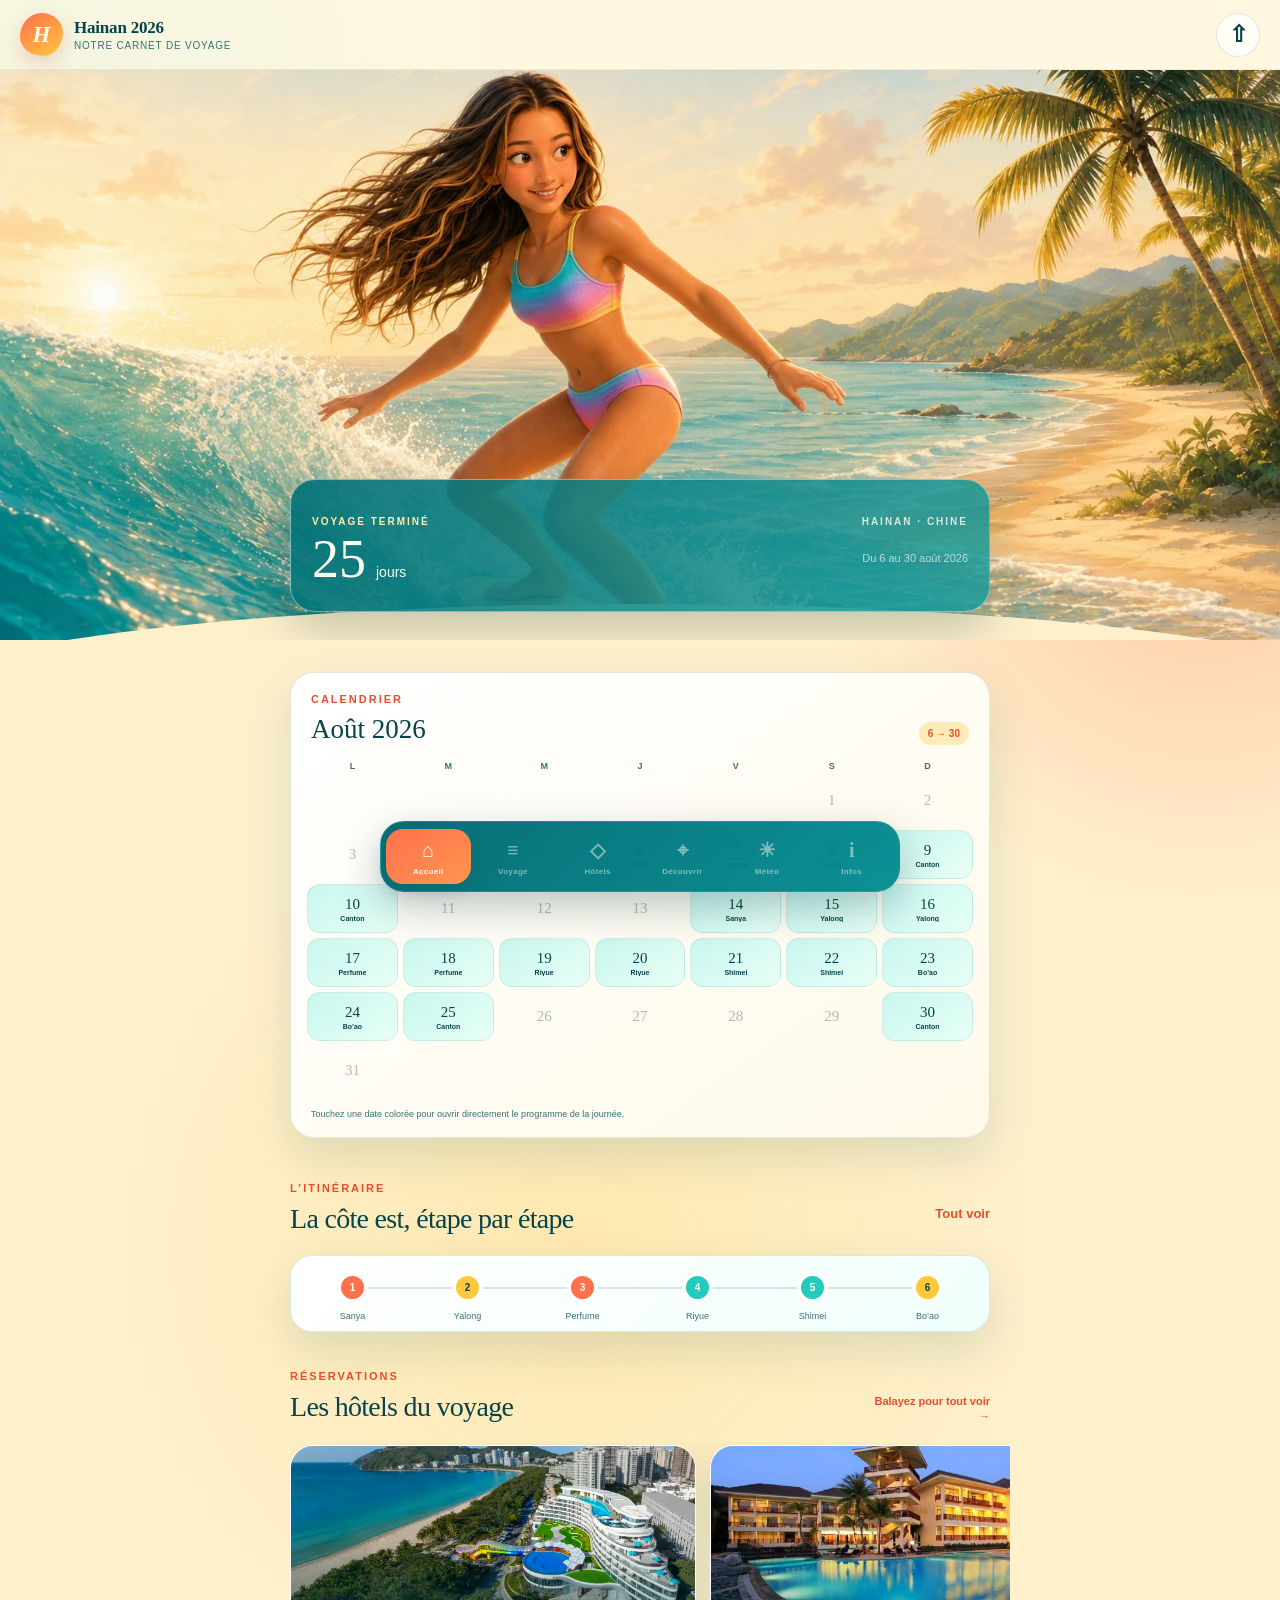
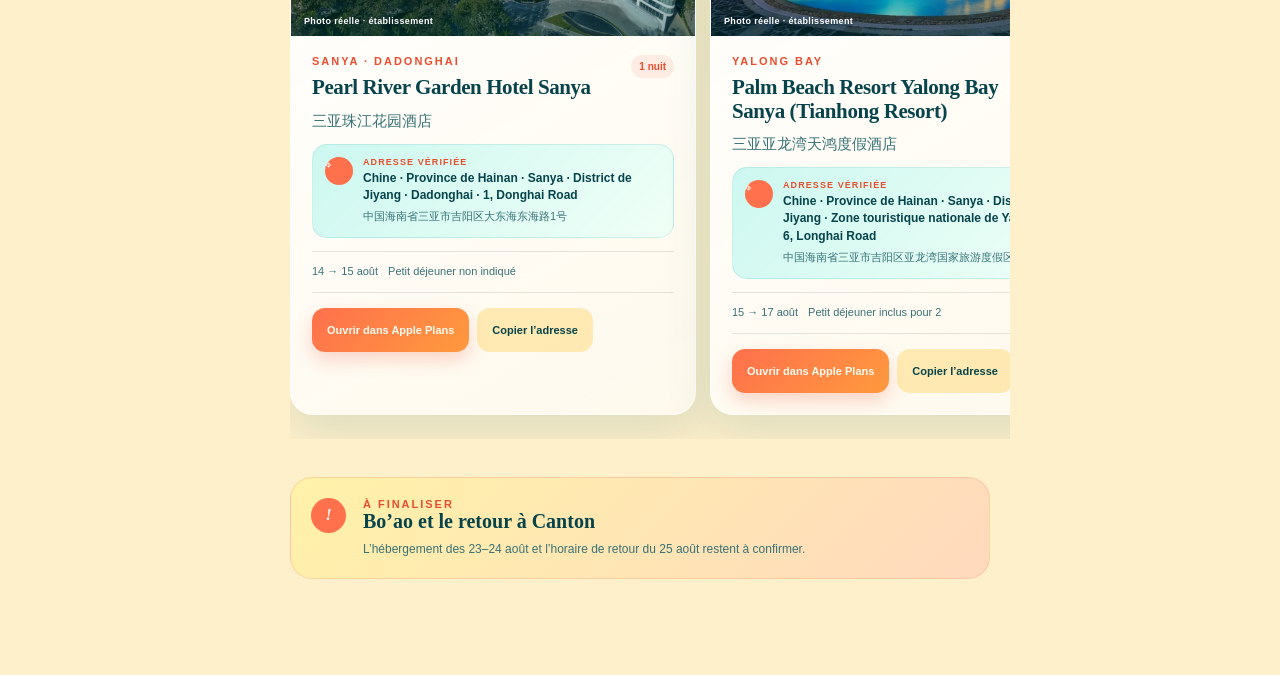
==== commit b176cc44: "Add Canton family activities to calendar" ====
--- a/index.html
+++ b/index.html
@@ -1 +1 @@
-<!DOCTYPE html><html lang="fr"><head><meta charSet="utf-8"/><meta name="viewport" content="width=device-width, initial-scale=1, maximum-scale=1, viewport-fit=cover"/><link rel="stylesheet" href="/_next/static/chunks/1wm_edz2wr0y_.css" data-precedence="next"/><link rel="preload" as="script" fetchPriority="low" href="/_next/static/chunks/3wswpjzndiexb.js"/><script src="/_next/static/chunks/2cnk80_25xk42.js" async=""></script><script src="/_next/static/chunks/2r3q4ckq8cpqu.js" async=""></script><script src="/_next/static/chunks/turbopack-1rlq1qvyjx9so.js" async=""></script><script src="/_next/static/chunks/1ivr6blg-9j_p.js" async=""></script><script src="/_next/static/chunks/1205cmjf255ow.js" async=""></script><meta name="theme-color" content="#f4eee4"/><title>Hainan 2026</title><meta name="description" content="Notre voyage de Paris à Hainan, du 6 au 30 août 2026."/><meta name="application-name" content="Hainan 2026"/><link rel="manifest" href="/manifest.webmanifest"/><meta name="mobile-web-app-capable" content="yes"/><meta name="apple-mobile-web-app-title" content="Hainan 2026"/><meta name="apple-mobile-web-app-status-bar-style" content="black-translucent"/><link rel="icon" href="/icons/icon-192.png" sizes="192x192" type="image/png"/><link rel="icon" href="/icons/icon-512.png" sizes="512x512" type="image/png"/><link rel="apple-touch-icon" href="/icons/apple-touch-icon.png"/><script src="/_next/static/chunks/0cz1d0mv5g_q7.js" noModule=""></script></head><body><div hidden=""><!--$--><!--/$--></div><main class="app-shell"><header class="topbar"><button class="brand" type="button"><span class="brand-mark">H</span><span><strong>Hainan 2026</strong><small>Notre carnet de voyage</small></span></button><button class="install-button" type="button" aria-label="Installer l’application"><span aria-hidden="true">⇧</span></button></header><div class="page-content"><section class="hero"><div class="countdown-card"><p><span>DÉPART DANS</span><span class="countdown-destination">HAINAN · CHINE</span></p><div><strong>12</strong><span>jours</span></div><small>Jeudi 6 août · 12:10 · Paris-CDG T1</small></div></section><section class="content-section calendar-section"><div class="calendar-card"><div class="calendar-title"><div><p class="kicker">CALENDRIER</p><h3>Août 2026</h3></div><span>6 → 30</span></div><div class="calendar-grid calendar-weekdays" aria-hidden="true"><span>L</span><span>M</span><span>M</span><span>J</span><span>V</span><span>S</span><span>D</span></div><div class="calendar-grid" role="grid" aria-label="Calendrier du voyage en août 2026"><span class="calendar-empty"></span><span class="calendar-empty"></span><span class="calendar-empty"></span><span class="calendar-empty"></span><span class="calendar-empty"></span><button type="button" class=" " disabled="" aria-label="1 août, hors voyage" aria-pressed="false"><strong>1</strong></button><button type="button" class=" " disabled="" aria-label="2 août, hors voyage" aria-pressed="false"><strong>2</strong></button><button type="button" class=" " disabled="" aria-label="3 août, hors voyage" aria-pressed="false"><strong>3</strong></button><button type="button" class=" " disabled="" aria-label="4 août, hors voyage" aria-pressed="false"><strong>4</strong></button><button type="button" class=" " disabled="" aria-label="5 août, hors voyage" aria-pressed="false"><strong>5</strong></button><button type="button" class="trip-date " aria-label="6 août, Paris → Canton" aria-pressed="false"><strong>6</strong><small>Paris</small></button><button type="button" class="trip-date " aria-label="7 août, Canton" aria-pressed="false"><strong>7</strong><small>Canton</small></button><button type="button" class=" " disabled="" aria-label="8 août, hors voyage" aria-pressed="false"><strong>8</strong></button><button type="button" class=" " disabled="" aria-label="9 août, hors voyage" aria-pressed="false"><strong>9</strong></button><button type="button" class=" " disabled="" aria-label="10 août, hors voyage" aria-pressed="false"><strong>10</strong></button><button type="button" class=" " disabled="" aria-label="11 août, hors voyage" aria-pressed="false"><strong>11</strong></button><button type="button" class=" " disabled="" aria-label="12 août, hors voyage" aria-pressed="false"><strong>12</strong></button><button type="button" class=" " disabled="" aria-label="13 août, hors voyage" aria-pressed="false"><strong>13</strong></button><button type="button" class="trip-date " aria-label="14 août, Sanya" aria-pressed="false"><strong>14</strong><small>Sanya</small></button><button type="button" class="trip-date " aria-label="15 août, Yalong Bay" aria-pressed="false"><strong>15</strong><small>Yalong</small></button><button type="button" class="trip-date " aria-label="16 août, Yalong Bay" aria-pressed="false"><strong>16</strong><small>Yalong</small></button><button type="button" class="trip-date " aria-label="17 août, Perfume Bay" aria-pressed="false"><strong>17</strong><small>Perfume</small></button><button type="button" class="trip-date " aria-label="18 août, Perfume Bay" aria-pressed="false"><strong>18</strong><small>Perfume</small></button><button type="button" class="trip-date " aria-label="19 août, Riyue Bay" aria-pressed="false"><strong>19</strong><small>Riyue</small></button><button type="button" class="trip-date " aria-label="20 août, Riyue Bay" aria-pressed="false"><strong>20</strong><small>Riyue</small></button><button type="button" class="trip-date " aria-label="21 août, Shimei Bay" aria-pressed="false"><strong>21</strong><small>Shimei</small></button><button type="button" class="trip-date " aria-label="22 août, Shimei Bay" aria-pressed="false"><strong>22</strong><small>Shimei</small></button><button type="button" class="trip-date " aria-label="23 août, Bo’ao" aria-pressed="false"><strong>23</strong><small>Bo’ao</small></button><button type="button" class="trip-date " aria-label="24 août, Bo’ao" aria-pressed="false"><strong>24</strong><small>Bo’ao</small></button><button type="button" class="trip-date " aria-label="25 août, Canton" aria-pressed="false"><strong>25</strong><small>Canton</small></button><button type="button" class=" " disabled="" aria-label="26 août, hors voyage" aria-pressed="false"><strong>26</strong></button><button type="button" class=" " disabled="" aria-label="27 août, hors voyage" aria-pressed="false"><strong>27</strong></button><button type="button" class=" " disabled="" aria-label="28 août, hors voyage" aria-pressed="false"><strong>28</strong></button><button type="button" class=" " disabled="" aria-label="29 août, hors voyage" aria-pressed="false"><strong>29</strong></button><button type="button" class="trip-date " aria-label="30 août, Canton → Paris" aria-pressed="false"><strong>30</strong><small>Canton</small></button><button type="button" class=" " disabled="" aria-label="31 août, hors voyage" aria-pressed="false"><strong>31</strong></button></div><p class="calendar-help">Touchez une date colorée pour ouvrir directement le programme de la journée.</p></div></section><section class="content-section route-overview"><div class="section-heading"><div><p class="kicker">L’ITINÉRAIRE</p><h2>La côte est, étape par étape</h2></div><button class="text-button">Tout voir</button></div><div class="route-strip" aria-label="Les étapes du voyage"><div class="route-stop"><span>1</span><small>Sanya</small></div><div class="route-stop"><span>2</span><small>Yalong</small></div><div class="route-stop"><span>3</span><small>Perfume</small></div><div class="route-stop"><span>4</span><small>Riyue</small></div><div class="route-stop"><span>5</span><small>Shimei</small></div><div class="route-stop"><span>6</span><small>Bo’ao</small></div></div></section><section class="content-section"><div class="section-heading"><div><p class="kicker">RÉSERVATIONS</p><h2>Les hôtels du voyage</h2></div><p class="scroll-hint">Balayez pour tout voir →</p></div><div class="horizontal-scroll"><article class="hotel-card hotel-card-compact"><figure class="hotel-photo"><a class="hotel-photo-link" href="https://fr.trip.com/hotels/detail/?hotelId=372133&amp;locale=fr-FR" target="_blank" rel="noreferrer" aria-label="Voir Pearl River Garden Hotel Sanya sur Trip.com"><img src="/media/hotel-pearl.jpg?v=6" alt="Vue aérienne réelle du Pearl River Garden Hotel et de la plage de Dadonghai" loading="lazy"/></a><figcaption>Photo réelle · établissement</figcaption></figure><div class="hotel-topline"><div><p class="kicker">Sanya · Dadonghai</p><h3>Pearl River Garden Hotel Sanya</h3></div><span class="nights">1 nuit</span></div><p class="chinese-name" lang="zh-CN">三亚珠江花园酒店</p><div class="verified-address"><span class="address-pin" aria-hidden="true">⌖</span><p><small>Adresse vérifiée</small><span class="address-french">Chine · Province de Hainan · Sanya · District de Jiyang · Dadonghai · 1, Donghai Road</span><span class="address-chinese" lang="zh-CN">中国海南省三亚市吉阳区大东海东海路1号</span></p></div><div class="hotel-meta"><span>14 → 15 août</span><span>Petit déjeuner non indiqué</span></div><div class="button-row"><a class="primary-button" href="https://maps.apple.com/?ll=18.221837,109.524307&amp;q=Pearl%20River%20Garden%20Hotel%20Sanya&amp;z=17" target="_blank" rel="noreferrer">Ouvrir dans Apple Plans</a><button class="small-button" type="button">Copier l’adresse</button></div></article><article class="hotel-card hotel-card-compact"><figure class="hotel-photo"><a class="hotel-photo-link" href="https://fr.trip.com/hotels/detail/?hotelId=396523&amp;locale=fr-FR" target="_blank" rel="noreferrer" aria-label="Voir Palm Beach Resort Yalong Bay Sanya (Tianhong Resort) sur Trip.com"><img src="/media/hotel-tianhong.jpg" alt="Vue réelle de la piscine et des bâtiments du Tianhong Resort à Yalong Bay" loading="lazy"/></a><figcaption>Photo réelle · établissement</figcaption></figure><div class="hotel-topline"><div><p class="kicker">Yalong Bay</p><h3>Palm Beach Resort Yalong Bay Sanya (Tianhong Resort)</h3></div><span class="nights">2 nuits</span></div><p class="chinese-name" lang="zh-CN">三亚亚龙湾天鸿度假酒店</p><div class="verified-address"><span class="address-pin" aria-hidden="true">⌖</span><p><small>Adresse vérifiée</small><span class="address-french">Chine · Province de Hainan · Sanya · District de Jiyang · Zone touristique nationale de Yalong Bay · 6, Longhai Road</span><span class="address-chinese" lang="zh-CN">中国海南省三亚市吉阳区亚龙湾国家旅游度假区龙海路6号</span></p></div><div class="hotel-meta"><span>15 → 17 août</span><span>Petit déjeuner inclus pour 2</span></div><div class="button-row"><a class="primary-button" href="https://maps.apple.com/?ll=18.233291,109.653130&amp;q=Palm%20Beach%20Resort%20Yalong%20Bay%20Sanya%20(Tianhong%20Resort)&amp;z=17" target="_blank" rel="noreferrer">Ouvrir dans Apple Plans</a><button class="small-button" type="button">Copier l’adresse</button></div></article><article class="hotel-card hotel-card-compact"><figure class="hotel-photo"><a class="hotel-photo-link" href="https://fr.trip.com/hotels/detail/?hotelId=346757&amp;locale=fr-FR" target="_blank" rel="noreferrer" aria-label="Voir Hainan Narada Resort &amp; Spa Perfume Bay sur Trip.com"><img src="/media/hotel-narada.jpg" alt="Vue réelle de la piscine du Narada Resort ouverte sur la mer à Perfume Bay" loading="lazy"/></a><figcaption>Photo réelle · établissement</figcaption></figure><div class="hotel-topline"><div><p class="kicker">Perfume Bay</p><h3>Hainan Narada Resort &amp; Spa Perfume Bay</h3></div><span class="nights">2 nuits</span></div><p class="chinese-name" lang="zh-CN">陵水香水湾君澜度假酒店</p><div class="verified-address"><span class="address-pin" aria-hidden="true">⌖</span><p><small>Adresse vérifiée</small><span class="address-french">Chine · Province de Hainan · District autonome Li de Lingshui · Zone touristique de Xiangshui Bay · Zone A, parcelle C</span><span class="address-chinese" lang="zh-CN">中国海南省陵水黎族自治县香水湾名胜度假区A区C地块</span></p></div><div class="hotel-meta"><span>17 → 19 août</span><span>Petit déjeuner inclus pour 2</span></div><div class="button-row"><a class="primary-button" href="https://maps.apple.com/?ll=18.564320,110.146018&amp;q=Hainan%20Narada%20Resort%20%26%20Spa%20Perfume%20Bay&amp;z=17" target="_blank" rel="noreferrer">Ouvrir dans Apple Plans</a><button class="small-button" type="button">Copier l’adresse</button></div></article><article class="hotel-card hotel-card-compact"><figure class="hotel-photo"><a class="hotel-photo-link" href="https://fr.trip.com/hotels/detail/?hotelId=132247344&amp;locale=fr-FR" target="_blank" rel="noreferrer" aria-label="Voir UECHAO HOTEL sur Trip.com"><img src="/media/hotel-uechao.jpg?v=9" alt="Vue réelle du UECHAO HOTEL et de son bassin de surf à Riyue Bay" loading="lazy"/></a><figcaption>Photo réelle · établissement</figcaption><span class="surf-photo-badge" aria-label="Surf disponible">🏄 Surf</span></figure><div class="hotel-topline"><div><p class="kicker">Riyue Bay</p><h3>UECHAO HOTEL</h3></div><span class="nights">2 nuits</span></div><p class="chinese-name" lang="zh-CN">万宁日月湾中旅逐浪樾潮酒店</p><div class="verified-address"><span class="address-pin" aria-hidden="true">⌖</span><p><small>Adresse vérifiée</small><span class="address-french">Chine · Province de Hainan · Wanning · Bourg de Liji · Zone touristique de Riyue Bay · 1, Yingbin 1st Road</span><span class="address-chinese" lang="zh-CN">中国海南省万宁市礼纪镇日月湾游览区迎宾一路1号</span></p></div><div class="hotel-meta"><span>19 → 21 août</span><span>Petit déjeuner inclus pour 2</span></div><div class="button-row"><a class="primary-button" href="https://maps.apple.com/?ll=18.628177,110.216261&amp;q=UECHAO%20HOTEL&amp;z=17" target="_blank" rel="noreferrer">Ouvrir dans Apple Plans</a><button class="small-button" type="button">Copier l’adresse</button></div></article><article class="hotel-card hotel-card-compact"><figure class="hotel-photo"><a class="hotel-photo-link" href="https://fr.trip.com/hotels/detail/?hotelId=6293876&amp;locale=fr-FR" target="_blank" rel="noreferrer" aria-label="Voir The Westin Shimei Bay Resort sur Trip.com"><img src="/media/hotel-westin.jpg" alt="Vue aérienne réelle du Westin Shimei Bay Resort entre ses jardins et la plage" loading="lazy"/></a><figcaption>Photo réelle · établissement</figcaption><span class="surf-photo-badge" aria-label="Surf disponible">🏄 Surf</span></figure><div class="hotel-topline"><div><p class="kicker">Shimei Bay</p><h3>The Westin Shimei Bay Resort</h3></div><span class="nights">2 nuits</span></div><p class="chinese-name" lang="zh-CN">万宁石梅湾威斯汀度假酒店</p><div class="verified-address"><span class="address-pin" aria-hidden="true">⌖</span><p><small>Adresse vérifiée</small><span class="address-french">Chine · Province de Hainan · Wanning · Zone touristique de Shimei Bay · 1, Binhai Road</span><span class="address-chinese" lang="zh-CN">中国海南省万宁市石梅湾旅游度假区滨海路1号</span></p></div><div class="hotel-meta"><span>21 → 23 août</span><span>Petit déjeuner inclus pour 2</span></div><div class="button-row"><a class="primary-button" href="https://maps.apple.com/?ll=18.668202,110.276613&amp;q=The%20Westin%20Shimei%20Bay%20Resort&amp;z=17" target="_blank" rel="noreferrer">Ouvrir dans Apple Plans</a><button class="small-button" type="button">Copier l’adresse</button></div></article></div></section><section class="content-section"><div class="alert-card"><span class="alert-icon" aria-hidden="true">!</span><div><p class="kicker">À FINALISER</p><h3>Bo’ao et le retour à Canton</h3><p>L’hébergement des 23–24 août et l’horaire de retour du 25 août restent à confirmer.</p></div></div></section></div><nav class="bottom-nav" aria-label="Navigation principale"><button type="button" class="active" aria-current="page"><span aria-hidden="true">⌂</span><small>Accueil</small></button><button type="button" class=""><span aria-hidden="true">≡</span><small>Voyage</small></button><button type="button" class=""><span aria-hidden="true">◇</span><small>Hôtels</small></button><button type="button" class=""><span aria-hidden="true">⌖</span><small>Découvrir</small></button><button type="button" class=""><span aria-hidden="true">☀</span><small>Météo</small></button><button type="button" class=""><span aria-hidden="true">i</span><small>Infos</small></button></nav></main><!--$--><!--/$--><script src="/_next/static/chunks/3wswpjzndiexb.js" id="_R_" async=""></script><script>(self.__next_f=self.__next_f||[]).push([0])</script><script>self.__next_f.push([1,"1:\"$Sreact.fragment\"\n2:I[59385,[\"/_next/static/chunks/1ivr6blg-9j_p.js\"],\"default\"]\n3:I[4675,[\"/_next/static/chunks/1ivr6blg-9j_p.js\"],\"default\"]\n4:I[69298,[\"/_next/static/chunks/1ivr6blg-9j_p.js\"],\"ClientPageRoot\"]\n5:I[81694,[\"/_next/static/chunks/1ivr6blg-9j_p.js\",\"/_next/static/chunks/1205cmjf255ow.js\"],\"default\"]\n8:I[50129,[\"/_next/static/chunks/1ivr6blg-9j_p.js\"],\"OutletBoundary\"]\n9:\"$Sreact.suspense\"\nb:I[50129,[\"/_next/static/chunks/1ivr6blg-9j_p.js\"],\"ViewportBoundary\"]\nd:I[50129,[\"/_next/static/chunks/1ivr6blg-9j_p.js\"],\"MetadataBoundary\"]\nf:I[96872,[\"/_next/static/chunks/1ivr6blg-9j_p.js\"],\"default\",1]\n:HL[\"/_next/static/chunks/1wm_edz2wr0y_.css\",\"style\"]\n"])</script><script>self.__next_f.push([1,"0:{\"P\":null,\"c\":[\"\",\"\"],\"q\":\"\",\"i\":false,\"f\":[[[\"\",{\"children\":[\"__PAGE__\",{}]},\"$undefined\",\"$undefined\",16],[[\"$\",\"$1\",\"c\",{\"children\":[[[\"$\",\"link\",\"0\",{\"rel\":\"stylesheet\",\"href\":\"/_next/static/chunks/1wm_edz2wr0y_.css\",\"precedence\":\"next\",\"crossOrigin\":\"$undefined\",\"nonce\":\"$undefined\"}],[\"$\",\"script\",\"script-0\",{\"src\":\"/_next/static/chunks/1ivr6blg-9j_p.js\",\"async\":true,\"nonce\":\"$undefined\"}]],[\"$\",\"html\",null,{\"lang\":\"fr\",\"children\":[\"$\",\"body\",null,{\"children\":[\"$\",\"$L2\",null,{\"parallelRouterKey\":\"children\",\"error\":\"$undefined\",\"errorStyles\":\"$undefined\",\"errorScripts\":\"$undefined\",\"template\":[\"$\",\"$L3\",null,{}],\"templateStyles\":\"$undefined\",\"templateScripts\":\"$undefined\",\"notFound\":[[[\"$\",\"title\",null,{\"children\":\"404: This page could not be found.\"}],[\"$\",\"div\",null,{\"style\":{\"fontFamily\":\"system-ui,\\\"Segoe UI\\\",Roboto,Helvetica,Arial,sans-serif,\\\"Apple Color Emoji\\\",\\\"Segoe UI Emoji\\\"\",\"height\":\"100vh\",\"textAlign\":\"center\",\"display\":\"flex\",\"flexDirection\":\"column\",\"alignItems\":\"center\",\"justifyContent\":\"center\"},\"children\":[\"$\",\"div\",null,{\"children\":[[\"$\",\"style\",null,{\"dangerouslySetInnerHTML\":{\"__html\":\"body{color:#000;background:#fff;margin:0}.next-error-h1{border-right:1px solid rgba(0,0,0,.3)}@media (prefers-color-scheme:dark){body{color:#fff;background:#000}.next-error-h1{border-right:1px solid rgba(255,255,255,.3)}}\"}}],[\"$\",\"h1\",null,{\"className\":\"next-error-h1\",\"style\":{\"display\":\"inline-block\",\"margin\":\"0 20px 0 0\",\"padding\":\"0 23px 0 0\",\"fontSize\":24,\"fontWeight\":500,\"verticalAlign\":\"top\",\"lineHeight\":\"49px\"},\"children\":404}],[\"$\",\"div\",null,{\"style\":{\"display\":\"inline-block\"},\"children\":[\"$\",\"h2\",null,{\"style\":{\"fontSize\":14,\"fontWeight\":400,\"lineHeight\":\"49px\",\"margin\":0},\"children\":\"This page could not be found.\"}]}]]}]}]],[]],\"forbidden\":\"$undefined\",\"unauthorized\":\"$undefined\"}]}]}]]}],{\"children\":[[\"$\",\"$1\",\"c\",{\"children\":[[\"$\",\"$L4\",null,{\"Component\":\"$5\",\"serverProvidedParams\":{\"searchParams\":{},\"params\":{},\"promises\":[\"$@6\",\"$@7\"]}}],[[\"$\",\"script\",\"script-0\",{\"src\":\"/_next/static/chunks/1205cmjf255ow.js\",\"async\":true,\"nonce\":\"$undefined\"}]],[\"$\",\"$L8\",null,{\"children\":[\"$\",\"$9\",null,{\"name\":\"Next.MetadataOutlet\",\"children\":\"$@a\"}]}]]}],{},null,false,null]},null,false,null],[\"$\",\"$1\",\"h\",{\"children\":[null,[\"$\",\"$Lb\",null,{\"children\":\"$Lc\"}],[\"$\",\"div\",null,{\"hidden\":true,\"children\":[\"$\",\"$Ld\",null,{\"children\":[\"$\",\"$9\",null,{\"name\":\"Next.Metadata\",\"children\":\"$Le\"}]}]}],null]}],false]],\"m\":\"$undefined\",\"G\":[\"$f\",[[\"$\",\"link\",\"0\",{\"rel\":\"stylesheet\",\"href\":\"/_next/static/chunks/1wm_edz2wr0y_.css\",\"precedence\":\"next\",\"crossOrigin\":\"$undefined\",\"nonce\":\"$undefined\"}]]],\"S\":true,\"h\":null,\"s\":\"$undefined\",\"l\":\"$undefined\",\"p\":\"$undefined\",\"d\":\"$undefined\",\"b\":\"gHWcl_eknpjJ6dgdx_Nf8\"}\n"])</script><script>self.__next_f.push([1,"6:{}\n7:\"$0:f:0:1:1:children:0:props:children:0:props:serverProvidedParams:params\"\n"])</script><script>self.__next_f.push([1,"c:[[\"$\",\"meta\",\"0\",{\"charSet\":\"utf-8\"}],[\"$\",\"meta\",\"1\",{\"name\":\"viewport\",\"content\":\"width=device-width, initial-scale=1, maximum-scale=1, viewport-fit=cover\"}],[\"$\",\"meta\",\"2\",{\"name\":\"theme-color\",\"content\":\"#f4eee4\"}]]\n"])</script><script>self.__next_f.push([1,"10:I[84465,[\"/_next/static/chunks/1ivr6blg-9j_p.js\"],\"IconMark\"]\na:null\ne:[[\"$\",\"title\",\"0\",{\"children\":\"Hainan 2026\"}],[\"$\",\"meta\",\"1\",{\"name\":\"description\",\"content\":\"Notre voyage de Paris à Hainan, du 6 au 30 août 2026.\"}],[\"$\",\"meta\",\"2\",{\"name\":\"application-name\",\"content\":\"Hainan 2026\"}],[\"$\",\"link\",\"3\",{\"rel\":\"manifest\",\"href\":\"/manifest.webmanifest\",\"crossOrigin\":\"$undefined\"}],[\"$\",\"meta\",\"4\",{\"name\":\"mobile-web-app-capable\",\"content\":\"yes\"}],[\"$\",\"meta\",\"5\",{\"name\":\"apple-mobile-web-app-title\",\"content\":\"Hainan 2026\"}],[\"$\",\"meta\",\"6\",{\"name\":\"apple-mobile-web-app-status-bar-style\",\"content\":\"black-translucent\"}],[\"$\",\"link\",\"7\",{\"rel\":\"icon\",\"href\":\"/icons/icon-192.png\",\"sizes\":\"192x192\",\"type\":\"image/png\"}],[\"$\",\"link\",\"8\",{\"rel\":\"icon\",\"href\":\"/icons/icon-512.png\",\"sizes\":\"512x512\",\"type\":\"image/png\"}],[\"$\",\"link\",\"9\",{\"rel\":\"apple-touch-icon\",\"href\":\"/icons/apple-touch-icon.png\"}],[\"$\",\"$L10\",\"10\",{}]]\n"])</script></body></html>+<!DOCTYPE html><html lang="fr"><head><meta charSet="utf-8"/><meta name="viewport" content="width=device-width, initial-scale=1, maximum-scale=1, viewport-fit=cover"/><link rel="stylesheet" href="/_next/static/chunks/2uyg0bye64adg.css" data-precedence="next"/><link rel="preload" as="script" fetchPriority="low" href="/_next/static/chunks/3wswpjzndiexb.js"/><script src="/_next/static/chunks/2cnk80_25xk42.js" async=""></script><script src="/_next/static/chunks/2r3q4ckq8cpqu.js" async=""></script><script src="/_next/static/chunks/turbopack-1rlq1qvyjx9so.js" async=""></script><script src="/_next/static/chunks/1ivr6blg-9j_p.js" async=""></script><script src="/_next/static/chunks/3cdelktbu2ks1.js" async=""></script><meta name="theme-color" content="#f4eee4"/><title>Hainan 2026</title><meta name="description" content="Notre voyage de Paris à Hainan, du 6 au 30 août 2026."/><meta name="application-name" content="Hainan 2026"/><link rel="manifest" href="/manifest.webmanifest"/><meta name="mobile-web-app-capable" content="yes"/><meta name="apple-mobile-web-app-title" content="Hainan 2026"/><meta name="apple-mobile-web-app-status-bar-style" content="black-translucent"/><link rel="icon" href="/icons/icon-192.png" sizes="192x192" type="image/png"/><link rel="icon" href="/icons/icon-512.png" sizes="512x512" type="image/png"/><link rel="apple-touch-icon" href="/icons/apple-touch-icon.png"/><script src="/_next/static/chunks/0cz1d0mv5g_q7.js" noModule=""></script></head><body><div hidden=""><!--$--><!--/$--></div><main class="app-shell"><header class="topbar"><button class="brand" type="button"><span class="brand-mark">H</span><span><strong>Hainan 2026</strong><small>Notre carnet de voyage</small></span></button><button class="install-button" type="button" aria-label="Installer l’application"><span aria-hidden="true">⇧</span></button></header><div class="page-content"><section class="hero"><div class="countdown-card"><p><span>DÉPART DANS</span><span class="countdown-destination">HAINAN · CHINE</span></p><div><strong>9</strong><span>jours</span></div><small>Jeudi 6 août · 12:10 · Paris-CDG T1</small></div></section><section class="content-section calendar-section"><div class="calendar-card"><div class="calendar-title"><div><p class="kicker">CALENDRIER</p><h3>Août 2026</h3></div><span>6 → 30</span></div><div class="calendar-grid calendar-weekdays" aria-hidden="true"><span>L</span><span>M</span><span>M</span><span>J</span><span>V</span><span>S</span><span>D</span></div><div class="calendar-grid" role="grid" aria-label="Calendrier du voyage en août 2026"><span class="calendar-empty"></span><span class="calendar-empty"></span><span class="calendar-empty"></span><span class="calendar-empty"></span><span class="calendar-empty"></span><button type="button" class=" " disabled="" aria-label="1 août, hors voyage" aria-pressed="false"><strong>1</strong></button><button type="button" class=" " disabled="" aria-label="2 août, hors voyage" aria-pressed="false"><strong>2</strong></button><button type="button" class=" " disabled="" aria-label="3 août, hors voyage" aria-pressed="false"><strong>3</strong></button><button type="button" class=" " disabled="" aria-label="4 août, hors voyage" aria-pressed="false"><strong>4</strong></button><button type="button" class=" " disabled="" aria-label="5 août, hors voyage" aria-pressed="false"><strong>5</strong></button><button type="button" class="trip-date " aria-label="6 août, Paris → Canton" aria-pressed="false"><strong>6</strong><small>Paris</small></button><button type="button" class="trip-date " aria-label="7 août, Canton" aria-pressed="false"><strong>7</strong><small>Canton</small></button><button type="button" class="trip-date " aria-label="8 août, Canton" aria-pressed="false"><strong>8</strong><small>Canton</small></button><button type="button" class="trip-date " aria-label="9 août, Canton" aria-pressed="false"><strong>9</strong><small>Canton</small></button><button type="button" class="trip-date " aria-label="10 août, Canton" aria-pressed="false"><strong>10</strong><small>Canton</small></button><button type="button" class=" " disabled="" aria-label="11 août, hors voyage" aria-pressed="false"><strong>11</strong></button><button type="button" class=" " disabled="" aria-label="12 août, hors voyage" aria-pressed="false"><strong>12</strong></button><button type="button" class=" " disabled="" aria-label="13 août, hors voyage" aria-pressed="false"><strong>13</strong></button><button type="button" class="trip-date " aria-label="14 août, Sanya" aria-pressed="false"><strong>14</strong><small>Sanya</small></button><button type="button" class="trip-date " aria-label="15 août, Yalong Bay" aria-pressed="false"><strong>15</strong><small>Yalong</small></button><button type="button" class="trip-date " aria-label="16 août, Yalong Bay" aria-pressed="false"><strong>16</strong><small>Yalong</small></button><button type="button" class="trip-date " aria-label="17 août, Perfume Bay" aria-pressed="false"><strong>17</strong><small>Perfume</small></button><button type="button" class="trip-date " aria-label="18 août, Perfume Bay" aria-pressed="false"><strong>18</strong><small>Perfume</small></button><button type="button" class="trip-date " aria-label="19 août, Riyue Bay" aria-pressed="false"><strong>19</strong><small>Riyue</small></button><button type="button" class="trip-date " aria-label="20 août, Riyue Bay" aria-pressed="false"><strong>20</strong><small>Riyue</small></button><button type="button" class="trip-date " aria-label="21 août, Shimei Bay" aria-pressed="false"><strong>21</strong><small>Shimei</small></button><button type="button" class="trip-date " aria-label="22 août, Shimei Bay" aria-pressed="false"><strong>22</strong><small>Shimei</small></button><button type="button" class="trip-date " aria-label="23 août, Bo’ao" aria-pressed="false"><strong>23</strong><small>Bo’ao</small></button><button type="button" class="trip-date " aria-label="24 août, Bo’ao" aria-pressed="false"><strong>24</strong><small>Bo’ao</small></button><button type="button" class="trip-date " aria-label="25 août, Canton" aria-pressed="false"><strong>25</strong><small>Canton</small></button><button type="button" class=" " disabled="" aria-label="26 août, hors voyage" aria-pressed="false"><strong>26</strong></button><button type="button" class=" " disabled="" aria-label="27 août, hors voyage" aria-pressed="false"><strong>27</strong></button><button type="button" class=" " disabled="" aria-label="28 août, hors voyage" aria-pressed="false"><strong>28</strong></button><button type="button" class=" " disabled="" aria-label="29 août, hors voyage" aria-pressed="false"><strong>29</strong></button><button type="button" class="trip-date " aria-label="30 août, Canton → Paris" aria-pressed="false"><strong>30</strong><small>Canton</small></button><button type="button" class=" " disabled="" aria-label="31 août, hors voyage" aria-pressed="false"><strong>31</strong></button></div><p class="calendar-help">Touchez une date colorée pour ouvrir directement le programme de la journée.</p></div></section><section class="content-section route-overview"><div class="section-heading"><div><p class="kicker">L’ITINÉRAIRE</p><h2>La côte est, étape par étape</h2></div><button class="text-button">Tout voir</button></div><div class="route-strip" aria-label="Les étapes du voyage"><div class="route-stop"><span>1</span><small>Sanya</small></div><div class="route-stop"><span>2</span><small>Yalong</small></div><div class="route-stop"><span>3</span><small>Perfume</small></div><div class="route-stop"><span>4</span><small>Riyue</small></div><div class="route-stop"><span>5</span><small>Shimei</small></div><div class="route-stop"><span>6</span><small>Bo’ao</small></div></div></section><section class="content-section"><div class="section-heading"><div><p class="kicker">RÉSERVATIONS</p><h2>Les hôtels du voyage</h2></div><p class="scroll-hint">Balayez pour tout voir →</p></div><div class="horizontal-scroll"><article class="hotel-card hotel-card-compact"><figure class="hotel-photo"><a class="hotel-photo-link" href="https://fr.trip.com/hotels/detail/?hotelId=372133&amp;locale=fr-FR" target="_blank" rel="noreferrer" aria-label="Voir Pearl River Garden Hotel Sanya sur Trip.com"><img src="/media/hotel-pearl.jpg?v=6" alt="Vue aérienne réelle du Pearl River Garden Hotel et de la plage de Dadonghai" loading="lazy"/></a><figcaption>Photo réelle · établissement</figcaption></figure><div class="hotel-topline"><div><p class="kicker">Sanya · Dadonghai</p><h3>Pearl River Garden Hotel Sanya</h3></div><span class="nights">1 nuit</span></div><p class="chinese-name" lang="zh-CN">三亚珠江花园酒店</p><div class="verified-address"><span class="address-pin" aria-hidden="true">⌖</span><p><small>Adresse vérifiée</small><span class="address-french">Chine · Province de Hainan · Sanya · District de Jiyang · Dadonghai · 1, Donghai Road</span><span class="address-chinese" lang="zh-CN">中国海南省三亚市吉阳区大东海东海路1号</span></p></div><div class="hotel-meta"><span>14 → 15 août</span><span>Petit déjeuner non indiqué</span></div><div class="button-row"><a class="primary-button" href="https://maps.apple.com/?ll=18.221837,109.524307&amp;q=Pearl%20River%20Garden%20Hotel%20Sanya&amp;z=17" target="_blank" rel="noreferrer">Ouvrir dans Apple Plans</a><button class="small-button" type="button">Copier l’adresse</button></div></article><article class="hotel-card hotel-card-compact"><figure class="hotel-photo"><a class="hotel-photo-link" href="https://fr.trip.com/hotels/detail/?hotelId=396523&amp;locale=fr-FR" target="_blank" rel="noreferrer" aria-label="Voir Palm Beach Resort Yalong Bay Sanya (Tianhong Resort) sur Trip.com"><img src="/media/hotel-tianhong.jpg" alt="Vue réelle de la piscine et des bâtiments du Tianhong Resort à Yalong Bay" loading="lazy"/></a><figcaption>Photo réelle · établissement</figcaption></figure><div class="hotel-topline"><div><p class="kicker">Yalong Bay</p><h3>Palm Beach Resort Yalong Bay Sanya (Tianhong Resort)</h3></div><span class="nights">2 nuits</span></div><p class="chinese-name" lang="zh-CN">三亚亚龙湾天鸿度假酒店</p><div class="verified-address"><span class="address-pin" aria-hidden="true">⌖</span><p><small>Adresse vérifiée</small><span class="address-french">Chine · Province de Hainan · Sanya · District de Jiyang · Zone touristique nationale de Yalong Bay · 6, Longhai Road</span><span class="address-chinese" lang="zh-CN">中国海南省三亚市吉阳区亚龙湾国家旅游度假区龙海路6号</span></p></div><div class="hotel-meta"><span>15 → 17 août</span><span>Petit déjeuner inclus pour 2</span></div><div class="button-row"><a class="primary-button" href="https://maps.apple.com/?ll=18.233291,109.653130&amp;q=Palm%20Beach%20Resort%20Yalong%20Bay%20Sanya%20(Tianhong%20Resort)&amp;z=17" target="_blank" rel="noreferrer">Ouvrir dans Apple Plans</a><button class="small-button" type="button">Copier l’adresse</button></div></article><article class="hotel-card hotel-card-compact"><figure class="hotel-photo"><a class="hotel-photo-link" href="https://fr.trip.com/hotels/detail/?hotelId=346757&amp;locale=fr-FR" target="_blank" rel="noreferrer" aria-label="Voir Hainan Narada Resort &amp; Spa Perfume Bay sur Trip.com"><img src="/media/hotel-narada.jpg" alt="Vue réelle de la piscine du Narada Resort ouverte sur la mer à Perfume Bay" loading="lazy"/></a><figcaption>Photo réelle · établissement</figcaption></figure><div class="hotel-topline"><div><p class="kicker">Perfume Bay</p><h3>Hainan Narada Resort &amp; Spa Perfume Bay</h3></div><span class="nights">2 nuits</span></div><p class="chinese-name" lang="zh-CN">陵水香水湾君澜度假酒店</p><div class="verified-address"><span class="address-pin" aria-hidden="true">⌖</span><p><small>Adresse vérifiée</small><span class="address-french">Chine · Province de Hainan · District autonome Li de Lingshui · Zone touristique de Xiangshui Bay · Zone A, parcelle C</span><span class="address-chinese" lang="zh-CN">中国海南省陵水黎族自治县香水湾名胜度假区A区C地块</span></p></div><div class="hotel-meta"><span>17 → 19 août</span><span>Petit déjeuner inclus pour 2</span></div><div class="button-row"><a class="primary-button" href="https://maps.apple.com/?ll=18.564320,110.146018&amp;q=Hainan%20Narada%20Resort%20%26%20Spa%20Perfume%20Bay&amp;z=17" target="_blank" rel="noreferrer">Ouvrir dans Apple Plans</a><button class="small-button" type="button">Copier l’adresse</button></div></article><article class="hotel-card hotel-card-compact"><figure class="hotel-photo"><a class="hotel-photo-link" href="https://fr.trip.com/hotels/detail/?hotelId=132247344&amp;locale=fr-FR" target="_blank" rel="noreferrer" aria-label="Voir UECHAO HOTEL sur Trip.com"><img src="/media/hotel-uechao.jpg?v=9" alt="Vue réelle du UECHAO HOTEL et de son bassin de surf à Riyue Bay" loading="lazy"/></a><figcaption>Photo réelle · établissement</figcaption><span class="surf-photo-badge" aria-label="Surf disponible">🏄 Surf</span></figure><div class="hotel-topline"><div><p class="kicker">Riyue Bay</p><h3>UECHAO HOTEL</h3></div><span class="nights">2 nuits</span></div><p class="chinese-name" lang="zh-CN">万宁日月湾中旅逐浪樾潮酒店</p><div class="verified-address"><span class="address-pin" aria-hidden="true">⌖</span><p><small>Adresse vérifiée</small><span class="address-french">Chine · Province de Hainan · Wanning · Bourg de Liji · Zone touristique de Riyue Bay · 1, Yingbin 1st Road</span><span class="address-chinese" lang="zh-CN">中国海南省万宁市礼纪镇日月湾游览区迎宾一路1号</span></p></div><div class="hotel-meta"><span>19 → 21 août</span><span>Petit déjeuner inclus pour 2</span></div><div class="button-row"><a class="primary-button" href="https://maps.apple.com/?ll=18.628177,110.216261&amp;q=UECHAO%20HOTEL&amp;z=17" target="_blank" rel="noreferrer">Ouvrir dans Apple Plans</a><button class="small-button" type="button">Copier l’adresse</button></div></article><article class="hotel-card hotel-card-compact"><figure class="hotel-photo"><a class="hotel-photo-link" href="https://fr.trip.com/hotels/detail/?hotelId=6293876&amp;locale=fr-FR" target="_blank" rel="noreferrer" aria-label="Voir The Westin Shimei Bay Resort sur Trip.com"><img src="/media/hotel-westin.jpg" alt="Vue aérienne réelle du Westin Shimei Bay Resort entre ses jardins et la plage" loading="lazy"/></a><figcaption>Photo réelle · établissement</figcaption><span class="surf-photo-badge" aria-label="Surf disponible">🏄 Surf</span></figure><div class="hotel-topline"><div><p class="kicker">Shimei Bay</p><h3>The Westin Shimei Bay Resort</h3></div><span class="nights">2 nuits</span></div><p class="chinese-name" lang="zh-CN">万宁石梅湾威斯汀度假酒店</p><div class="verified-address"><span class="address-pin" aria-hidden="true">⌖</span><p><small>Adresse vérifiée</small><span class="address-french">Chine · Province de Hainan · Wanning · Zone touristique de Shimei Bay · 1, Binhai Road</span><span class="address-chinese" lang="zh-CN">中国海南省万宁市石梅湾旅游度假区滨海路1号</span></p></div><div class="hotel-meta"><span>21 → 23 août</span><span>Petit déjeuner inclus pour 2</span></div><div class="button-row"><a class="primary-button" href="https://maps.apple.com/?ll=18.668202,110.276613&amp;q=The%20Westin%20Shimei%20Bay%20Resort&amp;z=17" target="_blank" rel="noreferrer">Ouvrir dans Apple Plans</a><button class="small-button" type="button">Copier l’adresse</button></div></article></div></section><section class="content-section"><div class="alert-card"><span class="alert-icon" aria-hidden="true">!</span><div><p class="kicker">À FINALISER</p><h3>Bo’ao et le retour à Canton</h3><p>L’hébergement des 23–24 août et l’horaire de retour du 25 août restent à confirmer.</p></div></div></section></div><nav class="bottom-nav" aria-label="Navigation principale"><button type="button" class="active" aria-current="page"><span aria-hidden="true">⌂</span><small>Accueil</small></button><button type="button" class=""><span aria-hidden="true">≡</span><small>Voyage</small></button><button type="button" class=""><span aria-hidden="true">◇</span><small>Hôtels</small></button><button type="button" class=""><span aria-hidden="true">⌖</span><small>Découvrir</small></button><button type="button" class=""><span aria-hidden="true">☀</span><small>Météo</small></button><button type="button" class=""><span aria-hidden="true">i</span><small>Infos</small></button></nav></main><!--$--><!--/$--><script src="/_next/static/chunks/3wswpjzndiexb.js" id="_R_" async=""></script><script>(self.__next_f=self.__next_f||[]).push([0])</script><script>self.__next_f.push([1,"1:\"$Sreact.fragment\"\n2:I[59385,[\"/_next/static/chunks/1ivr6blg-9j_p.js\"],\"default\"]\n3:I[4675,[\"/_next/static/chunks/1ivr6blg-9j_p.js\"],\"default\"]\n4:I[69298,[\"/_next/static/chunks/1ivr6blg-9j_p.js\"],\"ClientPageRoot\"]\n5:I[81694,[\"/_next/static/chunks/1ivr6blg-9j_p.js\",\"/_next/static/chunks/3cdelktbu2ks1.js\"],\"default\"]\n8:I[50129,[\"/_next/static/chunks/1ivr6blg-9j_p.js\"],\"OutletBoundary\"]\n9:\"$Sreact.suspense\"\nb:I[50129,[\"/_next/static/chunks/1ivr6blg-9j_p.js\"],\"ViewportBoundary\"]\nd:I[50129,[\"/_next/static/chunks/1ivr6blg-9j_p.js\"],\"MetadataBoundary\"]\nf:I[96872,[\"/_next/static/chunks/1ivr6blg-9j_p.js\"],\"default\",1]\n:HL[\"/_next/static/chunks/2uyg0bye64adg.css\",\"style\"]\n"])</script><script>self.__next_f.push([1,"0:{\"P\":null,\"c\":[\"\",\"\"],\"q\":\"\",\"i\":false,\"f\":[[[\"\",{\"children\":[\"__PAGE__\",{}]},\"$undefined\",\"$undefined\",16],[[\"$\",\"$1\",\"c\",{\"children\":[[[\"$\",\"link\",\"0\",{\"rel\":\"stylesheet\",\"href\":\"/_next/static/chunks/2uyg0bye64adg.css\",\"precedence\":\"next\",\"crossOrigin\":\"$undefined\",\"nonce\":\"$undefined\"}],[\"$\",\"script\",\"script-0\",{\"src\":\"/_next/static/chunks/1ivr6blg-9j_p.js\",\"async\":true,\"nonce\":\"$undefined\"}]],[\"$\",\"html\",null,{\"lang\":\"fr\",\"children\":[\"$\",\"body\",null,{\"children\":[\"$\",\"$L2\",null,{\"parallelRouterKey\":\"children\",\"error\":\"$undefined\",\"errorStyles\":\"$undefined\",\"errorScripts\":\"$undefined\",\"template\":[\"$\",\"$L3\",null,{}],\"templateStyles\":\"$undefined\",\"templateScripts\":\"$undefined\",\"notFound\":[[[\"$\",\"title\",null,{\"children\":\"404: This page could not be found.\"}],[\"$\",\"div\",null,{\"style\":{\"fontFamily\":\"system-ui,\\\"Segoe UI\\\",Roboto,Helvetica,Arial,sans-serif,\\\"Apple Color Emoji\\\",\\\"Segoe UI Emoji\\\"\",\"height\":\"100vh\",\"textAlign\":\"center\",\"display\":\"flex\",\"flexDirection\":\"column\",\"alignItems\":\"center\",\"justifyContent\":\"center\"},\"children\":[\"$\",\"div\",null,{\"children\":[[\"$\",\"style\",null,{\"dangerouslySetInnerHTML\":{\"__html\":\"body{color:#000;background:#fff;margin:0}.next-error-h1{border-right:1px solid rgba(0,0,0,.3)}@media (prefers-color-scheme:dark){body{color:#fff;background:#000}.next-error-h1{border-right:1px solid rgba(255,255,255,.3)}}\"}}],[\"$\",\"h1\",null,{\"className\":\"next-error-h1\",\"style\":{\"display\":\"inline-block\",\"margin\":\"0 20px 0 0\",\"padding\":\"0 23px 0 0\",\"fontSize\":24,\"fontWeight\":500,\"verticalAlign\":\"top\",\"lineHeight\":\"49px\"},\"children\":404}],[\"$\",\"div\",null,{\"style\":{\"display\":\"inline-block\"},\"children\":[\"$\",\"h2\",null,{\"style\":{\"fontSize\":14,\"fontWeight\":400,\"lineHeight\":\"49px\",\"margin\":0},\"children\":\"This page could not be found.\"}]}]]}]}]],[]],\"forbidden\":\"$undefined\",\"unauthorized\":\"$undefined\"}]}]}]]}],{\"children\":[[\"$\",\"$1\",\"c\",{\"children\":[[\"$\",\"$L4\",null,{\"Component\":\"$5\",\"serverProvidedParams\":{\"searchParams\":{},\"params\":{},\"promises\":[\"$@6\",\"$@7\"]}}],[[\"$\",\"script\",\"script-0\",{\"src\":\"/_next/static/chunks/3cdelktbu2ks1.js\",\"async\":true,\"nonce\":\"$undefined\"}]],[\"$\",\"$L8\",null,{\"children\":[\"$\",\"$9\",null,{\"name\":\"Next.MetadataOutlet\",\"children\":\"$@a\"}]}]]}],{},null,false,null]},null,false,null],[\"$\",\"$1\",\"h\",{\"children\":[null,[\"$\",\"$Lb\",null,{\"children\":\"$Lc\"}],[\"$\",\"div\",null,{\"hidden\":true,\"children\":[\"$\",\"$Ld\",null,{\"children\":[\"$\",\"$9\",null,{\"name\":\"Next.Metadata\",\"children\":\"$Le\"}]}]}],null]}],false]],\"m\":\"$undefined\",\"G\":[\"$f\",[[\"$\",\"link\",\"0\",{\"rel\":\"stylesheet\",\"href\":\"/_next/static/chunks/2uyg0bye64adg.css\",\"precedence\":\"next\",\"crossOrigin\":\"$undefined\",\"nonce\":\"$undefined\"}]]],\"S\":true,\"h\":null,\"s\":\"$undefined\",\"l\":\"$undefined\",\"p\":\"$undefined\",\"d\":\"$undefined\",\"b\":\"B9j-G8Hxhfr_eQxVNNsrS\"}\n"])</script><script>self.__next_f.push([1,"6:{}\n7:\"$0:f:0:1:1:children:0:props:children:0:props:serverProvidedParams:params\"\n"])</script><script>self.__next_f.push([1,"c:[[\"$\",\"meta\",\"0\",{\"charSet\":\"utf-8\"}],[\"$\",\"meta\",\"1\",{\"name\":\"viewport\",\"content\":\"width=device-width, initial-scale=1, maximum-scale=1, viewport-fit=cover\"}],[\"$\",\"meta\",\"2\",{\"name\":\"theme-color\",\"content\":\"#f4eee4\"}]]\n"])</script><script>self.__next_f.push([1,"10:I[84465,[\"/_next/static/chunks/1ivr6blg-9j_p.js\"],\"IconMark\"]\na:null\ne:[[\"$\",\"title\",\"0\",{\"children\":\"Hainan 2026\"}],[\"$\",\"meta\",\"1\",{\"name\":\"description\",\"content\":\"Notre voyage de Paris à Hainan, du 6 au 30 août 2026.\"}],[\"$\",\"meta\",\"2\",{\"name\":\"application-name\",\"content\":\"Hainan 2026\"}],[\"$\",\"link\",\"3\",{\"rel\":\"manifest\",\"href\":\"/manifest.webmanifest\",\"crossOrigin\":\"$undefined\"}],[\"$\",\"meta\",\"4\",{\"name\":\"mobile-web-app-capable\",\"content\":\"yes\"}],[\"$\",\"meta\",\"5\",{\"name\":\"apple-mobile-web-app-title\",\"content\":\"Hainan 2026\"}],[\"$\",\"meta\",\"6\",{\"name\":\"apple-mobile-web-app-status-bar-style\",\"content\":\"black-translucent\"}],[\"$\",\"link\",\"7\",{\"rel\":\"icon\",\"href\":\"/icons/icon-192.png\",\"sizes\":\"192x192\",\"type\":\"image/png\"}],[\"$\",\"link\",\"8\",{\"rel\":\"icon\",\"href\":\"/icons/icon-512.png\",\"sizes\":\"512x512\",\"type\":\"image/png\"}],[\"$\",\"link\",\"9\",{\"rel\":\"apple-touch-icon\",\"href\":\"/icons/apple-touch-icon.png\"}],[\"$\",\"$L10\",\"10\",{}]]\n"])</script></body></html>
--- a/_next/static/chunks/2uyg0bye64adg.css
+++ b/_next/static/chunks/2uyg0bye64adg.css
@@ -0,0 +1 @@
+:root{--ink:#06434b;--ink-soft:#387276;--coral:#ff704d;--coral-dark:#e94d2f;--aqua:#c8f7ef;--aqua-strong:#22cbbb;--sand:#fff0cc;--cream:#fffaf0;--sun:#ffc83d;--sky:#5dd6ea;--leaf:#19a978;--white:#fff;--line:#123d421f;--shadow:0 18px 45px #0a646524}*{box-sizing:border-box}html{background:var(--sand);scroll-behavior:smooth;-webkit-text-size-adjust:100%}body{color:var(--ink);background:radial-gradient(circle at 8% 3%, #5dd6ea7a, transparent 25rem), radial-gradient(circle at 94% 23%, #ff704d4d, transparent 24rem), radial-gradient(circle at 45% 55%, #ffc83d33, transparent 28rem), var(--sand);-webkit-font-smoothing:antialiased;margin:0;font-family:-apple-system,BlinkMacSystemFont,SF Pro Display,Helvetica Neue,Arial,sans-serif;overflow-x:hidden}button,a{-webkit-tap-highlight-color:transparent}button{color:inherit;font:inherit}.app-shell{min-height:100dvh;padding-bottom:calc(92px + env(safe-area-inset-bottom))}.topbar{z-index:30;min-height:calc(70px + env(safe-area-inset-top));padding:calc(12px + env(safe-area-inset-top)) 20px 12px;-webkit-backdrop-filter:blur(18px)saturate(140%);background:#fff9e2db;border-bottom:1px solid #123d4212;justify-content:space-between;align-items:center;display:flex;position:sticky;top:0}.brand{text-align:left;background:0 0;border:0;align-items:center;gap:11px;padding:0;display:flex}.brand-mark,.sheet-icon{width:43px;height:43px;color:var(--cream);background:linear-gradient(145deg, var(--coral), var(--sun));border-radius:50% 50% 46% 54%/56% 45% 55% 44%;place-items:center;font-family:Georgia,serif;font-size:23px;font-style:italic;font-weight:700;display:grid;box-shadow:0 8px 20px #cf543838}.brand strong,.brand small{display:block}.brand strong{letter-spacing:-.2px;font-family:Georgia,Times New Roman,serif;font-size:17px}.brand small{color:var(--ink-soft);letter-spacing:.08em;text-transform:uppercase;margin-top:2px;font-size:10px}.install-button{border:1px solid var(--line);background:#ffffffb3;border-radius:50%;place-items:center;width:44px;height:44px;font-size:23px;font-weight:600;display:grid}.page-content{min-height:75vh}.hero{min-height:480px;color:var(--cream);background-color:#0b7681;background-image:url(/hero-hainan-surf-v2.webp);background-position:top;background-repeat:no-repeat;background-size:100%;padding:54px 24px 25px;position:relative;overflow:hidden}.hero:after{content:"";pointer-events:none;background:var(--sand);border-radius:50% 50% 0 0/100% 100% 0 0;width:120%;height:108px;position:absolute;bottom:-72px;right:-10%}.kicker{color:var(--coral-dark);letter-spacing:.18em;text-transform:uppercase;margin:0 0 9px;font-size:11px;font-weight:800}.page-intro h1{letter-spacing:-.045em;margin:0;font-family:Georgia,Times New Roman,serif;font-size:clamp(43px,12vw,62px);font-weight:500;line-height:.96}.countdown-card{z-index:3;min-height:133px;color:var(--cream);-webkit-backdrop-filter:blur(18px)saturate(125%);background:linear-gradient(135deg,#006f76e6,#139b9cd1);border:1px solid #ffffff6b;border-radius:25px;grid-template-columns:minmax(110px,1fr) minmax(135px,1fr);align-items:end;column-gap:14px;padding:20px 21px;display:grid;position:absolute;bottom:28px;left:22px;right:22px;box-shadow:0 20px 50px #123d423d}.countdown-card p{color:#fff0a5;letter-spacing:.2em;grid-column:1/-1;justify-content:space-between;gap:12px;margin:0;font-size:10px;font-weight:800;display:flex}.countdown-card .countdown-destination{color:#fffaf2d1;text-align:right}.countdown-card>div{align-self:center;align-items:baseline;gap:10px;display:flex}.countdown-card strong{font-family:Georgia,serif;font-size:54px;font-weight:500;line-height:.9}.countdown-card>div span{font-size:14px}.countdown-card small{color:#fffaf2ad;text-align:right;place-self:center end;max-width:126px;font-size:11px;line-height:1.4}.content-section,.page-section{width:min(100%,740px);margin:0 auto;padding:34px 20px 4px}.route-overview{padding-top:40px}.calendar-section{padding-top:12px}.calendar-card{background:linear-gradient(145deg, var(--white), #fff9e9);border:1px solid var(--line);box-shadow:var(--shadow);border-radius:24px;padding:20px 16px 16px}.calendar-title{justify-content:space-between;align-items:flex-end;margin-bottom:16px;padding:0 4px;display:flex}.calendar-title h3{margin:0;font-family:Georgia,serif;font-size:27px;font-weight:500}.calendar-title>span{color:var(--coral-dark);background:#ffc83d52;border-radius:100px;padding:6px 9px;font-size:10px;font-weight:800}.calendar-grid{grid-template-columns:repeat(7,minmax(0,1fr));gap:5px;display:grid}.calendar-weekdays{color:var(--ink-soft);text-align:center;margin-bottom:5px;font-size:9px;font-weight:800}.calendar-grid button,.calendar-empty{min-width:0;min-height:49px}.calendar-grid button{color:#123d4257;background:0 0;border:0;border-radius:13px;flex-direction:column;justify-content:center;align-items:center;gap:2px;padding:2px;display:flex}.calendar-grid button strong{font-family:Georgia,serif;font-size:15px;font-weight:500}.calendar-grid button.trip-date{color:var(--ink);background:linear-gradient(145deg, var(--aqua), #e8fff6);border:1px solid #123d4214}.calendar-grid button.trip-date small{text-overflow:ellipsis;white-space:nowrap;width:100%;font-size:7px;font-weight:800;overflow:hidden}.calendar-grid button.trip-date.selected{color:var(--cream);background:linear-gradient(145deg, var(--coral), #ff9a43);box-shadow:0 8px 20px #ef6a513d}.calendar-help{color:var(--ink-soft);margin:13px 4px 0;font-size:9px;line-height:1.45}.section-heading{justify-content:space-between;align-items:end;gap:16px;margin-bottom:20px;display:flex}.section-heading h2{letter-spacing:-.025em;margin:0;font-family:Georgia,serif;font-size:28px;font-weight:500}.text-button{min-height:44px;color:var(--coral-dark);background:0 0;border:0;padding:0;font-size:13px;font-weight:700}.scroll-hint{max-width:126px;color:var(--coral-dark);text-align:right;margin:0;font-size:11px;font-weight:750;line-height:1.3}.route-strip{border:1px solid var(--line);box-shadow:var(--shadow);background:linear-gradient(135deg,#fff,#f0fffb);border-radius:22px;grid-template-columns:repeat(6,1fr);padding:16px 4px 10px;display:grid;position:relative}.route-strip:before{content:"";background:#123d4224;height:2px;position:absolute;top:31px;left:9%;right:9%}.route-stop{z-index:1;flex-direction:column;align-items:center;gap:8px;min-width:0;display:flex;position:relative}.route-stop span{width:31px;height:31px;color:var(--cream);background:var(--coral);border:4px solid var(--white);border-radius:50%;place-items:center;font-size:10px;font-weight:700;display:grid}.route-stop:nth-child(4) span,.route-stop:nth-child(5) span{background:var(--aqua-strong)}.route-stop:nth-child(2) span,.route-stop:nth-child(6) span{color:var(--ink);background:var(--sun)}.route-stop small{width:100%;color:var(--ink-soft);text-align:center;text-overflow:ellipsis;font-size:9px;overflow:hidden}.horizontal-scroll{scroll-snap-type:x mandatory;scrollbar-width:none;grid-auto-columns:84%;grid-auto-flow:column;gap:14px;margin-right:-20px;padding:2px 20px 24px 0;display:grid;overflow-x:auto}.horizontal-scroll::-webkit-scrollbar{display:none}.hotel-card{box-shadow:var(--shadow);background:linear-gradient(150deg,#fffffffa,#fff9eef5);border:1px solid #ffffffe0;border-radius:23px;padding:21px;position:relative;overflow:hidden}.hotel-card:before{background:linear-gradient(90deg, var(--sky), var(--aqua-strong) 35%, var(--sun) 68%, var(--coral));content:"";height:5px;position:absolute;top:0;left:0;right:0}.hotel-card-compact{scroll-snap-align:start}.hotel-photo{background:#8ddfe0;height:190px;margin:-21px -21px 19px;position:relative;overflow:hidden}.hotel-photo:after{pointer-events:none;content:"";background:linear-gradient(#0000 48%,#003e467a);position:absolute;inset:0}.hotel-photo img{object-fit:cover;filter:saturate(1.18)contrast(1.04);width:100%;height:100%}.hotel-photo-link{width:100%;height:100%;display:block}.hotel-photo figcaption{z-index:2;pointer-events:none;color:#fff;letter-spacing:.04em;text-shadow:0 1px 4px #002832a6;font-size:9px;font-weight:750;position:absolute;bottom:10px;left:13px;right:13px}.surf-photo-badge{z-index:3;pointer-events:none;color:#073f48;background:#ffdd4d;border:2px solid #fff;border-radius:100px;padding:7px 10px;font-size:10px;font-weight:900;position:absolute;top:12px;right:12px;box-shadow:0 6px 16px #00465240}.hotel-topline{justify-content:space-between;align-items:flex-start;gap:12px;display:flex}.hotel-card h3{letter-spacing:-.02em;margin:0;font-family:Georgia,serif;font-size:21px;font-weight:600;line-height:1.12}.nights{color:var(--coral-dark);background:#ef6a511c;border-radius:100px;flex:none;padding:6px 8px;font-size:10px;font-weight:700}.chinese-name{color:var(--ink-soft);margin:12px 0;font-size:15px}.verified-address{color:var(--ink);background:linear-gradient(135deg,#c8f7efeb,#edfff6db);border:1px solid #45b8b033;border-radius:15px;align-items:flex-start;gap:10px;margin:13px 0;padding:12px;display:flex}.address-pin{width:28px;height:28px;color:var(--cream);background:var(--coral);border-radius:50%;flex:none;place-items:center;font-size:16px;display:grid}.verified-address p,.verified-address small,.verified-address span{display:block}.verified-address p{min-width:0;margin:0}.verified-address small{color:var(--coral-dark);letter-spacing:.12em;text-transform:uppercase;margin-bottom:3px;font-size:9px;font-weight:800}.verified-address span{font-size:12px;line-height:1.45}.verified-address .address-french{font-weight:700}.verified-address .address-chinese{color:var(--ink-soft);margin-top:5px;font-size:11px}.hotel-meta{border-top:1px solid var(--line);border-bottom:1px solid var(--line);color:var(--ink-soft);flex-wrap:wrap;gap:5px 10px;padding:12px 0;font-size:11px;line-height:1.4;display:flex}.button-row{flex-wrap:wrap;gap:8px;margin-top:15px;display:flex}.primary-button,.small-button{text-align:center;border:0;border-radius:13px;justify-content:center;align-items:center;min-height:44px;padding:0 15px;font-size:11px;font-weight:750;text-decoration:none;display:inline-flex}.primary-button{color:var(--cream);background:linear-gradient(135deg, var(--coral), #ff9a3d);box-shadow:0 8px 18px #e94d2f38}.small-button{color:var(--ink);background:#ffc83d57}.alert-card{background:linear-gradient(135deg,#fff2a9,#ffd9bd);border:1px solid #ef6a5133;border-radius:22px;gap:17px;padding:20px;display:flex}.alert-icon{width:35px;height:35px;color:var(--cream);background:var(--coral);border-radius:50%;flex:none;place-items:center;font-family:Georgia,serif;font-style:italic;font-weight:700;display:grid}.alert-card h3,.alert-card p{margin:0}.alert-card h3{margin-bottom:7px;font-family:Georgia,serif;font-size:20px}.alert-card p:last-child{color:var(--ink-soft);font-size:12px;line-height:1.55}.page-section{padding-top:28px}.page-intro{padding:28px 4px 34px}.page-intro h1{font-size:clamp(42px,12vw,59px)}.page-intro>p:last-child{max-width:420px;color:var(--ink-soft);margin:20px 0 0;font-size:13px;line-height:1.6}.timeline{gap:13px;margin-top:18px;display:grid}.timeline-card{background:var(--white);border:1px solid var(--line);border-radius:22px;grid-template-columns:68px 1fr;display:grid;overflow:hidden;box-shadow:0 12px 35px #274a4812}.timeline-card-selected{border-color:#ef6a51a6;box-shadow:0 0 0 3px #ef6a511f,0 14px 35px #274a4817}.date-column{color:var(--cream);background:var(--ink);flex-direction:column;justify-content:flex-start;align-items:center;padding:21px 9px;display:flex}.date-column span{font-size:10px;font-weight:700}.date-column strong{margin:6px 0 2px;font-family:Georgia,serif;font-size:27px;font-weight:500}.date-column small{color:var(--aqua-strong);letter-spacing:.14em;font-size:8px}.timeline-content{padding:18px 17px 17px}.timeline-body-with-image{grid-template-columns:minmax(0,1fr) 78px;align-items:center;gap:10px;display:grid}.timeline-head{justify-content:space-between;align-items:center;display:flex}.badge{color:#147d79;letter-spacing:.06em;text-transform:uppercase;background:#1b918d1c;border-radius:100px;padding:5px 8px;font-size:9px;font-weight:800;display:inline-flex}.badge-pending{color:var(--coral-dark);background:#ef6a511f}.day-number{color:#123d4261;font-size:9px;font-weight:800}.timeline-content h3{margin:13px 0 8px;font-family:Georgia,serif;font-size:21px;line-height:1.14}.timeline-copy>p{color:var(--ink-soft);margin:0;font-size:12px;line-height:1.55}.round-image-button{aspect-ratio:1;cursor:zoom-in;background:#fff8e9;border:3px solid #fff;border-radius:50%;padding:0;transition:transform .16s,box-shadow .16s;display:block;position:relative;overflow:hidden;box-shadow:0 8px 20px #05525e33}.round-image-button:hover,.round-image-button:focus-visible{outline-offset:3px;outline:3px solid #ff6c3a66;transform:scale(1.04);box-shadow:0 11px 26px #05525e45}.round-image-button img{object-fit:cover;width:100%;height:100%;display:block}.timeline-illustration{justify-self:end;width:78px}.image-lightbox{z-index:1000;padding:max(24px, env(safe-area-inset-top)) 20px max(24px, env(safe-area-inset-bottom));-webkit-backdrop-filter:blur(12px);background:#032b32c7;place-items:center;animation:.16s both fade-in;position:fixed;inset:0;display:grid!important}.image-lightbox-card{width:min(92vw,620px);color:var(--ink);background:var(--cream);border:2px solid #fff;border-radius:28px;padding:14px 14px 16px;position:relative;box-shadow:0 28px 70px #011e236b}.image-lightbox-card img{aspect-ratio:1;object-fit:cover;border-radius:20px;width:100%;display:block}.image-lightbox-card p{color:var(--ink-soft);margin:12px 38px 0 4px;font-size:12px;line-height:1.45}.image-lightbox-close{z-index:2;width:40px;height:40px;color:var(--ink);background:#ffffffeb;border:0;border-radius:50%;place-items:center;padding:0;font-size:25px;line-height:1;display:grid;position:absolute;top:24px;right:24px;box-shadow:0 7px 18px #05525e38}.stay-line{border-top:1px solid var(--line);gap:10px;margin-top:14px;padding-top:12px;display:flex}.stay-line>span{color:var(--coral)}.stay-line strong,.stay-line div span{display:block}.stay-line strong{font-size:11px;line-height:1.35}.stay-line div span{color:var(--ink-soft);margin-top:3px;font-size:10px}.hotel-list,.info-stack{gap:14px;display:grid}.flight-board{color:#063f49;box-shadow:var(--shadow);background:linear-gradient(145deg,#75e8e2,#c8f7df 48%,#ffe478);border:1px solid #ffffffe0;border-radius:25px;margin-bottom:18px;padding:20px;overflow:hidden}.flight-board-heading{justify-content:space-between;align-items:center;gap:15px;margin-bottom:16px;display:flex}.flight-board-heading h2{margin:3px 0 0;font-family:Georgia,serif;font-size:28px;font-weight:600}.flight-board-heading>span{color:#fff;background:linear-gradient(135deg,#ff6433,#ff9d39);border:3px solid #fffc;border-radius:50%;place-items:center;width:48px;height:48px;font-size:23px;display:grid;box-shadow:0 8px 18px #db481d3b}.flight-list{gap:10px;display:grid}.flight-row{background:#ffffffe0;border:1px solid #fffffff2;border-radius:18px;padding:15px;box-shadow:0 8px 20px #005d671a}.flight-direction{justify-content:space-between;align-items:baseline;gap:10px;display:flex}.flight-direction strong{font-family:Georgia,serif;font-size:17px}.flight-direction small{color:var(--coral-dark);font-size:9px;font-weight:800}.flight-number{color:#087d80;letter-spacing:.08em;text-transform:uppercase;margin:7px 0 12px;font-size:10px;font-weight:900}.flight-times{grid-template-columns:1fr auto 1fr;align-items:center;gap:9px;display:grid}.flight-times span{color:var(--ink);font-size:10px;font-weight:750;line-height:1.45}.flight-times small{color:var(--coral-dark);letter-spacing:.12em;margin-bottom:3px;font-size:7px;display:block}.flight-times i{color:#ff6533;font-size:22px;font-style:normal}.flight-meta{color:var(--ink-soft);border-top:1px solid #123d421a;margin:12px 0 0;padding-top:10px;font-size:9px;font-weight:700}.flight-source{color:#075f70;margin-top:14px;margin-bottom:0;font-size:10px;font-weight:850;text-decoration:none;display:inline-flex}.source-note,.version-note{color:var(--ink-soft);margin:20px 5px;font-size:10px;line-height:1.55}.map-card{background-image:linear-gradient(90deg,#14b3c514,#123d420a),url(/schema-hainan-vacances-v2.jpg);background-position:50%;background-size:cover;border:3px solid #ffffffe6;border-radius:28px;min-height:650px;position:relative;overflow:hidden;box-shadow:0 20px 45px #07778b3d}.map-sea-label{color:#075f70;letter-spacing:.16em;-webkit-backdrop-filter:blur(6px);backdrop-filter:blur(6px);background:#ffffffbd;border-radius:12px;padding:7px 10px;font-size:9px;font-weight:800;line-height:1.6;position:absolute;bottom:24px;left:22px}.map-compass{z-index:3;color:#075f70;border:2px solid var(--sun);background:#ffffffe6;border-radius:22px;place-items:center;width:58px;height:72px;padding:7px 5px;display:grid;position:absolute;top:20px;left:20px;box-shadow:0 9px 20px #05617133}.map-compass span{color:var(--coral);font-size:29px;font-weight:900;line-height:.85}.map-compass strong{letter-spacing:.14em;font-size:8px}.map-route{z-index:2;pointer-events:none;position:absolute;inset:0}.map-stop{top:var(--map-y);box-sizing:border-box;width:clamp(178px,48vw,214px);height:82px;color:var(--ink);-webkit-backdrop-filter:blur(7px);backdrop-filter:blur(7px);pointer-events:auto;background:#fffcebf2;border:2px solid #ff7a35;border-radius:100px 15px 15px 100px;align-items:center;gap:7px;padding:7px 8px 7px 5px;text-decoration:none;transition:transform .16s,box-shadow .16s;display:flex;position:absolute;right:14px;transform:translateY(-50%);box-shadow:0 8px 18px #05525e2e}.map-stop:hover,.map-stop:focus-visible{outline:none;transform:translate(-4px,-50%);box-shadow:0 11px 23px #05525e47}.map-stop:active{transform:translate(-2px,-50%)scale(.98)}.map-stop-copy{flex:1;min-width:0}.map-dot{width:35px;height:35px;color:var(--cream);background:var(--coral);border:2px solid var(--white);border-radius:50%;flex:none;place-items:center;font-size:10px;font-weight:800;display:grid}.map-stop:nth-of-type(2) .map-dot,.map-stop:nth-of-type(5) .map-dot{background:#128b8b}.map-stop:nth-of-type(3) .map-dot,.map-stop:nth-of-type(6) .map-dot{color:#684600;background:var(--sun)}.map-stop strong,.map-stop small{display:block}.map-stop .map-stop-zh,.route-list-item .route-name-zh{color:#147d79;font-weight:750}.map-stop strong{font-family:Georgia,serif;font-size:14px;line-height:1.05}.map-surf-icon{vertical-align:-2px;margin-left:6px;font-family:system-ui,sans-serif;font-size:17px;display:inline-block}.map-stop small{color:var(--ink-soft);margin-top:2px;font-size:9px}.map-stop .map-stop-kind{color:#db481d;letter-spacing:.08em;font-size:7px;font-weight:850;line-height:1.25}.map-link-arrow{color:var(--coral-dark);font-size:22px;font-weight:900}.route-list{background:var(--line);border:1px solid var(--line);border-radius:20px;gap:1px;margin-top:24px;display:grid;overflow:hidden}.route-list-item{background:var(--white);grid-template-columns:34px 1fr auto;align-items:center;gap:11px;min-height:67px;padding:10px 15px;display:grid}.route-list-item>span{color:var(--coral);font-family:Georgia,serif;font-size:17px;font-style:italic}.route-list-item strong,.route-list-item small{display:block}.route-list-item strong{font-family:Georgia,serif;font-size:16px}.route-guide-link{color:var(--ink);-webkit-text-decoration-color:var(--coral);text-decoration-color:var(--coral);text-underline-offset:3px;font-family:Georgia,serif;font-size:16px;font-weight:700;text-decoration-thickness:2px}.route-guide-link:active{color:var(--coral-dark)}.route-list-item small,.route-list-item p{color:var(--ink-soft);font-size:9px}.route-list-item small{margin-top:3px}.route-list-item p{margin:0}.discover-heading{padding:42px 4px 20px}.discover-heading h2{letter-spacing:-.03em;margin:0;font-family:Georgia,serif;font-size:34px;font-weight:500}.discover-heading>p:last-child{color:var(--ink-soft);margin:13px 0 0;font-size:12px;line-height:1.6}.best-of-grid{grid-template-columns:repeat(2,1fr);gap:9px;margin-bottom:20px;display:grid}.best-of-grid a{min-height:112px;color:inherit;background:var(--ink);border-radius:19px;padding:16px;text-decoration:none;transition:transform .16s,box-shadow .16s;display:block}.best-of-grid a:nth-child(2),.best-of-grid a:nth-child(3){background:#167f7d}.best-of-grid a:hover,.best-of-grid a:focus-visible{outline-offset:2px;outline:3px solid #ff6c3a6b;transform:translateY(-2px);box-shadow:0 10px 24px #054d5633}.best-of-grid span,.best-of-grid strong,.best-of-grid small{display:block}.best-of-grid span{color:var(--aqua-strong);letter-spacing:.15em;font-size:8px;font-weight:800}.best-of-grid strong{color:var(--cream);margin-top:15px;font-family:Georgia,serif;font-size:20px;line-height:1.05}.best-of-grid small{color:#fffaf2a3;margin-top:5px;font-size:10px}.beach-practical-section{margin:30px 0 36px}.beach-practical-heading{margin-bottom:16px;padding:0 4px}.beach-practical-heading h2{letter-spacing:-.03em;margin:0;font-family:Georgia,serif;font-size:29px;font-weight:500;line-height:1.08}.beach-practical-heading>p:last-child{color:var(--ink-soft);margin:9px 0 0;font-size:12px}.beach-practical-list{gap:10px;display:grid}.beach-practical-card{border:1px solid var(--line);background:#ffffffeb;border-radius:20px;overflow:hidden;box-shadow:0 10px 28px #274a4812}.beach-practical-card summary{cursor:pointer;grid-template-columns:37px 1fr 12px;align-items:center;gap:11px;min-height:70px;padding:12px 15px;list-style:none;display:grid}.beach-practical-card summary::-webkit-details-marker{display:none}.beach-practical-card[open] summary{background:linear-gradient(135deg, var(--aqua), #e9fff8);border-bottom:1px solid var(--line)}.beach-practical-index{width:37px;height:37px;color:var(--cream);background:var(--coral);border-radius:50%;place-items:center;font-family:Georgia,serif;font-size:12px;font-style:italic;display:grid}.beach-practical-name strong,.beach-practical-name small{display:block}.beach-practical-name strong{font-family:Georgia,serif;font-size:18px;line-height:1.08}.beach-practical-name small{color:#147d79;margin-top:4px;font-size:11px;font-weight:750}.beach-practical-chevron{border-right:2px solid var(--coral-dark);border-bottom:2px solid var(--coral-dark);width:9px;height:9px;transition:transform .16s;transform:rotate(45deg)}.beach-practical-card[open] .beach-practical-chevron{transform:rotate(-135deg)}.beach-practical-content{gap:9px;padding:13px;display:grid}.beach-practical-field{background:#f3fffb;border:1px solid #147d791f;border-radius:15px;padding:13px}.beach-practical-field h3{color:var(--coral-dark);letter-spacing:.06em;text-transform:uppercase;margin:0 0 8px;font-size:11px}.beach-practical-field h3 small{color:#147d79;letter-spacing:0;margin-left:6px;font-size:10px}.beach-practical-field p{color:var(--ink-soft);margin:0;font-size:11px;line-height:1.55}.beach-practical-field p+p{color:var(--ink);border-top:1px dashed #147d7938;margin-top:7px;padding-top:7px}.beach-practical-safety{background:#fff5df;border-color:#ff704d2e}.guide-list{gap:11px;display:grid}.guide-card{background:var(--white);border:1px solid var(--line);border-radius:21px;scroll-margin-top:92px;overflow:hidden;box-shadow:0 10px 30px #274a480f}.guide-card summary{cursor:pointer;grid-template-columns:39px 1fr auto;align-items:center;gap:12px;min-height:76px;padding:12px 15px;list-style:none;display:grid}.guide-card summary::-webkit-details-marker{display:none}.guide-card[open] summary{background:var(--aqua);border-bottom:1px solid var(--line)}.guide-photo{background:#91dedb;height:205px;margin:0;position:relative;overflow:hidden}.guide-photo:after{content:"";background:linear-gradient(#0000,#00373fad);position:absolute;inset:45% 0 0}.guide-photo img{object-fit:cover;filter:saturate(1.22)contrast(1.05);width:100%;height:100%}.guide-photo figcaption{z-index:2;color:#fff;text-shadow:0 1px 4px #00232bb8;justify-content:space-between;align-items:center;gap:10px;font-size:10px;font-weight:750;display:flex;position:absolute;bottom:12px;left:14px;right:14px}.guide-photo figcaption strong{color:#073f48;text-shadow:none;background:#ffdf49;border-radius:100px;padding:6px 9px;font-size:9px}.guide-index{width:39px;height:39px;color:var(--cream);background:var(--ink);border-radius:50%;place-items:center;font-family:Georgia,serif;font-size:13px;font-style:italic;display:grid}.guide-summary-text strong,.guide-summary-text small{display:block}.guide-summary-text strong{font-family:Georgia,serif;font-size:18px;line-height:1.1}.guide-summary-text small{color:var(--ink-soft);margin-top:4px;font-size:10px}.guide-dates{color:var(--coral-dark);font-size:9px;font-weight:800}.guide-content{padding:19px 17px 20px}.guide-intro{color:var(--ink-soft);margin:0 0 22px;font-size:12px;line-height:1.6}.guide-block+.guide-block,.guide-block+.advice-box,.advice-box+.advice-box,.advice-box+.source-links{margin-top:19px}.guide-block-title{color:var(--coral-dark);letter-spacing:.12em;text-transform:uppercase;margin:0 0 10px;font-size:10px;font-weight:800}.place-list{gap:13px;display:grid}.place-item{grid-template-columns:18px 1fr;gap:8px;display:grid}.place-pin{color:var(--coral);font-size:27px;line-height:16px}.place-pin.place-surf{font-size:19px;line-height:22px}.surf-inline{color:#075f70;vertical-align:2px;background:#ffdc4d;border-radius:100px;margin-left:7px;padding:4px 7px;font-family:system-ui,sans-serif;font-size:8px;font-weight:900;display:inline-block}.place-item h4,.place-item p{margin:0}.place-item h4{font-family:Georgia,serif;font-size:17px;line-height:1.2}.place-item .place-zh{color:#147d79;margin-top:3px;font-size:11px;font-weight:700}.place-item p:last-child{color:var(--ink-soft);margin-top:6px;font-size:11px;line-height:1.55}.advice-box{background:var(--aqua);border-radius:16px;padding:15px 16px}.advice-box strong{font-family:Georgia,serif;font-size:16px}.advice-box ul{margin:9px 0 0;padding-left:17px}.advice-box li{color:var(--ink-soft);font-size:11px;line-height:1.5}.advice-box li+li{margin-top:7px}.source-links{border-top:1px solid var(--line);gap:7px;padding-top:14px;display:grid}.source-links span{color:var(--ink-soft);letter-spacing:.08em;text-transform:uppercase;font-size:9px;font-weight:800}.source-links a{color:#147d79;font-size:10px;font-weight:700;line-height:1.4;text-decoration:none}.info-card{background:var(--white);border:1px solid var(--line);border-radius:22px;grid-template-columns:43px 1fr;gap:15px;padding:22px 20px;display:grid;position:relative;overflow:hidden;box-shadow:0 12px 30px #274a4812}.info-number{width:39px;height:39px;color:var(--cream);background:var(--ink);border-radius:50%;place-items:center;font-family:Georgia,serif;font-size:14px;font-style:italic;display:grid}.weather-page{padding-bottom:105px}.weather-intro{padding-bottom:24px}.weather-demo-banner{color:var(--ink);background:linear-gradient(135deg,#fff2a7,#ffd9bd);border:1px solid #ef6a5138;border-radius:18px;align-items:center;gap:12px;margin-bottom:14px;padding:14px;display:flex}.weather-demo-banner>div{flex:1;min-width:0}.weather-status-live{background:linear-gradient(135deg,#b9f6df,#bcecff);border-color:#0b8b8b40}.weather-status-live>span{background:var(--leaf)}.weather-status-cached,.weather-status-error{background:linear-gradient(135deg,#fff2a7,#ffd9bd)}.weather-demo-banner>span{color:var(--cream);background:var(--coral);letter-spacing:.08em;text-transform:uppercase;border-radius:100px;flex:none;padding:7px 9px;font-size:9px;font-weight:850}.weather-demo-banner strong,.weather-demo-banner small{display:block}.weather-demo-banner strong{font-family:Georgia,serif;font-size:15px}.weather-demo-banner small{color:var(--ink-soft);margin-top:3px;font-size:10px}.weather-refresh-button{width:38px;height:38px;color:var(--ink);background:#ffffffb8;border:1px solid #06434b24;border-radius:50%;flex:none;padding:0 0 2px;font-size:23px;line-height:1}.weather-refresh-button:disabled{opacity:.5}.weather-grid{grid-template-columns:repeat(2,minmax(0,1fr));gap:10px;display:grid}.weather-card{min-width:0;color:var(--cream);background:linear-gradient(150deg,#087b8b,#075260);border:1px solid #ffffff5c;border-radius:22px;padding:15px;box-shadow:0 12px 28px #05525e26}.weather-card-open{grid-column:1/-1}.weather-card-toggle{width:100%;color:inherit;text-align:left;cursor:pointer;background:0 0;border:0;padding:0;display:block}.weather-card-toggle:focus-visible{outline-offset:5px;border-radius:12px;outline:3px solid #ffffffe6}.weather-card.weather-sunny{background:linear-gradient(150deg,#2ca8bd,#087b8b 62%,#ffc83d 145%)}.weather-card.weather-humid{background:linear-gradient(150deg,#159b9c,#086976)}.weather-card.weather-rain{background:linear-gradient(150deg,#648fb5,#315f82)}.weather-card.weather-coast{background:linear-gradient(150deg,#2eb7c6,#08728d)}.weather-card-head{justify-content:space-between;align-items:flex-start;gap:6px;min-height:45px;display:flex}.weather-card-head strong,.weather-card-head small{display:block}.weather-card-head strong{font-family:Georgia,serif;font-size:16px;line-height:1.08}.weather-card-head small{color:#fffaf2ad;margin-top:4px;font-size:10px}.weather-card-head>span{font-size:27px;line-height:1}.weather-temperature{margin:12px 0 15px}.weather-temperature strong,.weather-temperature span{display:block}.weather-temperature strong{font-family:Georgia,serif;font-size:45px;font-weight:500;line-height:.9}.weather-temperature span{color:#fffaf2d1;min-height:28px;margin-top:8px;font-size:10px;line-height:1.35}.weather-details{border-top:1px solid #ffffff38;grid-template-columns:repeat(3,minmax(0,1fr));gap:4px;padding-top:11px;display:grid}.weather-details small,.weather-details strong{display:block}.weather-details small{color:#fffaf294;text-overflow:ellipsis;font-size:7px;overflow:hidden}.weather-details strong{white-space:nowrap;margin-top:4px;font-size:9px}.weather-card-toggle>p{color:#fffaf2a8;justify-content:space-between;align-items:center;gap:8px;margin:12px 0 0;font-size:8px;display:flex}.weather-chevron{border-bottom:2px solid #fffaf2eb;border-right:2px solid #fffaf2eb;flex:none;width:8px;height:8px;margin:0 3px 3px 0;transition:transform .18s;transform:rotate(45deg)}.weather-card-open .weather-chevron{margin-bottom:-2px;transform:rotate(-135deg)}.weather-expanded{border-top:1px solid #ffffff4d;margin-top:14px;padding-top:14px}.weather-expanded[hidden]{display:none}.weather-forecast-line{background:#05415238;border:1px solid #ffffff29;border-radius:16px;grid-template-columns:repeat(4,minmax(0,1fr));gap:7px;padding:12px 8px;display:grid}.weather-forecast-line span,.weather-forecast-line small,.weather-forecast-line b,.weather-forecast-line strong,.weather-forecast-line em{text-align:center;display:block}.weather-forecast-line small{color:#fffaf2b8;text-overflow:ellipsis;white-space:nowrap;font-size:8px;overflow:hidden}.weather-forecast-line b{margin:7px 0 5px;font-size:20px;font-weight:400}.weather-forecast-line strong{font-family:Georgia,serif;font-size:15px}.weather-forecast-line em{color:#a8ecff;min-height:11px;margin-top:4px;font-size:8px;font-style:normal;font-weight:800}.weather-expanded-grid{grid-template-columns:repeat(2,minmax(0,1fr));gap:8px;margin-top:8px;display:grid}.weather-expanded-grid>span{background:#05415238;border:1px solid #ffffff29;border-radius:14px;min-width:0;padding:11px}.weather-expanded-grid small,.weather-expanded-grid strong{display:block}.weather-expanded-grid small{color:#fffaf29e;letter-spacing:.05em;font-size:7px}.weather-expanded-grid strong{margin-top:6px;font-family:Georgia,serif;font-size:14px}.weather-expanded>p{color:#fffaf2ad;margin:11px 2px 0;font-size:8px}.weather-expanded>.weather-no-data{color:#fffaf2d6;background:#05415238;border-radius:14px;margin:0;padding:12px;font-size:10px;line-height:1.45}.weather-demo-note{color:var(--ink-soft);background:#ffffffb8;border-radius:16px;margin:17px 2px 0;padding:15px;font-size:11px;line-height:1.55}.weather-demo-note a{color:var(--coral-dark);font-weight:800}.info-card h3{margin:0 0 9px;font-family:Georgia,serif;font-size:21px;line-height:1.16}.info-card p:not(.kicker),.info-card li{color:var(--ink-soft);font-size:12px;line-height:1.55}.info-card ul{margin:0;padding-left:18px}.info-card li+li,.info-card .primary-button{margin-top:7px}.info-flight-summary{border-top:1px solid var(--line);border-bottom:1px solid var(--line);flex-wrap:wrap;justify-content:space-between;gap:6px 12px;margin:12px 0;padding:10px 0;display:flex}.info-flight-summary strong{color:#087d80;letter-spacing:.06em;font-size:11px}.info-flight-summary span{color:var(--coral-dark);font-size:9px;font-weight:800}.info-flight-times{grid-template-columns:minmax(0,1fr) auto minmax(0,1fr);align-items:center;gap:8px;display:grid}.info-flight-times span{color:var(--ink);font-size:10px;font-weight:750;line-height:1.45}.info-flight-times small{color:var(--coral-dark);letter-spacing:.12em;margin-bottom:3px;font-size:7px;display:block}.info-flight-times i{color:var(--coral);font-size:20px;font-style:normal}.info-card .info-flight-note{margin-top:12px;font-size:9px}.accent-card{background:var(--aqua)}.check-list{list-style:"✓  "}.bottom-nav{z-index:40;right:10px;bottom:calc(8px + env(safe-area-inset-bottom));-webkit-backdrop-filter:blur(18px)saturate(145%);background:linear-gradient(135deg,#006871f7,#008b8ff2);border:1px solid #ffffff1f;border-radius:24px;grid-template-columns:repeat(6,1fr);min-height:70px;padding:7px 5px;display:grid;position:fixed;left:10px;box-shadow:0 15px 40px #123d4247}.bottom-nav button{color:#fffaf27a;background:0 0;border:0;border-radius:17px;flex-direction:column;justify-content:center;align-items:center;gap:4px;min-width:0;min-height:55px;padding:0;display:flex}.bottom-nav button.active{color:var(--cream);background:linear-gradient(145deg, var(--coral), #ff9650);box-shadow:0 7px 16px #00444a33}.bottom-nav button>span{place-items:center;width:25px;height:25px;font-family:Georgia,serif;font-size:20px;font-weight:700;display:grid}.bottom-nav small{letter-spacing:.04em;text-overflow:ellipsis;max-width:100%;font-size:8px;font-weight:700;overflow:hidden}.sheet-backdrop{z-index:100;-webkit-backdrop-filter:blur(8px);background:#0a25277a;justify-content:center;align-items:flex-end;padding:12px;animation:.18s ease-out fade-in;display:flex;position:fixed;inset:0}.install-sheet{width:min(100%,520px);padding:9px 23px calc(24px + env(safe-area-inset-bottom));background:var(--cream);border-radius:30px;animation:.25s ease-out slide-up;box-shadow:0 30px 80px #123d424d}.sheet-handle{background:#123d422b;border-radius:100px;width:42px;height:5px;margin:0 auto 22px}.sheet-icon{width:56px;height:56px;margin-bottom:16px;font-size:30px}.install-sheet h2{margin:0 0 10px;font-family:Georgia,serif;font-size:28px}.install-sheet p,.install-sheet li{color:var(--ink-soft);font-size:14px;line-height:1.55}.install-sheet ol{gap:12px;margin:18px 0 22px;padding-left:21px;display:grid}.share-symbol{color:var(--coral);font-size:20px;font-weight:800}.full-button{width:100%;min-height:50px;font-size:13px}@keyframes fade-in{0%{opacity:0}}@keyframes slide-up{0%{opacity:0;transform:translateY(35px)}}@media (min-width:700px){.hero{background-position:18%;background-size:cover;min-height:570px;padding-left:max(24px,50% - 350px);padding-right:max(24px,50% - 350px)}.countdown-card{grid-template-columns:minmax(150px,1fr) minmax(150px,1fr);left:max(24px,50% - 350px);right:max(24px,50% - 350px)}.calendar-section{padding-top:32px}.timeline-body-with-image{grid-template-columns:minmax(0,1fr) 112px}.timeline-illustration{width:112px}.horizontal-scroll{grid-auto-columns:58%}.bottom-nav{width:min(520px,100% - 20px);left:auto;right:50%;transform:translate(50%)}}@media (prefers-reduced-motion:reduce){*,:before,:after{scroll-behavior:auto!important;animation-duration:.01ms!important;animation-iteration-count:1!important}}
